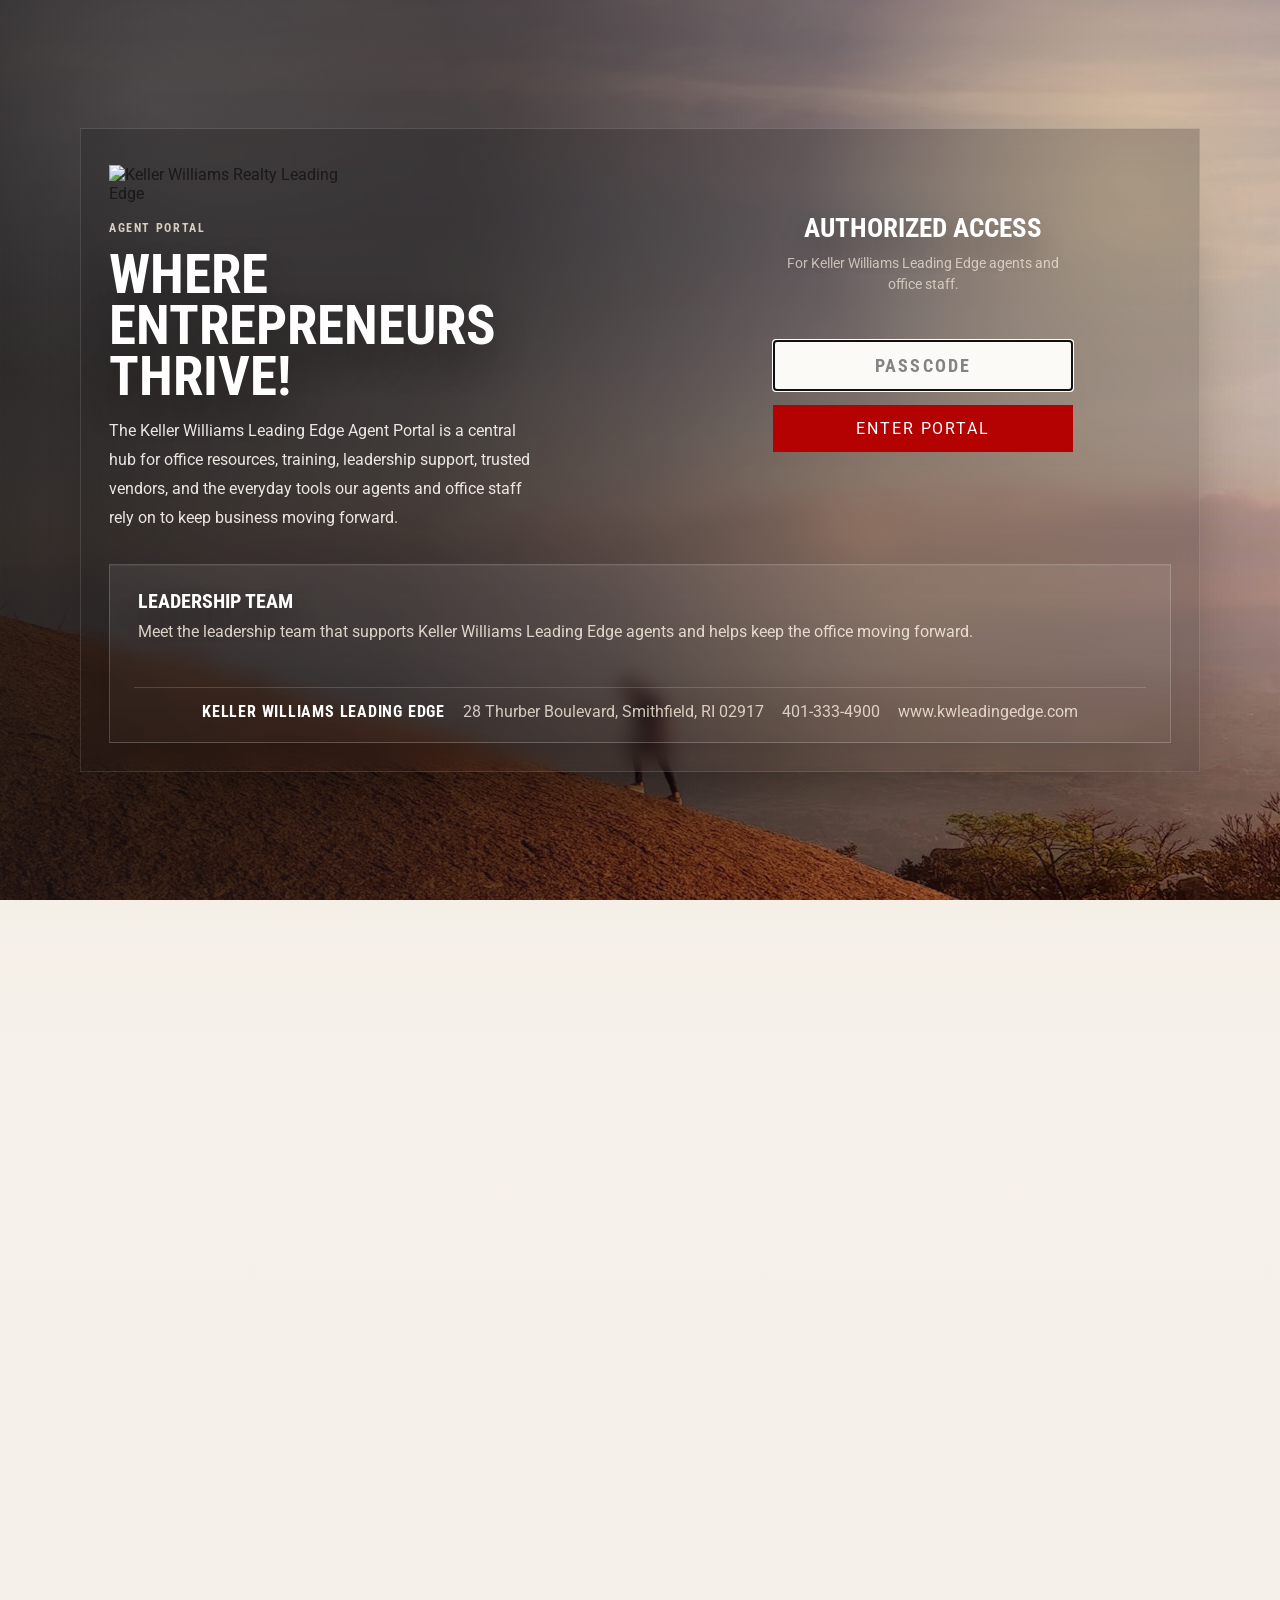
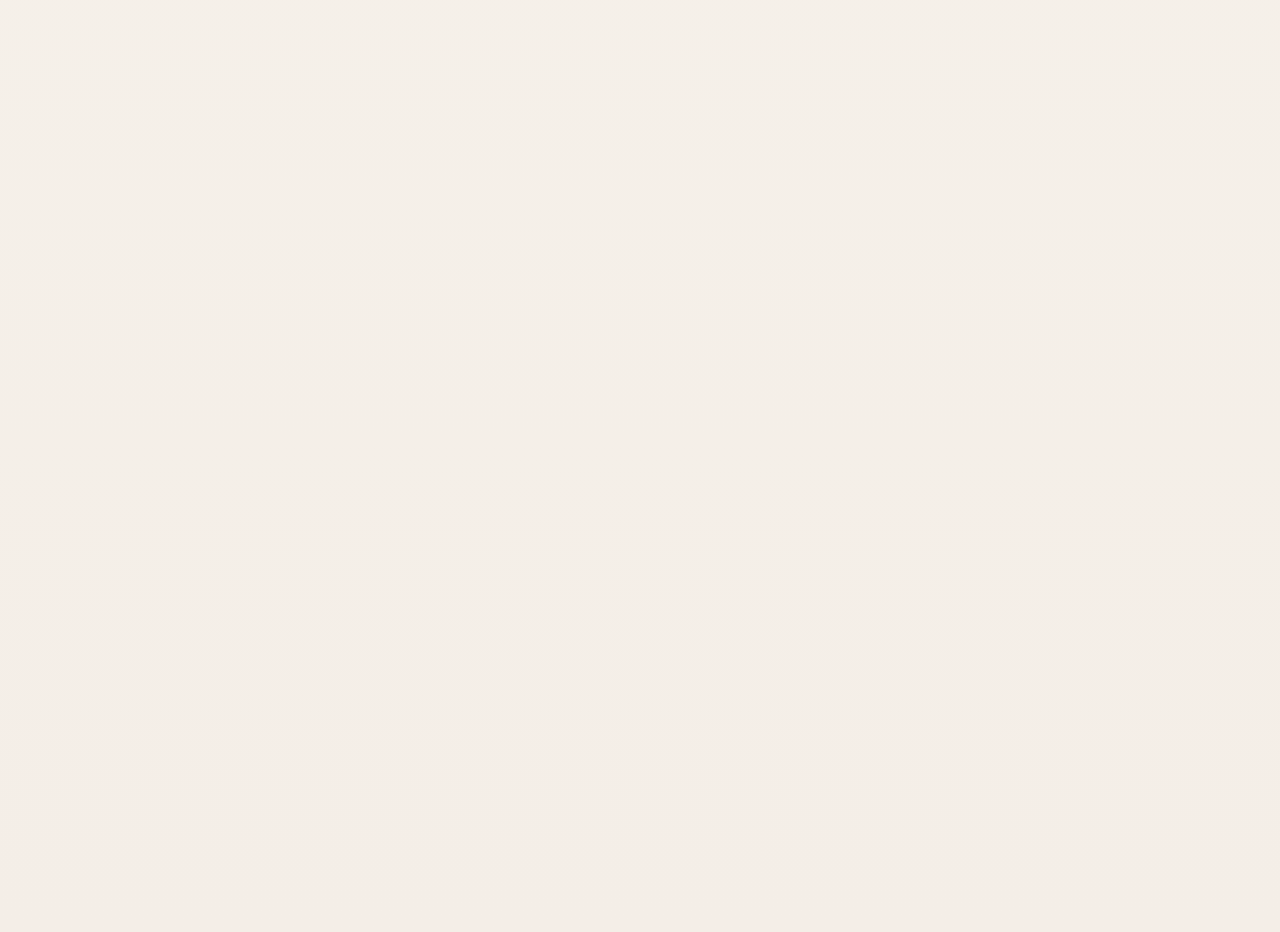
==== lonewolf/index.html @ 1f5324c8 "Add short Lone Wolf transition URL" ====
<!DOCTYPE html>
<html lang="en">
<head>
  <meta charset="UTF-8">
  <meta name="viewport" content="width=device-width, initial-scale=1.0">
  <meta name="theme-color" content="#b40101">
  <meta name="description" content="Lone Wolf Transact transition resources, KW Answers articles, and training registration for KW Leading Edge agents.">
  <meta property="og:type" content="website">
  <meta property="og:title" content="KW Leading Edge Lone Wolf Transition">
  <meta property="og:description" content="Helpful resources for the DocuSign Rooms to Lone Wolf Transact transition.">
  <meta property="og:url" content="https://portal.kwleadingedge.com/lonewolf/">
  <meta property="og:image" content="https://portal.kwleadingedge.com/images/social-preview-lone-wolf-transition.png?v=0d915193941b">
  <meta property="og:image:width" content="1200">
  <meta property="og:image:height" content="630">
  <meta property="og:image:alt" content="DocuSign to Lone Wolf transition information with class registration">
  <meta name="twitter:card" content="summary_large_image">
  <meta name="twitter:title" content="KW Leading Edge Lone Wolf Transition">
  <meta name="twitter:description" content="Helpful resources for the DocuSign Rooms to Lone Wolf Transact transition.">
  <meta name="twitter:image" content="https://portal.kwleadingedge.com/images/social-preview-lone-wolf-transition.png?v=0d915193941b">
  <meta name="twitter:image:alt" content="DocuSign to Lone Wolf transition information with class registration">
  <title>Lone Wolf Transition | KW Leading Edge</title>
  <link rel="canonical" href="https://portal.kwleadingedge.com/lonewolf/">
  <link rel="icon" type="image/png" href="../kw-app-11%20favicon%20app.png">
  <link rel="shortcut icon" href="../kw-app-11%20favicon%20app.png">
  <link rel="preconnect" href="https://fonts.googleapis.com">
  <link rel="preconnect" href="https://fonts.gstatic.com" crossorigin>
  <link href="https://fonts.googleapis.com/css2?family=Roboto:wght@400;500;700;900&family=Roboto+Condensed:wght@400;700&display=swap" rel="stylesheet">
  <link rel="stylesheet" href="../styles.css">
</head>
<body class="portal-protected" data-portal-lock-label="Lone Wolf Transition">
  <div class="top-rail" aria-hidden="true"></div>

  <div class="site-shell">
    <div class="portal-frame">
      <aside class="portal-sidebar">
        <div class="site-header">
          <a class="brand-link" href="../index.html#overview" aria-label="KW Leading Edge portal home">
            <div class="brand-lockup">
              <img src="../brand/kw-leading-edge-logo.png" alt="Keller Williams Realty Leading Edge" class="brand-logo">
            </div>
            <div class="brand-copy">
              <strong>Lone Wolf Transition</strong>
            </div>
          </a>

          <div class="header-time-card" aria-label="Current date and time">
            <strong data-header-clock>--:-- ET</strong>
            <span data-header-date>Loading today...</span>
          </div>

          <a class="docusign-countdown-card docusign-countdown-card--link" href="#training" aria-label="Jump to Lone Wolf training registration">
            <span class="docusign-countdown-card__badge">Training</span>
            <strong>Register for classes</strong>
            <p>Regional Lone Wolf support sessions run every other Monday through July 13.</p>
            <span class="docusign-countdown-card__cta">View details</span>
          </a>
        </div>

        <nav class="section-nav panel" aria-label="Lone Wolf transition sections">
          <a href="../index.html#overview" class="section-nav-link section-nav-link--page">Home</a>
          <a href="#overview" class="section-nav-link is-active" aria-current="page">Overview</a>
          <a href="#training" class="section-nav-link">Training</a>
          <a href="#articles" class="section-nav-link">KW Answers Articles</a>
          <a href="#next-steps" class="section-nav-link">Next Steps</a>
          <a href="../brand-assets.html" class="section-nav-link section-nav-link--page">Marketing + Brand Assets</a>
        </nav>

        <section class="panel sidebar-utility">
          <p class="eyebrow small">Quick Actions</p>
          <div class="sidebar-link-stack">
            <a class="button primary sidebar-button" href="https://us02web.zoom.us/meeting/register/I9f-0zJ6T8eLECtF70L_ew#/registration" target="_blank" rel="noreferrer">Register for Classes</a>
            <a class="button secondary sidebar-button" href="#articles">View KW Answers</a>
            <a class="button secondary sidebar-button" href="../index.html#overview">Back to Home</a>
          </div>
        </section>
      </aside>

      <div class="mobile-sidebar-menus" aria-label="Mobile portal menus">
        <details class="mobile-menu-panel">
          <summary class="mobile-menu-summary">Menu</summary>
          <div class="mobile-menu-links">
            <a href="../index.html#overview" class="section-nav-link section-nav-link--page">Home</a>
            <a href="#overview" class="section-nav-link is-active" aria-current="page">Overview</a>
            <a href="#training" class="section-nav-link">Training</a>
            <a href="#articles" class="section-nav-link">KW Answers Articles</a>
            <a href="#next-steps" class="section-nav-link">Next Steps</a>
            <a href="../brand-assets.html" class="section-nav-link section-nav-link--page">Marketing + Brand Assets</a>
          </div>
        </details>

        <details class="mobile-menu-panel">
          <summary class="mobile-menu-summary">Quick Actions</summary>
          <div class="mobile-menu-links">
            <a class="button primary sidebar-button" href="https://us02web.zoom.us/meeting/register/I9f-0zJ6T8eLECtF70L_ew#/registration" target="_blank" rel="noreferrer">Register for Classes</a>
            <a class="button secondary sidebar-button" href="#articles">View KW Answers</a>
            <a class="button secondary sidebar-button" href="../index.html#overview">Back to Home</a>
          </div>
        </details>
      </div>

      <div class="portal-content">
        <section class="content-strip content-strip--sticky panel" aria-label="Lone Wolf transition quick links">
          <div class="content-strip-row content-strip-row--links">
            <div class="content-strip-heading content-strip-heading--links">
              <span class="content-strip-kicker">Lone Wolf</span>
              <strong>Transition Resources</strong>
            </div>
            <div class="content-strip-links">
              <a class="content-strip-link content-strip-link-primary" href="https://us02web.zoom.us/meeting/register/I9f-0zJ6T8eLECtF70L_ew#/registration" target="_blank" rel="noreferrer">Register</a>
              <a class="content-strip-link" href="#articles">KW Answers</a>
              <a class="content-strip-link" href="#training">Training Flyer</a>
              <a class="content-strip-link" href="https://console.command.kw.com/command" target="_blank" rel="noreferrer">KW Command</a>
              <a class="content-strip-link" href="../index.html#overview">Portal Home</a>
            </div>
          </div>
        </section>

        <main class="page-content">
          <section class="panel transition-page-hero" id="overview">
            <div class="transition-page-hero__copy">
              <p class="eyebrow small">Transition Update</p>
              <h1>DocuSign Rooms to Lone Wolf Transact</h1>
              <p class="dashboard-summary">DocuSign Rooms is scheduled to discontinue on July 14, 2026. Lone Wolf Transact will become the next place to manage this workflow, so this page gathers the most useful KW Answers links and training registration in one spot.</p>
              <div class="hero-actions">
                <a class="button primary compact" href="https://us02web.zoom.us/meeting/register/I9f-0zJ6T8eLECtF70L_ew#/registration" target="_blank" rel="noreferrer">Register for Classes</a>
                <a class="button secondary compact" href="#articles">Review KW Answers</a>
              </div>
            </div>

            <aside class="transition-page-hero__note">
              <span class="card-tag">Soft Rollout</span>
              <h2>Start getting familiar now</h2>
              <p>Begin preparing your KW Command workflow and back up any signed DocuSign Rooms documents you may need before the July 14, 2026 discontinuation date.</p>
            </aside>
          </section>

          <section class="panel transition-training-panel" id="training">
            <div class="section-head">
              <div>
                <p class="eyebrow small">Agent Training</p>
                <h2>Lone Wolf support classes and drop-ins</h2>
              </div>
              <a class="button primary compact" href="https://us02web.zoom.us/meeting/register/I9f-0zJ6T8eLECtF70L_ew#/registration" target="_blank" rel="noreferrer">Register for Classes</a>
            </div>

            <div class="transition-training-layout">
              <figure class="transition-training-flyer">
                <img src="../images/transition/lone-wolf-training.png" alt="Level Up Your Lone Wolf training flyer with every other Monday class details">
              </figure>

              <div class="transition-training-copy">
                <span class="card-tag">Every Other Monday</span>
                <h3>April 20 through July 13</h3>
                <p>Sessions run from 1:00 PM to 1:30 PM. Exceptions listed on the flyer are May 18 and July 6.</p>
                <p>These regional sessions are a high-level overview of Lone Wolf. Because transactions are Market Center specific, use these as a supplement to local Market Center training.</p>
                <div class="transition-course-links">
                  <a class="button primary compact" href="https://us02web.zoom.us/meeting/register/I9f-0zJ6T8eLECtF70L_ew#/registration" target="_blank" rel="noreferrer">Register on Zoom</a>
                </div>
              </div>
            </div>
          </section>

          <section class="panel" id="articles">
            <div class="section-head">
              <div>
                <p class="eyebrow small">KW Answers</p>
                <h2>Helpful Lone Wolf Transact articles</h2>
              </div>
            </div>

            <div class="transition-article-grid">
              <a class="transition-article-card" href="https://answers.kw.com/hc/en-us/articles/48891055092499-Create-Connect-Your-Lone-Wolf-Transact-Account-in-Command" target="_blank" rel="noreferrer">
                <span class="card-tag">Setup</span>
                <strong>Create and Connect Your Lone Wolf Transact Account in Command</strong>
                <p>Start here if an agent needs to connect Lone Wolf Transact inside Command.</p>
              </a>
              <a class="transition-article-card" href="https://answers.kw.com/hc/en-us/articles/48965630043923-Create-a-Lone-Wolf-Transaction-from-an-Opportunity" target="_blank" rel="noreferrer">
                <span class="card-tag">Opportunities</span>
                <strong>Create a Lone Wolf Transaction from an Opportunity</strong>
                <p>Use this when starting a new transaction from Command.</p>
              </a>
              <a class="transition-article-card" href="https://answers.kw.com/hc/en-us/articles/49176410572435-Lone-Wolf-Transact-and-Command-Workflow" target="_blank" rel="noreferrer">
                <span class="card-tag">Workflow</span>
                <strong>Lone Wolf Transact and Command Workflow</strong>
                <p>Review how Command and Lone Wolf Transact work together through the transaction process.</p>
              </a>
              <a class="transition-article-card" href="https://answers.kw.com/hc/en-us/articles/49198810019347-Access-the-Lone-Wolf-Transaction-Linked-to-an-Opportunity" target="_blank" rel="noreferrer">
                <span class="card-tag">Access</span>
                <strong>Access the Lone Wolf Transaction Linked to an Opportunity</strong>
                <p>Find an existing linked Lone Wolf transaction from the related Command Opportunity.</p>
              </a>
            </div>
          </section>

          <section class="panel" id="next-steps">
            <div class="section-head">
              <div>
                <p class="eyebrow small">Next Steps</p>
                <h2>What agents can do during the soft rollout</h2>
              </div>
            </div>

            <ul class="transition-checklist">
              <li><div><strong>Register for a regional class.</strong><span>Use the Zoom link above and attend a session when your schedule allows.</span></div></li>
              <li><div><strong>Connect Lone Wolf Transact in Command.</strong><span>Use the KW Answers setup article before you need to create a new transaction.</span></div></li>
              <li><div><strong>Start new opportunities in Lone Wolf Transact.</strong><span>For new files, begin getting comfortable with the Lone Wolf workflow now.</span></div></li>
              <li><div><strong>Back up DocuSign Rooms documents.</strong><span>Save any signed forms or documents you need before DocuSign Rooms is discontinued on July 14, 2026.</span></div></li>
            </ul>
          </section>
        </main>

        <footer class="site-footer">
          <p class="site-footer-item site-footer-item--left">&copy; <span id="currentYear">2026</span> Keller Williams Leading Edge</p>
          <p class="site-footer-item site-footer-item--center">
            <a href="https://maps.google.com/?q=28+Thurber+Boulevard+Smithfield+RI+02917" target="_blank" rel="noreferrer">28 Thurber Boulevard, Smithfield, RI 02917</a>
          </p>
          <p class="site-footer-item site-footer-item--right">
            <a href="tel:+14013334900">401-333-4900</a>
          </p>
        </footer>
      </div>
    </div>
  </div>

  <script src="../script.js"></script>
</body>
</html>
---- styles.css ----
:root {
  --kw-red: #b40101;
  --kw-red-dark: #940101;
  --kw-black: #111111;
  --kw-ink: #1a1a1a;
  --kw-gray: #696969;
  --kw-gray-soft: #8c8c8c;
  --kw-paper: #f7f3ed;
  --kw-paper-soft: #fcfaf6;
  --kw-white: #ffffff;
  --kw-border: #ddd4c8;
  --kw-shadow: 0 26px 48px -36px rgba(0, 0, 0, 0.2);
  --portal-section-scroll-offset: 22px;
  --transition: 160ms ease;
}

*,
*::before,
*::after {
  box-sizing: border-box;
}

html {
  scroll-behavior: smooth;
}

body {
  margin: 0;
  min-height: 100vh;
  font-family: "Roboto", Arial, sans-serif;
  color: var(--kw-ink);
  background:
    radial-gradient(circle at top right, rgba(180, 1, 1, 0.08), transparent 26%),
    linear-gradient(180deg, #ebe3d9 0%, #f6f1ea 42%, #f4eee7 100%);
}

body.portal-protected {
  overflow: hidden;
}

body.portal-protected .top-rail,
body.portal-protected .site-shell {
  visibility: hidden;
}

body.portal-unlock-transition .portal-unlock-target {
  opacity: 0;
  transform: translateY(22px) scale(0.988);
  filter: blur(5px);
  will-change: opacity, transform, filter;
}

body.portal-unlock-transition.portal-unlock-active .portal-unlock-target.is-portal-unlock-visible {
  animation: portal-unlock-rise 420ms cubic-bezier(0.22, 1, 0.36, 1) forwards;
  animation-delay: var(--portal-unlock-delay, 0ms);
}

.portal-lock.is-intro-ready .portal-lock-intro-target {
  opacity: 0;
  transform: translateY(22px) scale(0.988);
  filter: blur(5px);
  will-change: opacity, transform, filter;
}

.portal-lock.is-entering .portal-lock-intro-target.is-portal-lock-intro-visible {
  animation: portal-unlock-rise 420ms cubic-bezier(0.22, 1, 0.36, 1) forwards;
  animation-delay: var(--portal-lock-intro-delay, 0ms);
}

@keyframes portal-unlock-rise {
  from {
    opacity: 0;
    transform: translateY(22px) scale(0.988);
    filter: blur(5px);
  }

  to {
    opacity: 1;
    transform: translateY(0) scale(1);
    filter: blur(0);
  }
}

@keyframes portal-lock-input-jiggle {
  0%, 100% {
    transform: translateX(0);
  }

  16% {
    transform: translateX(-9px);
  }

  32% {
    transform: translateX(8px);
  }

  48% {
    transform: translateX(-6px);
  }

  64% {
    transform: translateX(5px);
  }

  80% {
    transform: translateX(-3px);
  }
}

a {
  color: inherit;
}

img {
  display: block;
  max-width: 100%;
}

.top-rail {
  height: 10px;
  background: var(--kw-red);
}

.site-shell {
  width: 100%;
  max-width: none;
  margin: 0;
  height: calc(100vh - 10px);
  padding: 18px 22px 22px;
  overflow: hidden;
}

.portal-frame {
  display: grid;
  grid-template-columns: 310px minmax(0, 1fr);
  gap: 22px;
  height: 100%;
}

.portal-sidebar {
  display: grid;
  gap: 18px;
  align-content: start;
  min-height: 0;
  overflow-y: auto;
  overflow-x: hidden;
  padding-right: 6px;
}

.portal-content {
  display: grid;
  grid-template-rows: auto minmax(0, 1fr);
  min-width: 0;
  min-height: 0;
  overflow: hidden;
  overflow-x: hidden;
  padding-right: 8px;
}

.portal-sidebar::-webkit-scrollbar,
.portal-content::-webkit-scrollbar,
.page-content::-webkit-scrollbar {
  width: 10px;
}

.portal-sidebar::-webkit-scrollbar-thumb,
.portal-content::-webkit-scrollbar-thumb,
.page-content::-webkit-scrollbar-thumb {
  background: rgba(180, 1, 1, 0.2);
  border: 2px solid transparent;
  border-radius: 999px;
  background-clip: padding-box;
}

.site-header,
.panel,
.site-footer {
  background: rgba(255, 255, 255, 0.92);
  border: 1px solid var(--kw-border);
  box-shadow: var(--kw-shadow);
  backdrop-filter: blur(10px);
}

.site-header {
  display: grid;
  gap: 18px;
  padding: 20px 22px;
}

.brand-link {
  display: grid;
  gap: 14px;
  text-decoration: none;
  justify-items: center;
  text-align: center;
}

.brand-lockup {
  min-width: 220px;
  max-width: 250px;
  padding: 14px 16px;
  background: var(--kw-white);
  border: 1px solid var(--kw-border);
  justify-self: center;
}

.brand-logo {
  width: 100%;
  height: auto;
}

.brand-copy {
  display: grid;
  gap: 4px;
  justify-items: center;
  text-align: center;
}

.brand-kicker,
.eyebrow,
.card-tag,
.leader-role,
.header-time-label {
  font-family: "Roboto Condensed", "Arial Narrow", sans-serif;
  font-weight: 700;
  letter-spacing: 0.14em;
  text-transform: uppercase;
}

.brand-kicker,
.header-time-label,
.eyebrow.small,
.leader-role {
  font-size: 0.72rem;
}

.brand-kicker,
.eyebrow,
.header-time-label,
.leader-role {
  color: var(--kw-gray);
}

.brand-copy strong {
  font-family: "Roboto Condensed", "Arial Narrow", sans-serif;
  font-size: 1.5rem;
  line-height: 1;
  text-transform: uppercase;
}

.header-actions {
  display: flex;
  flex-wrap: wrap;
  align-items: center;
  justify-content: flex-start;
  gap: 12px;
}

.sidebar-button {
  width: 100%;
}

.sidebar-utility {
  display: grid;
  gap: 12px;
}

.sidebar-link-stack {
  display: grid;
  gap: 10px;
}

.mobile-sidebar-menus {
  display: none;
  width: 100%;
}

.mobile-menu-panel {
  border: 0;
  background: transparent;
}

.mobile-menu-panel + .mobile-menu-panel {
  margin-top: 10px;
}

.mobile-menu-summary {
  display: flex;
  align-items: center;
  justify-content: center;
  gap: 12px;
  min-height: 46px;
  padding: 0.64rem 2rem;
  cursor: pointer;
  list-style: none;
  border: 1px solid var(--kw-border);
  background: var(--kw-paper-soft);
  font-family: "Roboto Condensed", "Arial Narrow", sans-serif;
  font-size: 0.74rem;
  font-weight: 700;
  letter-spacing: 0.1em;
  text-transform: uppercase;
  position: relative;
  text-align: center;
  transition: background var(--transition), color var(--transition), border-color var(--transition);
}

.mobile-menu-summary::-webkit-details-marker {
  display: none;
}

.mobile-menu-summary::after {
  content: "+";
  position: absolute;
  right: 0.85rem;
  font-size: 1rem;
  line-height: 1;
  color: var(--kw-red);
}

.mobile-menu-panel[open] .mobile-menu-summary {
  border-color: var(--kw-red);
  background: var(--kw-red);
  color: var(--kw-white);
}

.mobile-menu-panel[open] .mobile-menu-summary::after {
  content: "-";
  color: var(--kw-white);
}

.mobile-menu-links {
  display: grid;
  gap: 10px;
  margin-top: 8px;
  padding: 12px;
  border: 1px solid var(--kw-border);
  background: rgba(255, 255, 255, 0.94);
}

.mobile-menu-links .section-nav-link,
.mobile-menu-links .button {
  width: 100%;
  justify-content: center;
  text-align: center;
}

.portal-lock {
  position: fixed;
  inset: 0;
  z-index: 1000;
  display: grid;
  place-items: center;
  padding: 24px;
  overflow: auto;
  isolation: isolate;
  background:
    linear-gradient(102deg, rgba(17, 17, 17, 0.88) 0%, rgba(17, 17, 17, 0.72) 36%, rgba(17, 17, 17, 0.36) 68%, rgba(17, 17, 17, 0.18) 100%),
    linear-gradient(180deg, rgba(180, 1, 1, 0.2), rgba(180, 1, 1, 0.08)),
    url("images/portal-morning-ascent.jpg") 56% 54% / cover no-repeat;
  opacity: 1;
  transition: opacity 240ms ease;
}

.portal-lock::before,
.portal-lock::after {
  content: "";
  position: absolute;
  inset: 0;
  pointer-events: none;
}

.portal-lock::before {
  background:
    radial-gradient(circle at 88% 20%, rgba(255, 229, 173, 0.54), transparent 24%),
    radial-gradient(circle at 72% 68%, rgba(255, 208, 132, 0.16), transparent 28%),
    linear-gradient(180deg, rgba(255, 255, 255, 0.04), transparent 34%);
}

.portal-lock::after {
  background:
    linear-gradient(180deg, rgba(255, 255, 255, 0.02), rgba(255, 255, 255, 0)),
    radial-gradient(circle at 12% 12%, rgba(255, 255, 255, 0.1), transparent 22%);
}

.portal-lock-panel {
  position: relative;
  z-index: 1;
  width: min(100%, 1120px);
  max-height: calc(100vh - 48px);
  display: grid;
  gap: 18px;
  padding: 28px;
  overflow: auto;
  background: linear-gradient(180deg, rgba(20, 20, 20, 0.22), rgba(20, 20, 20, 0.14));
  border: 1px solid rgba(255, 255, 255, 0.12);
  box-shadow: 0 40px 90px -56px rgba(0, 0, 0, 0.8);
  backdrop-filter: blur(10px);
  transition:
    opacity 220ms ease,
    transform 280ms cubic-bezier(0.22, 1, 0.36, 1),
    filter 220ms ease;
}

.portal-lock.is-unlocking {
  opacity: 0;
  pointer-events: none;
}

.portal-lock.is-unlocking .portal-lock-panel {
  opacity: 0;
  transform: translateY(-10px) scale(0.986);
  filter: blur(6px);
}

.portal-lock-logo {
  width: min(100%, 250px);
}

.portal-lock-top {
  display: grid;
  grid-template-columns: minmax(0, 1.05fr) minmax(320px, 0.95fr);
  gap: 18px;
  align-items: stretch;
}

.portal-lock-hero {
  display: grid;
  align-content: start;
  padding: 8px 8px 8px 0;
  min-height: 360px;
  gap: 18px;
}

.portal-lock-copy {
  display: grid;
  gap: 14px;
}

.portal-lock-copy h1 {
  margin: 0;
  font-family: "Roboto Condensed", "Arial Narrow", sans-serif;
  font-size: clamp(2.6rem, 5vw, 3.45rem);
  line-height: 0.92;
  text-transform: uppercase;
  color: var(--kw-white);
  text-shadow: 0 18px 36px rgba(0, 0, 0, 0.28);
}

.portal-lock-copy p {
  margin: 0;
}

.portal-lock-hero .eyebrow {
  color: rgba(255, 244, 230, 0.8);
}

.portal-lock-summary {
  max-width: 27rem;
  color: rgba(255, 250, 245, 0.9);
  line-height: 1.82;
}

.portal-lock-form {
  display: grid;
  gap: 14px;
  width: min(100%, 300px);
  margin: 22px auto 0;
}

.portal-lock-input {
  width: 100%;
  min-height: 50px;
  padding: 0.9rem 1rem;
  border: 1px solid var(--kw-border);
  background: var(--kw-paper-soft);
  color: var(--kw-black);
  font-family: "Roboto Condensed", "Arial Narrow", sans-serif;
  font-size: 1.1rem;
  font-weight: 700;
  letter-spacing: 0.18em;
  text-align: center;
  text-transform: uppercase;
  -webkit-text-security: disc;
}

.portal-lock-input::placeholder {
  color: rgba(105, 105, 105, 0.82);
  letter-spacing: 0.12em;
}

.portal-lock-input.is-error-bounce {
  animation: portal-lock-input-jiggle 420ms ease;
}

.portal-lock-button {
  width: 100%;
  appearance: none;
  background: var(--kw-red);
  background-image: none;
  border-color: var(--kw-red);
  box-shadow: none;
}

.portal-lock-button:hover,
.portal-lock-button:focus-visible {
  background: var(--kw-red);
  background-image: none;
  border-color: var(--kw-red);
}

.portal-lock-error {
  min-height: 1rem;
  margin: 0;
  color: #fff;
  font-size: 0.9rem;
}

.portal-lock-help {
  display: grid;
  gap: 10px;
  width: 100%;
  margin-top: 2px;
}

.portal-lock-help[hidden] {
  display: none;
}

.portal-lock-help-button {
  width: 100%;
}

.portal-lock-access-card {
  display: flex;
  flex-direction: column;
  align-items: center;
  gap: 24px;
  justify-content: center;
  min-height: 360px;
  padding: 8px 0;
  text-align: center;
}

.portal-lock-access-head {
  display: grid;
  gap: 12px;
  width: min(100%, 17rem);
  margin: 0;
}

.portal-lock-access-head .eyebrow,
.portal-lock-access-head h2,
.portal-lock-access-head p {
  margin: 0;
}

.portal-lock-access-head h2,
.portal-lock-directory-head h2 {
  font-family: "Roboto Condensed", "Arial Narrow", sans-serif;
  line-height: 1;
  text-transform: uppercase;
  color: var(--kw-white);
  text-shadow: 0 14px 28px rgba(0, 0, 0, 0.28);
}

.portal-lock-access-head h2 {
  font-size: 1.7rem;
  line-height: 0.94;
}

.portal-lock-access-head p,
.portal-lock-directory-head p {
  color: rgba(255, 244, 230, 0.82);
  line-height: 1.6;
}

.portal-lock-access-head p {
  font-size: 0.88rem;
  line-height: 1.45;
  color: rgba(255, 244, 230, 0.66);
}

.portal-lock-directory {
  display: grid;
  position: relative;
  gap: 16px;
  padding: 26px 24px 20px;
  margin-top: 6px;
  border: 1px solid rgba(255, 255, 255, 0.18);
  background: linear-gradient(180deg, rgba(255, 255, 255, 0.07), rgba(255, 255, 255, 0.02));
  box-shadow: inset 0 1px 0 rgba(255, 255, 255, 0.05), 0 20px 38px -34px rgba(0, 0, 0, 0.42);
}

.portal-lock-directory-head {
  display: grid;
  gap: 8px;
  width: 100%;
  max-width: 1032px;
  margin: 0 auto;
  padding: 0 4px 4px;
}

.portal-lock-directory-head h2,
.portal-lock-directory-head p {
  margin: 0;
}

.portal-lock-directory-head h2 {
  font-size: 1.26rem;
}

.portal-lock-leadership-grid {
  grid-template-columns: repeat(3, 300px);
  justify-content: center;
  justify-items: start;
  gap: 22px;
  width: fit-content;
  max-width: 100%;
  margin: 2px auto 0;
}

.portal-lock-leadership-grid .leader-card {
  width: 100%;
  background: linear-gradient(180deg, rgba(255, 255, 255, 0.07), rgba(255, 255, 255, 0.03));
  box-shadow: 0 14px 28px -26px rgba(0, 0, 0, 0.5);
  border: 1px solid rgba(255, 255, 255, 0.12);
  border-top: 2px solid rgba(255, 255, 255, 0.2);
  grid-template-columns: 96px minmax(0, 1fr);
  align-items: start;
  gap: 16px;
  padding: 16px;
}

.portal-lock-leadership-grid .leader-photo {
  width: 96px;
  height: 96px;
  margin: 0;
  align-self: start;
  justify-self: center;
  object-fit: cover;
  object-position: center top;
  border: 1px solid rgba(255, 255, 255, 0.18);
  background: rgba(255, 255, 255, 0.06);
}

.portal-lock-leadership-grid .leader-copy {
  gap: 6px;
  align-content: start;
}

.portal-lock-leadership-grid .leader-role {
  font-size: 0.66rem;
  letter-spacing: 0.13em;
  color: rgba(255, 162, 150, 0.92);
}

.portal-lock-leadership-grid .leader-card h3 {
  margin-top: 0;
  font-size: 1.2rem;
  line-height: 1;
  color: var(--kw-white);
}

.portal-lock-leadership-grid .leader-contact-list {
  gap: 5px;
  margin-top: 8px;
}

.portal-lock-leadership-grid .leader-contact-link {
  display: grid;
  gap: 0;
  font-size: 0.84rem;
  line-height: 1.4;
  color: rgba(255, 244, 230, 0.78);
  overflow-wrap: anywhere;
  text-decoration: none;
}

.portal-lock-leadership-grid .leader-contact-link:hover,
.portal-lock-leadership-grid .leader-contact-link:focus-visible {
  color: var(--kw-white);
}

.portal-lock-office-bar {
  display: flex;
  flex-wrap: wrap;
  align-items: center;
  justify-content: center;
  gap: 10px 18px;
  width: 100%;
  max-width: 1032px;
  margin: 4px auto 0;
  padding-top: 14px;
  border-top: 1px solid rgba(255, 255, 255, 0.16);
  color: rgba(255, 244, 230, 0.78);
  text-align: center;
}

.portal-lock-office-label {
  display: inline-flex;
  align-items: center;
  padding: 0;
  font-family: "Roboto Condensed", "Arial Narrow", sans-serif;
  font-size: 0.68rem;
  font-weight: 700;
  letter-spacing: 0.14em;
  text-transform: uppercase;
  color: rgba(255, 244, 230, 0.68);
}

.portal-lock-office-name {
  font-family: "Roboto Condensed", "Arial Narrow", sans-serif;
  font-size: 0.98rem;
  font-weight: 700;
  letter-spacing: 0.05em;
  text-transform: uppercase;
  color: var(--kw-white);
}

.portal-lock-office-link {
  color: rgba(255, 244, 230, 0.78);
  text-decoration: none;
  border-bottom: 1px solid transparent;
  transition: color 150ms ease, border-color 150ms ease;
}

.portal-lock-office-link:hover,
.portal-lock-office-link:focus-visible {
  color: var(--kw-white);
  border-bottom-color: currentColor;
}

.sidebar-rates {
  gap: 14px;
}

.sidebar-rates-head {
  display: flex;
  align-items: flex-start;
  justify-content: space-between;
  gap: 12px;
}

.sidebar-rates-title {
  display: block;
  font-family: "Roboto Condensed", "Arial Narrow", sans-serif;
  font-size: 1.05rem;
  line-height: 1;
  text-transform: uppercase;
}

.rates-status-pill {
  display: inline-flex;
  align-items: center;
  width: fit-content;
  padding: 0.42rem 0.58rem;
  border: 1px solid var(--kw-border);
  background: var(--kw-paper-soft);
  color: var(--kw-gray);
  font-family: "Roboto Condensed", "Arial Narrow", sans-serif;
  font-size: 0.7rem;
  font-weight: 700;
  letter-spacing: 0.12em;
  text-transform: uppercase;
}

.rates-status-pill.is-error {
  color: var(--kw-red);
  border-color: rgba(180, 1, 1, 0.28);
  background: rgba(180, 1, 1, 0.06);
}

.rates-grid {
  display: grid;
  grid-template-columns: repeat(2, minmax(0, 1fr));
  gap: 10px;
}

.rate-card {
  display: grid;
  gap: 6px;
  padding: 12px;
  border: 1px solid var(--kw-border);
  background: var(--kw-paper-soft);
}

.rate-label {
  color: var(--kw-gray);
  font-family: "Roboto Condensed", "Arial Narrow", sans-serif;
  font-size: 0.72rem;
  font-weight: 700;
  letter-spacing: 0.12em;
  text-transform: uppercase;
}

.rate-value {
  font-family: "Roboto Condensed", "Arial Narrow", sans-serif;
  font-size: 1.2rem;
  line-height: 1;
}

.rates-note {
  margin: 0;
  color: var(--kw-gray);
  font-size: 0.84rem;
  line-height: 1.55;
}

.header-time-card {
  display: grid;
  gap: 3px;
  padding: 12px 14px;
  border: 1px solid var(--kw-border);
  background: var(--kw-paper-soft);
  justify-items: center;
  align-items: center;
  width: min(100%, 250px);
  margin: 0 auto;
  text-align: center;
}

.header-time-card strong {
  display: block;
  font-family: "Roboto Condensed", "Arial Narrow", sans-serif;
  font-size: 1.15rem;
  line-height: 1;
  width: 100%;
  text-align: center;
}

.header-time-card span:last-child {
  display: block;
  color: var(--kw-gray);
  font-size: 0.84rem;
  width: 100%;
  text-align: center;
}

.site-header .header-time-card {
  display: grid;
}

.site-header .header-time-card--sidebar {
  display: grid;
}

.docusign-countdown-card {
  position: relative;
  display: grid;
  gap: 10px;
  width: min(100%, 250px);
  margin: 0 auto;
  padding: 14px;
  overflow: hidden;
  border: 1px solid rgba(255, 255, 255, 0.38);
  background:
    linear-gradient(135deg, #b40101 0%, #7c0101 48%, #111111 100%);
  color: #fff;
  box-shadow: 0 18px 32px -26px rgba(17, 17, 17, 0.86);
  text-align: center;
}

.docusign-countdown-card--link {
  text-decoration: none;
  transition: transform var(--transition), box-shadow var(--transition);
}

.docusign-countdown-card--link:hover,
.docusign-countdown-card--link:focus-visible {
  transform: translateY(-2px);
  box-shadow: 0 20px 38px -24px rgba(17, 17, 17, 0.92);
}

.docusign-countdown-card::before {
  content: "";
  position: absolute;
  inset: 0;
  border: 2px solid rgba(255, 255, 255, 0.22);
  pointer-events: none;
}

.docusign-countdown-card__badge {
  justify-self: center;
  display: inline-flex;
  align-items: center;
  justify-content: center;
  min-height: 24px;
  padding: 0.25rem 0.56rem;
  border: 1px solid rgba(255, 255, 255, 0.42);
  background: #ffe8a3;
  color: #4a0505;
  font-family: "Roboto Condensed", "Arial Narrow", sans-serif;
  font-size: 0.68rem;
  font-weight: 700;
  letter-spacing: 0.12em;
  line-height: 1;
  text-transform: uppercase;
  animation: docusign-attention-pulse 1800ms ease-in-out infinite;
}

.docusign-countdown-card > strong {
  position: relative;
  z-index: 1;
  font-family: "Roboto Condensed", "Arial Narrow", sans-serif;
  font-size: 1.24rem;
  line-height: 1;
  text-transform: uppercase;
}

.docusign-countdown-card__timer {
  position: relative;
  z-index: 1;
  display: grid;
  grid-template-columns: repeat(3, minmax(0, 1fr));
  gap: 8px;
}

.docusign-countdown-card__timer span {
  display: grid;
  gap: 2px;
  justify-items: center;
  padding: 8px 6px;
  border: 1px solid rgba(255, 255, 255, 0.22);
  background: rgba(17, 17, 17, 0.32);
}

.docusign-countdown-card__timer strong {
  font-family: "Roboto Condensed", "Arial Narrow", sans-serif;
  font-size: 1.46rem;
  line-height: 1;
}

.docusign-countdown-card__timer small {
  color: rgba(255, 255, 255, 0.78);
  font-family: "Roboto Condensed", "Arial Narrow", sans-serif;
  font-size: 0.66rem;
  font-weight: 700;
  letter-spacing: 0.1em;
  line-height: 1;
  text-transform: uppercase;
}

.docusign-countdown-card p {
  position: relative;
  z-index: 1;
  margin: 0;
  color: rgba(255, 255, 255, 0.86);
  font-size: 0.82rem;
  line-height: 1.35;
}

.docusign-countdown-card__cta {
  position: relative;
  z-index: 1;
  justify-self: center;
  display: inline-flex;
  align-items: center;
  justify-content: center;
  min-height: 30px;
  padding: 0.42rem 0.68rem;
  border: 1px solid rgba(255, 255, 255, 0.4);
  background: rgba(255, 255, 255, 0.14);
  color: #fff;
  font-family: "Roboto Condensed", "Arial Narrow", sans-serif;
  font-size: 0.68rem;
  font-weight: 700;
  letter-spacing: 0.12em;
  line-height: 1;
  text-transform: uppercase;
}

@keyframes docusign-attention-pulse {
  0%,
  100% {
    transform: translateY(0);
    box-shadow: 0 0 0 0 rgba(255, 232, 163, 0.42);
  }

  50% {
    transform: translateY(-1px);
    box-shadow: 0 0 0 7px rgba(255, 232, 163, 0);
  }
}

.button {
  display: inline-flex;
  align-items: center;
  justify-content: center;
  min-height: 44px;
  padding: 0.8rem 1rem;
  border: 1px solid var(--kw-black);
  background: var(--kw-white);
  color: var(--kw-black);
  text-decoration: none;
  font-family: "Roboto Condensed", "Arial Narrow", sans-serif;
  font-size: 0.82rem;
  font-weight: 700;
  letter-spacing: 0.12em;
  text-transform: uppercase;
  transition: transform var(--transition), background var(--transition), color var(--transition), border-color var(--transition);
}

.button:hover {
  transform: translateY(-2px);
}

.button.primary {
  border-color: var(--kw-red);
  background: var(--kw-red);
  color: var(--kw-white);
}

.button.primary:hover {
  background: var(--kw-red-dark);
  border-color: var(--kw-red-dark);
}

.button.secondary:hover {
  background: var(--kw-black);
  color: var(--kw-white);
}

.button.compact {
  min-height: 40px;
  padding: 0.7rem 0.92rem;
}

.page-content {
  display: grid;
  gap: 22px;
  min-height: 0;
  overflow-y: auto;
  overflow-x: hidden;
}

.page-content [id] {
  scroll-margin-top: var(--portal-section-scroll-offset);
}

.content-strip {
  position: relative;
  z-index: 6;
  min-height: 74px;
  margin-bottom: 22px;
  padding: 14px 18px;
  overflow: hidden;
  transition: box-shadow 140ms ease, border-color 140ms ease;
}

.content-strip::before {
  content: "";
  position: absolute;
  inset: 0 0 auto;
  height: 6px;
  background: var(--kw-red);
  transition: opacity 140ms ease;
}

.content-strip-row {
  display: flex;
  flex-wrap: nowrap;
  align-items: flex-start;
  justify-content: space-between;
  gap: 12px 18px;
}

.content-strip-row--market {
  flex-wrap: wrap;
  align-items: stretch;
  justify-content: center;
}

.content-strip-row--links {
  align-items: center;
  justify-content: center;
  flex-wrap: wrap;
}

.content-strip-heading,
.content-strip-links,
.content-strip-market,
.content-strip-rates,
.content-strip-update,
.content-strip-datetime {
  display: flex;
  align-items: center;
}

.content-strip-market {
  min-width: 0;
  flex: 1 1 auto;
  gap: 12px 18px;
  overflow: hidden;
  max-width: 100%;
  white-space: nowrap;
  transition:
    max-width 220ms ease,
    opacity 160ms ease,
    transform 180ms ease,
    margin 180ms ease,
    gap 180ms ease;
}

.content-strip-market--stacked {
  display: grid;
  gap: 10px;
  align-content: start;
  white-space: normal;
}

.content-strip-market-line {
  display: flex;
  align-items: center;
  justify-content: center;
  gap: 10px 18px;
  flex-wrap: wrap;
  min-width: 0;
}

.content-strip-market-line--ri {
  padding-top: 10px;
  border-top: 1px solid rgba(221, 212, 200, 0.92);
}

.content-strip-market-line--rates,
.content-strip-market-line--ri-inline {
  flex: 1 1 460px;
}

.content-strip-market-line--ri-inline {
  padding-top: 0;
  border-top: 0;
}

.content-strip-links,
.content-strip-rates {
  gap: 8px;
  flex-wrap: wrap;
  justify-content: center;
}

.content-strip-links {
  min-width: 0;
  flex: 0 1 auto;
  overflow: visible;
  scrollbar-width: thin;
}

.content-strip-tech-support {
  display: flex;
  flex: 0 1 520px;
  min-width: min(100%, 320px);
  max-width: 100%;
}

.content-strip.is-leadership-tech-visible .content-strip-tech-support {
  display: none;
}

.content-strip.is-header-tech-floating .content-strip-tech-support {
  display: none;
}

.content-strip-links::-webkit-scrollbar {
  height: 8px;
}

.content-strip-links::-webkit-scrollbar-thumb {
  background: rgba(180, 1, 1, 0.2);
  border-radius: 999px;
}

.content-strip-market-line .content-strip-rates {
  flex-wrap: wrap;
}

.content-strip-rates::before {
  display: none;
}

.content-strip-heading {
  flex-direction: column;
  align-items: center;
  justify-content: center;
  gap: 4px;
  text-align: center;
}

.content-strip-heading strong {
  font-family: "Roboto Condensed", "Arial Narrow", sans-serif;
  font-size: 1rem;
  line-height: 1;
  text-transform: uppercase;
}

.content-strip-heading.content-strip-heading--ri strong {
  font-size: 0.84rem;
  letter-spacing: 0.01em;
  text-transform: none;
}

.content-strip-heading--links {
  flex: 0 0 auto;
  min-width: 124px;
}

.content-strip-link,
.content-rate-pill,
.content-stat-pill,
.content-strip-refresh {
  display: inline-flex;
  align-items: center;
  min-height: 36px;
  padding: 0.56rem 0.74rem;
  border: 1px solid var(--kw-border);
  background: var(--kw-paper-soft);
  color: var(--kw-black);
  text-decoration: none;
  font-family: "Roboto Condensed", "Arial Narrow", sans-serif;
  font-size: 0.74rem;
  font-weight: 700;
  letter-spacing: 0.12em;
  text-transform: uppercase;
  transition:
    transform 220ms cubic-bezier(0.22, 1, 0.36, 1),
    background-color 220ms ease,
    color 180ms ease,
    border-color 220ms ease,
    box-shadow 240ms ease;
}

.content-strip-link:hover,
.content-strip-refresh:hover {
  transform: translateY(-2px);
}

.content-rate-pill:hover,
.content-stat-pill:hover {
  transform: translateY(-1px);
}

.content-strip-link-primary {
  background: var(--kw-red);
  border-color: var(--kw-red);
  color: var(--kw-white);
}

.content-strip-link-primary:hover {
  background: var(--kw-red-dark);
  border-color: var(--kw-red-dark);
}

.content-strip-link:not(.content-strip-link-primary):hover,
.content-strip-refresh:hover {
  background: var(--kw-black);
  border-color: var(--kw-black);
  color: var(--kw-white);
}

.content-strip-tech-button {
  display: inline-flex;
  align-items: center;
  justify-content: center;
  min-height: 34px;
  min-width: 86px;
  padding: 0.52rem 0.72rem;
  border: 1px solid rgba(17, 17, 17, 0.16);
  background: rgba(255, 255, 255, 0.92);
  color: var(--kw-black);
  text-decoration: none;
  font-family: "Roboto Condensed", "Arial Narrow", sans-serif;
  font-size: 0.72rem;
  font-weight: 700;
  letter-spacing: 0.12em;
  text-transform: uppercase;
  white-space: nowrap;
  transition:
    transform 220ms cubic-bezier(0.22, 1, 0.36, 1),
    background-color 220ms ease,
    color 180ms ease,
    border-color 220ms ease,
    box-shadow 240ms ease;
}

.content-strip-tech-button:hover,
.content-strip-tech-button:focus-visible {
  transform: translateY(-1px);
  background: var(--kw-black);
  border-color: var(--kw-black);
  color: var(--kw-white);
}

.joe-availability-actions {
  display: flex;
  flex-wrap: wrap;
  gap: 6px 10px;
  align-items: center;
  justify-content: flex-end;
}

.joe-availability-actions--compact {
  display: grid;
  gap: 6px;
  justify-items: end;
}

.joe-availability-secondary-action {
  color: var(--kw-gray);
  font-family: "Roboto Condensed", "Arial Narrow", sans-serif;
  font-size: 0.72rem;
  font-weight: 700;
  letter-spacing: 0.08em;
  line-height: 1;
  text-decoration: none;
  text-transform: uppercase;
  white-space: nowrap;
  transition: color var(--transition);
}

.joe-availability-secondary-action:hover,
.joe-availability-secondary-action:focus-visible {
  color: var(--kw-red);
}

.joe-availability-secondary-action[hidden] {
  display: none;
}

.content-rate-pill:hover,
.content-stat-pill:hover,
.content-rate-pill:focus-visible,
.content-stat-pill:focus-visible {
  background: rgba(255, 248, 240, 0.96);
  border-color: rgba(180, 1, 1, 0.24);
  color: var(--kw-black);
  box-shadow: 0 16px 28px -24px rgba(17, 17, 17, 0.24);
}

.content-strip-refresh {
  cursor: pointer;
}

.content-strip-kicker,
.content-rate-label {
  color: var(--kw-gray);
  font-family: "Roboto Condensed", "Arial Narrow", sans-serif;
  font-size: 0.7rem;
  font-weight: 700;
  letter-spacing: 0.12em;
  text-transform: uppercase;
}

.content-strip-kicker {
  margin-right: 2px;
}

.joe-availability-panel.joe-availability-panel--compact {
  width: 100%;
  grid-template-columns: minmax(0, 1fr) auto;
  gap: 12px;
  align-items: center;
  padding: 10px 12px;
  border-radius: 16px;
  box-sizing: border-box;
}

.joe-availability-compact-copy {
  display: grid;
  gap: 6px;
  min-width: 0;
}

.joe-availability-compact-kicker {
  color: var(--kw-gray);
  font-family: "Roboto Condensed", "Arial Narrow", sans-serif;
  font-size: 0.68rem;
  font-weight: 700;
  letter-spacing: 0.14em;
  text-transform: uppercase;
}

.joe-availability-compact-status {
  display: grid;
  grid-template-columns: auto minmax(0, 1fr);
  gap: 10px;
  align-items: start;
}

.joe-availability-panel--compact .joe-availability-light {
  width: 12px;
  height: 12px;
  margin-top: 3px;
}

.joe-availability-panel--compact .joe-availability-copy {
  gap: 3px;
}

.joe-availability-panel--compact .joe-availability-label {
  font-size: 0.8rem;
  font-weight: 700;
  letter-spacing: 0;
  line-height: 1.15;
  text-transform: none;
}

.joe-availability-panel--compact .joe-availability-summary {
  font-size: 0.76rem;
  line-height: 1.25;
}

.mobile-tech-help-bubble {
  display: none;
}

body.is-header-tech-floating .mobile-tech-help-bubble {
  position: fixed;
  right: max(20px, env(safe-area-inset-right));
  bottom: max(20px, env(safe-area-inset-bottom));
  z-index: 50;
  display: block;
  color: var(--kw-black);
  text-decoration: none;
}

body.is-header-tech-floating .mobile-tech-help-bubble .joe-availability-panel--mobile-bubble {
  min-width: min(278px, calc(100vw - 40px));
  padding: 12px 14px 12px 12px;
}

body.is-header-tech-floating .mobile-tech-help-bubble .mobile-tech-help-avatar {
  width: 46px;
  height: 46px;
}

body.is-header-tech-floating.is-leadership-tech-visible .mobile-tech-help-bubble,
body.is-header-tech-floating.has-room-booking-modal .mobile-tech-help-bubble,
body.is-header-tech-floating.has-calendar-modal .mobile-tech-help-bubble,
body.is-header-tech-floating.has-handbook-modal .mobile-tech-help-bubble,
body.is-header-tech-floating.has-lone-wolf-modal .mobile-tech-help-bubble,
body.is-header-tech-floating.has-docusign-modal .mobile-tech-help-bubble,
body.portal-protected .mobile-tech-help-bubble {
  display: none;
}

.joe-availability-panel--mobile-bubble {
  grid-template-columns: auto minmax(0, 1fr);
  gap: 10px;
  align-items: center;
  min-width: min(218px, calc(100vw - 28px));
  padding: 10px 12px 10px 10px;
  border-radius: 12px;
  box-shadow: 0 18px 34px -24px rgba(17, 17, 17, 0.52);
}

.mobile-tech-help-avatar {
  position: relative;
  display: block;
  width: 42px;
  height: 42px;
  overflow: hidden;
  border: 3px solid var(--kw-red);
  border-radius: 999px;
  background: var(--kw-white);
  box-shadow: 0 0 0 5px rgba(180, 1, 1, 0.14);
}

.mobile-tech-help-avatar::after {
  content: "";
  position: absolute;
  right: -2px;
  bottom: -2px;
  width: 13px;
  height: 13px;
  border: 3px solid var(--kw-white);
  border-radius: 999px;
  background: var(--kw-red);
}

.mobile-tech-help-avatar img {
  width: 100%;
  height: 100%;
  object-fit: cover;
}

.mobile-tech-help-kicker {
  color: var(--kw-gray);
  font-family: "Roboto Condensed", "Arial Narrow", sans-serif;
  font-size: 0.62rem;
  font-weight: 700;
  letter-spacing: 0.12em;
  line-height: 1;
  text-transform: uppercase;
}

.joe-availability-panel--mobile-bubble .joe-availability-copy {
  gap: 3px;
}

.joe-availability-panel--mobile-bubble .joe-availability-label {
  font-size: 0.84rem;
  letter-spacing: 0;
  line-height: 1.12;
  text-transform: none;
}

.joe-availability-panel--mobile-bubble .joe-availability-summary {
  font-size: 0.72rem;
  line-height: 1.16;
}

.joe-availability-panel--mobile-bubble[data-status="available"] .mobile-tech-help-avatar,
.joe-availability-panel--mobile-bubble[data-status="available_now"] .mobile-tech-help-avatar {
  border-color: #1f8f43;
  box-shadow: 0 0 0 5px rgba(31, 143, 67, 0.18);
}

.joe-availability-panel--mobile-bubble[data-status="available"] .mobile-tech-help-avatar::after,
.joe-availability-panel--mobile-bubble[data-status="available_now"] .mobile-tech-help-avatar::after {
  background: #1f8f43;
}

.content-rate-pill {
  min-width: 116px;
  display: grid;
  position: relative;
  justify-items: center;
  align-content: center;
  gap: 2px;
  padding: 0.48rem 0.68rem;
  text-transform: none;
  text-align: center;
}

.content-rate-pill:hover,
.content-rate-pill:focus-visible {
  z-index: 8;
}

.content-strip-stats {
  display: flex;
  flex-wrap: wrap;
  gap: 8px;
  min-width: 0;
  justify-content: center;
}

.content-stat-pill {
  min-width: 116px;
  display: grid;
  justify-items: center;
  align-content: center;
  gap: 2px;
  padding: 0.48rem 0.68rem;
  text-transform: none;
  text-align: center;
}

.content-stat-label {
  color: var(--kw-gray);
  font-family: "Roboto Condensed", "Arial Narrow", sans-serif;
  font-size: 0.64rem;
  font-weight: 700;
  letter-spacing: 0.12em;
  text-transform: uppercase;
}

.content-stat-value {
  font-family: "Roboto Condensed", "Arial Narrow", sans-serif;
  font-size: 0.88rem;
  line-height: 1;
}

.content-rate-label,
.content-stat-label,
.content-rate-value,
.content-stat-value,
.content-rate-trend,
.content-stat-trend {
  transition: color 180ms ease;
}

.content-rate-pill:hover .content-rate-label,
.content-stat-pill:hover .content-stat-label,
.content-rate-pill:focus-visible .content-rate-label,
.content-stat-pill:focus-visible .content-stat-label {
  color: #6a5548;
}

.content-rate-trend,
.content-stat-trend {
  color: var(--kw-gray);
  font-family: "Roboto", Arial, sans-serif;
  font-size: 0.72rem;
  line-height: 1.2;
}

.content-rate-trend {
  display: inline-flex;
  align-items: center;
  gap: 4px;
}

.content-rate-detail-card {
  position: absolute;
  top: calc(100% + 12px);
  left: 50%;
  display: grid;
  grid-template-columns: repeat(2, minmax(0, 1fr));
  gap: 10px;
  min-width: 248px;
  max-width: min(290px, calc(100vw - 32px));
  padding: 0.72rem;
  border: 1px solid rgba(255, 255, 255, 0.14);
  background:
    linear-gradient(180deg, rgba(30, 24, 21, 0.98), rgba(17, 17, 17, 0.98)),
    radial-gradient(circle at top right, rgba(180, 1, 1, 0.18), transparent 42%);
  color: var(--kw-white);
  text-align: left;
  box-shadow: 0 22px 40px -28px rgba(0, 0, 0, 0.62);
  opacity: 0;
  visibility: hidden;
  pointer-events: none;
  transform: translate(-50%, -6px);
  transition: opacity 180ms ease, transform 180ms ease, visibility 180ms ease;
  z-index: 7;
}

.content-rate-detail-card::before {
  content: "";
  position: absolute;
  left: 50%;
  top: -7px;
  width: 12px;
  height: 12px;
  border-top: 1px solid rgba(255, 255, 255, 0.14);
  border-left: 1px solid rgba(255, 255, 255, 0.14);
  background: rgba(28, 23, 20, 0.98);
  transform: translateX(-50%) rotate(45deg);
}

.content-rate-pill:hover .content-rate-detail-card,
.content-rate-pill:focus-visible .content-rate-detail-card {
  opacity: 1;
  visibility: visible;
  transform: translate(-50%, 0);
}

.dashboard-head-market-grid--rates > .content-rate-pill:first-child .content-rate-detail-card {
  left: 0;
  transform: translateY(-6px);
}

.dashboard-head-market-grid--rates > .content-rate-pill:first-child .content-rate-detail-card::before {
  left: 30px;
  transform: rotate(45deg);
}

.dashboard-head-market-grid--rates > .content-rate-pill:first-child:hover .content-rate-detail-card,
.dashboard-head-market-grid--rates > .content-rate-pill:first-child:focus-visible .content-rate-detail-card {
  transform: translateY(0);
}

.dashboard-head-market-grid--rates > .content-rate-pill:last-child .content-rate-detail-card {
  left: auto;
  right: 0;
  transform: translateY(-6px);
}

.dashboard-head-market-grid--rates > .content-rate-pill:last-child .content-rate-detail-card::before {
  left: auto;
  right: 24px;
  transform: rotate(45deg);
}

.dashboard-head-market-grid--rates > .content-rate-pill:last-child:hover .content-rate-detail-card,
.dashboard-head-market-grid--rates > .content-rate-pill:last-child:focus-visible .content-rate-detail-card {
  transform: translateY(0);
}

.content-rate-detail-stat {
  display: grid;
  gap: 4px;
  min-width: 0;
}

.content-rate-detail-label {
  color: rgba(255, 248, 240, 0.72);
  font-family: "Roboto Condensed", "Arial Narrow", sans-serif;
  font-size: 0.62rem;
  font-weight: 700;
  letter-spacing: 0.12em;
  text-transform: uppercase;
}

.content-rate-detail-value {
  display: inline-flex;
  align-items: center;
  gap: 4px;
  color: rgba(255, 248, 240, 0.9);
  font-family: "Roboto Condensed", "Arial Narrow", sans-serif;
  font-size: 0.9rem;
  line-height: 1;
}

.content-rate-detail-value::before {
  content: "\2192";
  color: rgba(255, 248, 240, 0.5);
  font-size: 0.82rem;
  line-height: 1;
}

.content-rate-detail-value[data-tone="down"] {
  color: #7bd6a0;
}

.content-rate-detail-value[data-tone="down"]::before {
  content: "\2193";
  color: #7bd6a0;
}

.content-rate-detail-value[data-tone="up"] {
  color: #ff9c90;
}

.content-rate-detail-value[data-tone="up"]::before {
  content: "\2191";
  color: #ff9c90;
}

.content-rate-detail-meta {
  color: rgba(255, 248, 240, 0.66);
  font-size: 0.68rem;
  letter-spacing: 0.01em;
  line-height: 1.35;
  text-transform: none;
}

.content-rate-trend::before {
  content: "\2192";
  color: var(--kw-gray-soft);
  font-size: 0.8rem;
  line-height: 1;
  transition: color 180ms ease;
}

.content-rate-trend[data-tone="down"] {
  color: #1f7a46;
}

.content-rate-trend[data-tone="down"]::before {
  content: "\2193";
  color: #1f7a46;
}

.content-rate-trend[data-tone="up"] {
  color: var(--kw-red);
}

.content-rate-trend[data-tone="up"]::before {
  content: "\2191";
  color: var(--kw-red);
}

.content-stat-trend[data-tone="up"] {
  color: #1f7a46;
}

.content-stat-trend[data-tone="down"] {
  color: var(--kw-red);
}

.content-rate-value,
.content-strip-update strong,
.content-strip-datetime strong {
  font-family: "Roboto Condensed", "Arial Narrow", sans-serif;
  font-size: 0.94rem;
  line-height: 1;
}

.content-strip-update,
.content-strip-datetime {
  gap: 8px;
  padding-left: 18px;
  border-left: 1px solid rgba(221, 212, 200, 0.92);
}

.content-strip-datetime {
  flex: 0 0 auto;
  justify-content: center;
  flex-wrap: nowrap;
  text-align: center;
  white-space: nowrap;
}

.content-strip-datetime--topbar {
  flex-direction: row;
  align-items: center;
}

.content-strip-datetime--topbar strong {
  font-size: 1.05rem;
}

.content-strip-datetime--topbar span:last-child {
  font-size: 0.84rem;
}

.content-strip-update strong {
  font-size: 0.84rem;
  letter-spacing: 0.02em;
  text-transform: uppercase;
}

.content-strip-datetime span:last-child {
  color: var(--kw-gray);
  font-size: 0.8rem;
}

.content-strip--sticky {
  position: sticky;
  top: 0;
  z-index: 6;
  box-shadow: 0 22px 36px -32px rgba(0, 0, 0, 0.28);
}

.content-strip--sticky::before {
  opacity: 1;
}

.content-strip-market-shell {
  max-height: 220px;
  overflow: hidden;
  transition:
    max-height 220ms ease,
    opacity 180ms ease,
    transform 180ms ease,
    margin 180ms ease;
}

.content-strip-links-shell {
  padding-top: 12px;
  border-top: 1px solid rgba(221, 212, 200, 0.92);
}

.content-strip.is-market-collapsed .content-strip-market-shell {
  max-height: 0;
  margin-bottom: -4px;
  opacity: 0;
  transform: translateY(-12px);
  pointer-events: none;
}

.content-strip.is-market-collapsed .content-strip-links-shell {
  padding-top: 0;
  border-top: 0;
}

.content-strip.is-rates-collapsed .content-strip-market {
  max-width: 0;
  margin-right: 0;
  gap: 0;
  opacity: 0;
  transform: translateX(-12px);
  pointer-events: none;
}

.content-strip.is-rates-collapsed .content-strip-datetime {
  padding-left: 0;
  border-left: 0;
}

.panel {
  padding: 22px 24px;
}

.dashboard-panel,
.directory-panel {
  display: grid;
  gap: 18px;
}

.dashboard-panel {
  padding: 0;
  border: 0;
  background: transparent;
  box-shadow: none;
}

.dashboard-head,
.overview-grid,
.office-grid {
  display: grid;
  gap: 18px;
}

.dashboard-head {
  position: relative;
  grid-template-columns: minmax(340px, 1.1fr) minmax(0, 0.9fr);
  align-items: stretch;
  padding: 28px;
  overflow: visible;
  border: 1px solid rgba(212, 201, 188, 0.92);
  background:
    linear-gradient(102deg, rgba(17, 17, 17, 0.84) 0%, rgba(17, 17, 17, 0.68) 34%, rgba(17, 17, 17, 0.28) 64%, rgba(17, 17, 17, 0.08) 100%),
    linear-gradient(180deg, rgba(180, 1, 1, 0.18), rgba(180, 1, 1, 0.04)),
    url("images/portal-morning-ascent.jpg") 56% 54% / cover no-repeat;
  box-shadow: inset 0 1px 0 rgba(255, 255, 255, 0.08);
}

.dashboard-head > * {
  position: relative;
  z-index: 1;
}

.dashboard-head::after {
  content: "";
  position: absolute;
  inset: 0;
  background:
    radial-gradient(circle at 88% 20%, rgba(255, 229, 173, 0.54), transparent 24%),
    radial-gradient(circle at 72% 68%, rgba(255, 208, 132, 0.16), transparent 28%),
    linear-gradient(180deg, rgba(255, 255, 255, 0.04), transparent 34%);
  pointer-events: none;
}

.dashboard-lead-column {
  display: grid;
  grid-template-rows: minmax(0, 1fr) auto;
  gap: 10px;
  align-self: stretch;
}

.dashboard-title-block,
.directory-title-block {
  display: grid;
  gap: 12px;
}

.dashboard-title-block h1,
.directory-title-block h1 {
  margin: 0;
  font-family: "Roboto Condensed", "Arial Narrow", sans-serif;
  font-size: clamp(2rem, 4vw, 3.4rem);
  line-height: 0.94;
  text-transform: uppercase;
  max-width: 10ch;
}

.dashboard-summary {
  margin: 0;
  color: var(--kw-gray);
  line-height: 1.65;
  max-width: 58ch;
}

.dashboard-head .eyebrow {
  color: rgba(255, 244, 230, 0.78);
}

.dashboard-head .dashboard-title-block h1,
.dashboard-head .dashboard-summary {
  color: var(--kw-white);
}

.dashboard-head .dashboard-title-block h1 {
  max-width: 9ch;
  text-shadow: 0 18px 36px rgba(0, 0, 0, 0.28);
}

.dashboard-head .dashboard-summary {
  max-width: 34rem;
  color: rgba(255, 250, 245, 0.88);
}

.dashboard-head .dashboard-title-block {
  align-content: start;
  gap: 14px;
  order: 1;
}

.dashboard-head .dashboard-status-card--actions {
  order: 2;
}

.dashboard-head .dashboard-status-card--agenda {
  align-self: stretch;
}

.dashboard-head-market {
  grid-column: 1 / -1;
  display: grid;
  grid-template-columns: minmax(0, 1.02fr) minmax(0, 0.98fr);
  gap: 12px;
  overflow: visible;
}

.dashboard-head-market-section {
  position: relative;
  display: grid;
  gap: 10px;
  padding: 14px;
  border: 1px solid rgba(255, 255, 255, 0.18);
  background: linear-gradient(180deg, rgba(255, 255, 255, 0.24), rgba(250, 246, 241, 0.16));
  backdrop-filter: blur(18px);
  box-shadow: 0 24px 48px -36px rgba(0, 0, 0, 0.52);
  overflow: visible;
}

.dashboard-head-market-heading {
  display: flex;
  flex-wrap: wrap;
  align-items: center;
  justify-content: space-between;
  gap: 8px 14px;
}

.dashboard-head-market-copy {
  display: grid;
  gap: 4px;
}

.dashboard-head-market-kicker {
  color: rgba(255, 244, 230, 0.78);
  font-family: "Roboto Condensed", "Arial Narrow", sans-serif;
  font-size: 0.72rem;
  font-weight: 700;
  letter-spacing: 0.14em;
  text-transform: uppercase;
}

.dashboard-head-market-title {
  font-family: "Roboto Condensed", "Arial Narrow", sans-serif;
  font-size: 0.96rem;
  line-height: 1;
  text-transform: uppercase;
  color: var(--kw-white);
}

.dashboard-head-market-meta {
  margin: 0;
  color: rgba(255, 250, 245, 0.88);
  font-size: 0.84rem;
  letter-spacing: 0.01em;
}

.dashboard-head-market-grid {
  display: grid;
  gap: 8px;
}

.dashboard-head-market-grid--rates,
.dashboard-head-market-grid--stats {
  grid-template-columns: repeat(4, minmax(0, 1fr));
}

.dashboard-head-market .content-rate-pill,
.dashboard-head-market .content-stat-pill {
  width: 100%;
  min-width: 0;
  min-height: 58px;
  padding: 0.58rem 0.7rem;
  background: rgba(255, 255, 255, 0.94);
  border-color: rgba(221, 212, 200, 0.92);
  box-shadow: 0 10px 18px -18px rgba(0, 0, 0, 0.26);
}

.dashboard-head-market .content-rate-pill:hover,
.dashboard-head-market .content-stat-pill:hover,
.dashboard-head-market .content-rate-pill:focus-visible,
.dashboard-head-market .content-stat-pill:focus-visible {
  background: rgba(255, 248, 240, 0.98);
  border-color: rgba(180, 1, 1, 0.32);
  color: var(--kw-black);
  box-shadow:
    0 16px 26px -22px rgba(0, 0, 0, 0.34),
    inset 0 1px 0 rgba(255, 255, 255, 0.72);
}

.dashboard-head-market .content-rate-pill:hover .content-rate-label,
.dashboard-head-market .content-stat-pill:hover .content-stat-label,
.dashboard-head-market .content-rate-pill:focus-visible .content-rate-label,
.dashboard-head-market .content-stat-pill:focus-visible .content-stat-label {
  color: #6a5548;
}

.dashboard-head-market .content-rate-value,
.dashboard-head-market .content-stat-value {
  font-size: 0.96rem;
}

.dashboard-status-grid,
.directory-summary-grid,
.portal-action-grid,
.vision-grid {
  display: grid;
  gap: 16px;
}

.dashboard-status-grid {
  grid-template-columns: 1fr;
  align-content: start;
}

.dashboard-status-card,
.overview-card,
.office-card,
.portal-action-card {
  border: 1px solid var(--kw-border);
  background: linear-gradient(180deg, #ffffff, #faf6f1);
}

.dashboard-status-card,
.overview-card,
.office-card {
  padding: 18px;
}

.dashboard-status-card {
  display: grid;
  gap: 10px;
}

.dashboard-head .dashboard-status-card {
  background:
    linear-gradient(180deg, rgba(255, 255, 255, 0.32), rgba(250, 246, 241, 0.22));
  border-color: rgba(255, 255, 255, 0.18);
  backdrop-filter: blur(18px);
  box-shadow: 0 24px 48px -36px rgba(0, 0, 0, 0.52);
}

.dashboard-head .dashboard-status-card .card-tag {
  background: rgba(255, 255, 255, 0.82);
}

.dashboard-status-card--agenda {
  grid-template-rows: auto auto minmax(0, 1fr) auto;
}

.dashboard-status-card strong,
.overview-card h2,
.office-card h3,
.portal-action-card h3,
.directory-title-block h1 {
  font-family: "Roboto Condensed", "Arial Narrow", sans-serif;
}

.dashboard-status-card strong {
  font-size: 1.08rem;
  line-height: 1.05;
  text-transform: uppercase;
}

.dashboard-status-card p {
  margin: 0;
  color: var(--kw-gray);
  line-height: 1.6;
}

.dashboard-quick-grid {
  display: grid;
  gap: 10px;
}

.dashboard-quick-grid {
  grid-template-columns: repeat(2, minmax(0, 1fr));
}

.dashboard-mini-link {
  display: inline-flex;
  align-items: center;
  justify-content: center;
  min-height: 42px;
  padding: 0.68rem 0.82rem;
  border: 1px solid rgba(221, 212, 200, 0.92);
  background: rgba(255, 255, 255, 0.78);
  color: var(--kw-black);
  text-decoration: none;
  font-family: "Roboto Condensed", "Arial Narrow", sans-serif;
  font-size: 0.78rem;
  font-weight: 700;
  letter-spacing: 0.1em;
  text-align: center;
  text-transform: uppercase;
  transition: transform var(--transition), background var(--transition), border-color var(--transition), color var(--transition), box-shadow var(--transition);
}

.dashboard-mini-link:hover {
  transform: translateY(-2px);
  background: rgba(255, 255, 255, 0.96);
  border-color: var(--kw-red);
  color: var(--kw-red);
  box-shadow: 0 18px 28px -24px rgba(180, 1, 1, 0.32);
}

.dashboard-head .dashboard-mini-link {
  background: rgba(255, 255, 255, 0.92);
  border-color: rgba(221, 212, 200, 0.92);
}

.dashboard-status-meta {
  color: rgba(58, 58, 58, 0.88);
  font-size: 0.84rem;
  letter-spacing: 0.01em;
}

.dashboard-head .dashboard-status-meta {
  color: rgba(35, 35, 35, 0.82);
}

.dashboard-agenda-shell {
  min-height: 292px;
  padding: 10px;
  border: 1px solid rgba(221, 212, 200, 0.92);
  background: rgba(255, 255, 255, 0.7);
}

.dashboard-head .dashboard-agenda-shell {
  border-color: rgba(255, 255, 255, 0.18);
  background: rgba(255, 255, 255, 0.18);
}

.dashboard-agenda-feed {
  min-height: 270px;
}

.dashboard-agenda-feed iframe {
  width: 100%;
  min-height: 270px;
  border: 0;
  background: transparent;
}

.dashboard-agenda-links {
  display: grid;
  grid-template-columns: repeat(2, minmax(0, 1fr));
  gap: 8px;
}

.dashboard-agenda-links .dashboard-mini-link {
  min-height: 38px;
  padding: 0.62rem 0.72rem;
  font-size: 0.72rem;
}

.overview-grid {
  grid-template-columns: 1fr;
}

.overview-card {
  display: grid;
  gap: 16px;
}

.overview-card-accent,
.office-card-accent {
  border-top: 4px solid var(--kw-red);
  background:
    radial-gradient(circle at top right, rgba(180, 1, 1, 0.08), transparent 36%),
    linear-gradient(180deg, #fffefe, #fbf7f2);
}

.overview-card-head,
.directory-head {
  display: flex;
  flex-wrap: wrap;
  align-items: flex-start;
  justify-content: space-between;
  gap: 14px;
}

.overview-card h2 {
  margin: 0;
  font-size: 1.45rem;
  line-height: 1;
  text-transform: uppercase;
}

.overview-link-list {
  display: grid;
  gap: 12px;
}

.overview-link-list {
  grid-template-columns: repeat(2, minmax(0, 1fr));
}

.overview-link {
  display: grid;
  gap: 5px;
  align-content: start;
  min-height: 100%;
  padding: 14px 16px;
  border: 1px solid var(--kw-border);
  background: var(--kw-paper-soft);
  text-decoration: none;
  transition: transform var(--transition), box-shadow var(--transition), border-color var(--transition), background var(--transition);
}

.overview-link:hover,
.portal-action-card:hover {
  transform: translateY(-4px);
  box-shadow: 0 22px 34px -28px rgba(0, 0, 0, 0.24);
  border-color: #cabfaf;
}

.overview-link strong {
  font-family: "Roboto Condensed", "Arial Narrow", sans-serif;
  font-size: 1rem;
  line-height: 1;
  text-transform: uppercase;
}

.overview-link span,
.office-card p,
.portal-action-card p {
  color: var(--kw-gray);
  line-height: 1.6;
}

.overview-link span {
  font-size: 0.92rem;
}

.portal-action-grid {
  grid-template-columns: repeat(auto-fit, minmax(220px, 1fr));
}

.portal-action-card {
  display: flex;
  flex-direction: column;
  height: 100%;
  padding: 18px;
  text-decoration: none;
  transition: transform var(--transition), box-shadow var(--transition), border-color var(--transition);
}

.portal-action-card h3 {
  margin: 14px 0 0;
  font-size: 1.22rem;
  line-height: 1;
  text-transform: uppercase;
}

.portal-action-card p {
  margin: 12px 0 0;
}

.office-card h3 {
  margin: 0;
  font-size: 1.28rem;
  line-height: 1;
  text-transform: uppercase;
}

.office-grid {
  grid-template-columns: repeat(2, minmax(0, 1fr));
}

.office-card {
  display: flex;
  flex-direction: column;
  gap: 14px;
}

.office-card-wide {
  grid-column: 1 / -1;
}

.office-operations-card {
  gap: 18px;
}

.office-operations-block {
  display: grid;
  gap: 12px;
}

.office-operations-label {
  margin: 0;
  color: var(--kw-gray);
  font-family: "Roboto Condensed", "Arial Narrow", sans-serif;
  font-size: 0.78rem;
  font-weight: 700;
  letter-spacing: 0.12em;
  text-transform: uppercase;
}

.office-hours-list,
.office-holiday-list {
  list-style: none;
  margin: 0;
  padding: 0;
}

.office-hours-list {
  display: grid;
  gap: 10px;
}

.office-hours-list li {
  display: flex;
  justify-content: space-between;
  gap: 16px;
  padding: 12px 14px;
  border: 1px solid var(--kw-border);
  background: var(--kw-paper-soft);
}

.office-hours-list strong {
  font-family: "Roboto Condensed", "Arial Narrow", sans-serif;
  font-size: 0.96rem;
  line-height: 1.2;
  text-transform: uppercase;
}

.office-hours-list span {
  color: var(--kw-gray);
  text-align: right;
}

.office-holiday-list {
  display: flex;
  flex-wrap: wrap;
  gap: 8px;
}

.office-holiday-list li {
  max-width: 100%;
  padding: 7px 12px;
  border: 1px solid rgba(221, 212, 200, 0.92);
  border-radius: 999px;
  background: rgba(255, 255, 255, 0.84);
}

.office-holiday-list li {
  color: var(--kw-gray);
  font-size: 0.93rem;
  line-height: 1.25;
}

.office-card p {
  margin: 0;
}

.office-booking-card {
  gap: 18px;
}

.office-booking-actions {
  display: flex;
  flex-wrap: wrap;
  align-items: center;
  gap: 12px;
  margin-top: 4px;
}

.office-calendar-head {
  display: flex;
  align-items: center;
  min-height: 1rem;
}

.office-calendar-grid {
  display: grid;
  grid-template-columns: repeat(2, minmax(0, 1fr));
  gap: 16px;
  align-items: stretch;
}

.office-calendar-card {
  display: grid;
  grid-template-rows: auto minmax(0, 1fr);
  gap: 12px;
  min-height: 0;
  height: 100%;
  padding: 16px;
  border: 1px solid rgba(221, 212, 200, 0.92);
  background: rgba(255, 255, 255, 0.72);
}

.office-calendar-frame {
  width: 100%;
  height: 100%;
  min-height: 390px;
  border: 1px solid var(--kw-border);
  background: var(--kw-white);
}

.directory-actions {
  display: flex;
  flex-wrap: wrap;
  gap: 12px;
}

.tech-overview-head {
  display: grid;
  grid-template-columns: minmax(0, 1fr) minmax(300px, 440px);
  align-items: start;
}

.tech-overview-aside {
  display: grid;
  gap: 12px;
  width: 100%;
}

.joe-support-profile {
  display: grid;
  grid-template-columns: 84px minmax(0, 1fr);
  gap: 14px;
  align-items: center;
  padding: 14px 16px;
  border: 1px solid rgba(105, 105, 105, 0.18);
  border-radius: 18px;
  background: linear-gradient(180deg, rgba(255, 255, 255, 0.98), rgba(247, 243, 238, 0.96));
}

.joe-support-profile-photo {
  width: 84px;
  height: 84px;
  object-fit: cover;
  border: 1px solid var(--kw-border);
  border-radius: 16px;
  background: #f1ece4;
}

.joe-support-profile-copy {
  display: grid;
  gap: 6px;
  min-width: 0;
}

.joe-support-profile-title {
  margin: 0;
  font-family: "Roboto Condensed", "Arial Narrow", sans-serif;
  font-size: 1.05rem;
  font-weight: 700;
  letter-spacing: 0.04em;
  text-transform: uppercase;
}

.joe-support-contact-list {
  display: flex;
  flex-wrap: wrap;
  gap: 8px 12px;
  align-items: center;
}

.joe-support-contact-link {
  display: inline-flex;
  align-items: center;
  min-height: 34px;
  padding: 0 12px;
  border: 1px solid rgba(105, 105, 105, 0.18);
  border-radius: 999px;
  background: rgba(246, 241, 234, 0.72);
  color: var(--kw-gray);
  font-size: 0.88rem;
  font-weight: 600;
  text-decoration: none;
  overflow-wrap: anywhere;
  transition: border-color 140ms ease, color 140ms ease, background-color 140ms ease;
}

.joe-support-contact-link:hover,
.joe-support-contact-link:focus-visible {
  border-color: rgba(180, 1, 1, 0.24);
  background: rgba(255, 246, 246, 0.96);
  color: var(--kw-red);
}

.tech-overview-actions {
  justify-content: flex-start;
}

.tech-overview-actions .button {
  white-space: nowrap;
}

.directory-summary-grid {
  grid-template-columns: repeat(auto-fit, minmax(210px, 1fr));
}

.category-chip-row {
  margin-top: 0;
}

.hero {
  position: relative;
  display: grid;
  grid-template-columns: minmax(0, 1.15fr) minmax(320px, 0.85fr);
  gap: 24px;
  overflow: hidden;
  isolation: isolate;
  background:
    linear-gradient(180deg, rgba(255, 255, 255, 0.2), rgba(255, 255, 255, 0.08)),
    linear-gradient(180deg, #f6ece1 0%, #f4dcc9 18%, #ead6cd 42%, #d7d8dd 100%);
}

.hero::before,
.hero::after {
  content: "";
  position: absolute;
  inset: 0;
  pointer-events: none;
}

.hero::before {
  background:
    radial-gradient(circle at 18% 18%, rgba(255, 242, 214, 0.96), rgba(255, 242, 214, 0.46) 16%, rgba(255, 242, 214, 0) 32%),
    radial-gradient(circle at 26% 26%, rgba(255, 255, 255, 0.5), rgba(255, 255, 255, 0) 18%),
    linear-gradient(135deg, rgba(180, 1, 1, 0.1), rgba(180, 1, 1, 0) 34%),
    linear-gradient(180deg, rgba(255, 255, 255, 0) 0%, rgba(53, 63, 90, 0.08) 62%, rgba(19, 26, 39, 0.18) 100%),
    url("data:image/svg+xml,%3Csvg xmlns='http://www.w3.org/2000/svg' viewBox='0 0 1600 900' preserveAspectRatio='none'%3E%3Cdefs%3E%3ClinearGradient id='sky' x1='0' y1='0' x2='0' y2='1'%3E%3Cstop offset='0%25' stop-color='%23f7e8d8'/%3E%3Cstop offset='38%25' stop-color='%23efcbb7'/%3E%3Cstop offset='70%25' stop-color='%23cad3df'/%3E%3Cstop offset='100%25' stop-color='%23b4c2cf'/%3E%3C/linearGradient%3E%3ClinearGradient id='ridgeBack' x1='0' y1='0' x2='0' y2='1'%3E%3Cstop offset='0%25' stop-color='%23b8b6bf'/%3E%3Cstop offset='100%25' stop-color='%238d95a5'/%3E%3C/linearGradient%3E%3ClinearGradient id='ridgeMid' x1='0' y1='0' x2='0' y2='1'%3E%3Cstop offset='0%25' stop-color='%237b8697'/%3E%3Cstop offset='100%25' stop-color='%23515b6f'/%3E%3C/linearGradient%3E%3ClinearGradient id='ridgeFront' x1='0' y1='0' x2='0' y2='1'%3E%3Cstop offset='0%25' stop-color='%23344055'/%3E%3Cstop offset='100%25' stop-color='%23171c27'/%3E%3C/linearGradient%3E%3C/defs%3E%3Crect width='1600' height='900' fill='url(%23sky)'/%3E%3Cpath d='M0 560L110 492L190 526L296 442L382 502L510 374L636 492L720 456L818 532L940 420L1042 466L1174 372L1308 520L1412 472L1510 556L1600 520V900H0Z' fill='url(%23ridgeBack)' opacity='.68'/%3E%3Cpath d='M0 646L108 594L208 622L312 538L404 612L536 458L646 584L758 546L872 644L982 506L1096 564L1216 458L1360 628L1482 574L1600 638V900H0Z' fill='url(%23ridgeMid)' opacity='.9'/%3E%3Cpath d='M0 748L124 668L218 724L330 596L440 706L584 488L704 664L824 610L952 760L1086 594L1202 642L1328 536L1488 732L1600 688V900H0Z' fill='url(%23ridgeFront)'/%3E%3Cpath d='M1052 760C1110 714 1168 668 1222 618C1264 578 1300 560 1328 568C1352 576 1364 612 1388 678C1404 724 1428 764 1460 796L1514 850H1202L1168 816C1128 776 1090 760 1052 760Z' fill='%23f7ecdc' opacity='.84'/%3E%3C/svg%3E");
  background-size: cover;
  background-position: center;
  transform: scale(1.02);
}

.hero::after {
  background:
    linear-gradient(90deg, rgba(255, 255, 255, 0.97) 0%, rgba(255, 255, 255, 0.9) 36%, rgba(255, 255, 255, 0.48) 66%, rgba(255, 255, 255, 0.12) 100%),
    linear-gradient(180deg, rgba(255, 255, 255, 0.18), rgba(255, 255, 255, 0.02));
}

.eyebrow {
  margin: 0 0 12px;
  font-size: 0.78rem;
}

.hero h1,
.hero-tagline,
.section-head h2,
.launch-card h3,
.course-card h3,
.support-card h3,
.leader-card h3,
.vision-card h3,
.spotlight-card h2 {
  margin: 0;
  font-family: "Roboto Condensed", "Arial Narrow", sans-serif;
  line-height: 1;
  text-transform: uppercase;
}

.hero-tagline {
  margin: 0;
  color: var(--kw-red);
  font-size: clamp(2.8rem, 5vw, 5.8rem);
  line-height: 0.92;
  letter-spacing: -0.03em;
  text-transform: none;
  max-width: 8ch;
}

.hero h1 {
  margin-top: 16px;
  font-size: clamp(2rem, 2.9vw, 3.1rem);
  max-width: 12ch;
}

.hero-copy,
.hero-aside {
  position: relative;
  z-index: 1;
}

.hero-text,
.spotlight-item p,
.launch-card p,
.course-card p,
.support-card p,
.council-copy p,
.vision-card p,
.vision-quote span,
.site-footer p {
  color: var(--kw-gray);
  line-height: 1.7;
}

.hero-text {
  max-width: 62ch;
  margin: 18px 0 0;
  font-size: 1.01rem;
}

.hero-actions,
.section-head,
.chip-row {
  display: flex;
  flex-wrap: wrap;
  gap: 12px;
}

.hero-actions {
  margin-top: 22px;
}

.hero-points {
  display: flex;
  flex-wrap: wrap;
  gap: 10px;
  margin-top: 24px;
}

.hero-point,
.chip,
.vision-number,
.card-tag {
  display: inline-flex;
  align-items: center;
  justify-content: center;
  width: fit-content;
}

.hero-point,
.chip {
  padding: 0.56rem 0.8rem;
  border: 1px solid var(--kw-border);
  background: rgba(255, 255, 255, 0.72);
  backdrop-filter: blur(8px);
  font-size: 0.84rem;
}

.hero-aside {
  display: grid;
  align-content: start;
}

.spotlight-card {
  display: grid;
  gap: 18px;
  height: 100%;
  padding: 20px;
  border: 1px solid var(--kw-border);
  background:
    linear-gradient(180deg, rgba(255, 255, 255, 0.74), rgba(255, 255, 255, 0.52)),
    linear-gradient(180deg, rgba(180, 1, 1, 0.08), rgba(180, 1, 1, 0.03));
  backdrop-filter: blur(14px);
  box-shadow: 0 26px 48px -38px rgba(0, 0, 0, 0.35);
}

.spotlight-card h2 {
  font-size: 1.7rem;
  max-width: 14ch;
}

.spotlight-list {
  display: grid;
  gap: 12px;
}

.spotlight-item {
  display: grid;
  grid-template-columns: 42px minmax(0, 1fr);
  gap: 14px;
  align-items: start;
  padding-top: 12px;
  border-top: 1px solid rgba(221, 212, 200, 0.92);
}

.spotlight-item:first-child {
  padding-top: 0;
  border-top: 0;
}

.spotlight-item span,
.vision-number {
  min-width: 42px;
  min-height: 42px;
  border: 1px solid var(--kw-border);
  background: rgba(255, 255, 255, 0.9);
  color: var(--kw-red);
  font-family: "Roboto Condensed", "Arial Narrow", sans-serif;
  font-size: 1rem;
  font-weight: 700;
}

.spotlight-item strong {
  font-size: 1rem;
}

.spotlight-item p {
  margin: 8px 0 0;
}

.section-nav {
  display: grid;
  gap: 10px;
}

.section-nav-link {
  padding: 0.7rem 0.85rem;
  border: 1px solid var(--kw-border);
  background: var(--kw-paper-soft);
  display: flex;
  align-items: center;
  justify-content: center;
  text-align: center;
  text-decoration: none;
  font-family: "Roboto Condensed", "Arial Narrow", sans-serif;
  font-size: 0.8rem;
  font-weight: 700;
  letter-spacing: 0.12em;
  text-transform: uppercase;
  transition: background var(--transition), color var(--transition), border-color var(--transition);
}

.section-nav-link:hover,
.section-nav-link.is-active,
.section-nav-link[aria-current="page"] {
  background: var(--kw-red);
  border-color: var(--kw-red);
  color: var(--kw-white);
}

.section-nav-link--page {
  border-style: dashed;
}

.section-nav-link--primary {
  background: var(--kw-red);
  border-color: var(--kw-red);
  color: var(--kw-white);
  border-style: solid;
}

.section-nav-link--primary:hover,
.section-nav-link--primary:focus-visible {
  background: var(--kw-red-dark);
  border-color: var(--kw-red-dark);
  color: var(--kw-white);
}

.section-head {
  align-items: flex-start;
  justify-content: space-between;
  margin-bottom: 18px;
}

.section-head h2 {
  font-size: 1.55rem;
  max-width: none;
  line-height: 1;
  text-transform: uppercase;
}

.launch-grid,
.course-grid,
.leadership-grid,
.vision-grid {
  display: grid;
  gap: 16px;
}

.launch-grid {
  grid-template-columns: repeat(auto-fit, minmax(220px, 1fr));
}

.content-split {
  display: grid;
  grid-template-columns: minmax(0, 1.08fr) minmax(320px, 0.92fr);
  gap: 22px;
}

.course-grid {
  grid-template-columns: repeat(auto-fit, minmax(220px, 1fr));
}

.launch-card,
.course-card,
.support-card,
.leader-card,
.vision-card {
  border: 1px solid var(--kw-border);
  background: var(--kw-white);
}

.launch-card,
.course-card,
.support-card,
.leader-card,
.vision-card {
  padding: 18px;
  height: 100%;
}

.launch-card,
.course-card {
  display: flex;
  flex-direction: column;
  text-decoration: none;
  transition: transform var(--transition), box-shadow var(--transition), border-color var(--transition);
}

.launch-card:hover,
.course-card:hover {
  transform: translateY(-4px);
  box-shadow: 0 22px 34px -28px rgba(0, 0, 0, 0.24);
  border-color: #cabfaf;
}

.card-tag {
  padding: 0.48rem 0.72rem;
  border: 1px solid var(--kw-border);
  background: var(--kw-paper-soft);
  font-family: "Roboto Condensed", "Arial Narrow", sans-serif;
  font-size: 0.72rem;
  font-weight: 700;
  letter-spacing: 0.12em;
  text-transform: uppercase;
}

.card-tag-link {
  color: var(--kw-black);
  text-decoration: none;
  transition: background var(--transition), border-color var(--transition), color var(--transition);
}

.card-tag-link:hover {
  background: var(--kw-red);
  border-color: var(--kw-red);
  color: var(--kw-white);
}

.launch-card h3,
.course-card h3,
.support-card h3,
.leader-card h3,
.vision-card h3 {
  margin-top: 14px;
  font-size: 1.3rem;
}

.launch-card p,
.course-card p,
.support-card p,
.vision-card p {
  margin: 12px 0 0;
}

.support-stack {
  display: grid;
  gap: 16px;
}

.support-card {
  display: flex;
  flex-direction: column;
  background: linear-gradient(180deg, #fffefe, #fcf9f5);
}

.support-card-accent {
  border-top: 4px solid var(--kw-red);
  background:
    radial-gradient(circle at top right, rgba(180, 1, 1, 0.08), transparent 38%),
    linear-gradient(180deg, #fffefe, #fbf7f2);
}

.chip-row {
  margin-top: 16px;
}

.chip {
  font-weight: 700;
}

.chip-link {
  text-decoration: none;
  transition: background var(--transition), color var(--transition);
}

.chip-link:hover {
  background: var(--kw-black);
  color: var(--kw-white);
}

.leadership-grid {
  grid-template-columns: repeat(auto-fit, minmax(180px, 1fr));
}

.leader-card {
  display: grid;
  grid-template-columns: 84px minmax(0, 1fr);
  gap: 14px;
  align-items: center;
  background: var(--kw-paper-soft);
  border-top: 4px solid var(--kw-black);
}

.leader-card-highlight {
  border-top-color: var(--kw-red);
}

.leader-photo,
.council-photo {
  width: 84px;
  height: 84px;
  object-fit: cover;
  border: 1px solid var(--kw-border);
  background: #f1ece4;
}

.leader-copy {
  display: grid;
  gap: 6px;
  min-width: 0;
}

.leader-role {
  color: var(--kw-red);
}

.leader-contact-list {
  display: grid;
  gap: 2px;
  margin-top: 4px;
}

.leader-contact-link {
  color: var(--kw-gray);
  font-size: 0.84rem;
  text-decoration: none;
  overflow-wrap: anywhere;
}

.leader-contact-link:hover {
  color: var(--kw-red);
}

.alc-card {
  display: grid;
  gap: 16px;
  margin-top: 18px;
  padding: 18px;
  border: 1px solid var(--kw-border);
  border-top: 4px solid var(--kw-red);
  background:
    linear-gradient(135deg, rgba(180, 1, 1, 0.08), rgba(255, 255, 255, 0) 34%),
    var(--kw-paper-soft);
}

.alc-card-head {
  display: flex;
  justify-content: space-between;
  gap: 14px;
  align-items: flex-start;
}

.alc-card h3 {
  margin: 0;
  font-family: "Roboto Condensed", "Arial Narrow", sans-serif;
  font-size: 1.32rem;
  line-height: 1;
  text-transform: uppercase;
}

.alc-card-summary {
  max-width: 680px;
  margin: 8px 0 0;
  color: var(--kw-gray);
  line-height: 1.55;
}

.alc-poster-grid {
  display: grid;
  grid-template-columns: repeat(auto-fit, minmax(170px, 1fr));
  gap: 12px;
}

.alc-poster-card {
  display: grid;
  grid-template-rows: auto 1fr;
  min-width: 0;
  overflow: hidden;
  border: 1px solid var(--kw-border);
  background: var(--kw-white);
  color: var(--kw-black);
  text-decoration: none;
  transition:
    border-color 160ms ease,
    box-shadow 160ms ease,
    transform 160ms ease;
}

.alc-poster-card:hover,
.alc-poster-card:focus-visible {
  border-color: rgba(180, 1, 1, 0.42);
  box-shadow: 0 14px 28px rgba(22, 22, 22, 0.12);
  transform: translateY(-2px);
}

.alc-poster-card img {
  display: block;
  width: 100%;
  aspect-ratio: 4 / 5;
  object-fit: cover;
  object-position: top center;
  background: #eee8df;
}

.alc-poster-copy {
  display: grid;
  gap: 4px;
  align-content: start;
  padding: 12px;
}

.alc-poster-copy strong {
  font-family: "Roboto Condensed", "Arial Narrow", sans-serif;
  font-size: 1.02rem;
  line-height: 1.05;
  text-transform: uppercase;
}

.alc-poster-copy span {
  color: var(--kw-gray);
  font-size: 0.85rem;
  line-height: 1.35;
}

.leadership-support-card {
  display: grid;
  grid-template-columns: 108px minmax(0, 1fr) auto;
  grid-template-areas:
    "photo copy copy"
    "photo status action";
  gap: 14px 20px;
  align-items: center;
  margin-top: 18px;
  padding: 22px 24px;
  border: 1px solid var(--kw-border);
  border-top: 4px solid var(--kw-red);
  background: linear-gradient(180deg, #ffffff, #faf6f1);
}

.leadership-support-photo {
  grid-area: photo;
  width: 108px;
  height: 108px;
  object-fit: cover;
  border: 1px solid var(--kw-border);
  border-radius: 18px;
  background: #f1ece4;
}

.leadership-support-copy {
  grid-area: copy;
  display: grid;
  gap: 10px;
  min-width: 0;
  align-self: center;
}

.leadership-support-copy .eyebrow,
.leadership-support-copy p {
  margin: 0;
}

.leadership-support-copy h3 {
  margin: 0;
  font-family: "Roboto Condensed", "Arial Narrow", sans-serif;
  font-size: 1.42rem;
  line-height: 0.98;
  text-transform: uppercase;
}

.leadership-support-summary {
  max-width: 72ch;
  color: var(--kw-gray);
  line-height: 1.5;
}

.leadership-support-actions {
  grid-area: action;
  display: flex;
  flex-wrap: wrap;
  gap: 8px 12px;
  align-items: center;
  justify-self: end;
  align-self: center;
  justify-content: flex-end;
}

.leadership-support-button {
  min-width: 132px;
  white-space: nowrap;
}

.leadership-support-card > .joe-availability-panel {
  grid-area: status;
}

.joe-availability-panel--leadership {
  align-items: center;
  min-height: 74px;
  border-radius: 16px;
}

.joe-availability-panel--leadership .joe-availability-light {
  width: 12px;
  height: 12px;
  margin-top: 0;
}

.joe-availability-panel--leadership .joe-availability-label {
  font-size: 0.98rem;
  letter-spacing: 0;
  line-height: 1.2;
  text-transform: none;
}

.joe-availability-panel--leadership .joe-availability-summary {
  font-size: 0.92rem;
  line-height: 1.34;
}

.joe-availability-panel {
  display: grid;
  grid-template-columns: auto minmax(0, 1fr);
  gap: 12px;
  align-items: start;
  padding: 14px 16px;
  border: 1px solid rgba(105, 105, 105, 0.22);
  border-radius: 18px;
  background: linear-gradient(180deg, rgba(255, 255, 255, 0.98), rgba(246, 241, 234, 0.92));
}

.joe-availability-panel[hidden] {
  display: none;
}

.joe-availability-light {
  width: 14px;
  height: 14px;
  margin-top: 4px;
  border-radius: 999px;
  background: #a89989;
  box-shadow: 0 0 0 5px rgba(168, 153, 137, 0.18);
}

.joe-availability-copy {
  display: grid;
  gap: 4px;
  min-width: 0;
}

.joe-availability-label,
.joe-availability-summary {
  margin: 0;
}

.joe-availability-label {
  font-family: "Roboto Condensed", "Arial Narrow", sans-serif;
  font-size: 0.92rem;
  font-weight: 700;
  letter-spacing: 0.06em;
  line-height: 1.1;
  text-transform: uppercase;
}

.joe-availability-summary {
  color: var(--kw-gray);
  font-size: 0.94rem;
  line-height: 1.45;
}

.joe-availability-panel[data-status="available"],
.joe-availability-panel[data-status="available_now"] {
  border-color: rgba(42, 117, 61, 0.24);
  background:
    radial-gradient(circle at top right, rgba(68, 167, 94, 0.16), transparent 42%),
    linear-gradient(180deg, rgba(247, 255, 250, 0.98), rgba(238, 250, 242, 0.96));
}

.joe-availability-panel[data-status="available"] .joe-availability-light,
.joe-availability-panel[data-status="available_now"] .joe-availability-light {
  background: #1f8f43;
  box-shadow:
    0 0 0 5px rgba(31, 143, 67, 0.18),
    0 0 20px rgba(31, 143, 67, 0.28);
  animation: joe-availability-pulse 1.9s ease-in-out infinite;
}

.joe-availability-panel[data-status="available"] .joe-availability-label,
.joe-availability-panel[data-status="available_now"] .joe-availability-label {
  color: #156b30;
}

.joe-availability-panel[data-status="unavailable"] {
  border-color: rgba(180, 1, 1, 0.2);
  background:
    radial-gradient(circle at top right, rgba(180, 1, 1, 0.12), transparent 42%),
    linear-gradient(180deg, rgba(255, 249, 249, 0.98), rgba(251, 239, 239, 0.96));
}

.joe-availability-panel[data-status="unavailable"] .joe-availability-light {
  background: var(--kw-red);
  box-shadow:
    0 0 0 5px rgba(180, 1, 1, 0.16),
    0 0 18px rgba(180, 1, 1, 0.24);
}

.joe-availability-panel[data-status="unavailable"] .joe-availability-label {
  color: var(--kw-red-dark);
}

@keyframes joe-availability-pulse {
  0%, 100% {
    box-shadow:
      0 0 0 5px rgba(31, 143, 67, 0.18),
      0 0 20px rgba(31, 143, 67, 0.28);
  }

  50% {
    box-shadow:
      0 0 0 8px rgba(31, 143, 67, 0.08),
      0 0 28px rgba(31, 143, 67, 0.2);
  }
}

.asset-utility-row {
  display: flex;
  flex-wrap: wrap;
  gap: 10px;
}

.asset-grid,
.asset-source-grid,
.marketing-tool-grid {
  display: grid;
  gap: 16px;
}

.asset-grid {
  grid-template-columns: repeat(auto-fit, minmax(260px, 1fr));
}

.asset-source-grid,
.marketing-tool-grid {
  grid-template-columns: repeat(auto-fit, minmax(240px, 1fr));
}

.asset-card,
.asset-source-card {
  display: grid;
  gap: 14px;
  padding: 18px;
  border: 1px solid var(--kw-border);
  background: linear-gradient(180deg, #ffffff, #faf6f1);
}

.asset-preview {
  display: grid;
  place-items: center;
  min-height: 180px;
  padding: 22px 18px;
  border: 1px solid var(--kw-border);
}

.asset-preview--light {
  background: linear-gradient(180deg, #ffffff, #f5eee6);
}

.asset-preview--dark {
  background: linear-gradient(180deg, #5b483d, #3b2d25);
}

.asset-preview--deep {
  background: linear-gradient(180deg, #2c2320, #16110f);
}

.asset-preview img {
  max-width: 100%;
  max-height: 110px;
  object-fit: contain;
}

.asset-card-copy,
.asset-source-card {
  min-width: 0;
}

.asset-card-copy p,
.asset-source-card p {
  margin: 0;
  color: var(--kw-gray);
  line-height: 1.6;
}

.asset-card-copy h3,
.asset-source-card h3 {
  margin: 0;
  font-family: "Roboto Condensed", "Arial Narrow", sans-serif;
  font-size: 1.18rem;
  line-height: 1;
  text-transform: uppercase;
}

.marketing-tool-card {
  border-top: 4px solid var(--kw-red);
  background:
    radial-gradient(circle at top right, rgba(180, 1, 1, 0.08), transparent 36%),
    linear-gradient(180deg, #fffefe, #fbf7f2);
}

.marketing-tool-card .chip-row {
  margin-top: 4px;
}

.asset-downloads {
  gap: 8px;
}

.council-strip {
  display: grid;
  gap: 14px;
  margin-top: 18px;
  padding: 18px;
  border: 1px solid var(--kw-border);
  background: var(--kw-paper-soft);
}

.council-copy p {
  margin: 0;
}

.council-grid {
  display: grid;
  grid-template-columns: repeat(auto-fit, minmax(220px, 1fr));
  gap: 12px;
}

.council-card {
  display: grid;
  grid-template-columns: 68px minmax(0, 1fr);
  gap: 12px;
  align-items: center;
  padding: 14px;
  border: 1px solid var(--kw-border);
  background: rgba(255, 255, 255, 0.84);
}

.council-photo {
  width: 68px;
  height: 68px;
}

.council-card strong {
  font-size: 0.96rem;
  line-height: 1.3;
}

.vision-grid {
  grid-template-columns: repeat(auto-fit, minmax(220px, 1fr));
}

.vision-card {
  display: flex;
  flex-direction: column;
  background: linear-gradient(180deg, #ffffff, #faf6f1);
  border-top: 4px solid var(--kw-red);
}

.vision-quote {
  display: flex;
  flex-wrap: wrap;
  gap: 10px;
  align-items: center;
  margin-top: 18px;
  padding: 18px;
  border: 1px solid var(--kw-border);
  border-left: 6px solid var(--kw-red);
  background: linear-gradient(180deg, #fffbfa, #fffefd);
}

.vendor-hero {
  position: relative;
  display: grid;
  grid-template-columns: minmax(0, 1.05fr) minmax(280px, 0.95fr);
  gap: 22px;
  overflow: hidden;
  background:
    radial-gradient(circle at top right, rgba(180, 1, 1, 0.08), transparent 26%),
    linear-gradient(180deg, #fffefe, #faf6f1);
}

.vendor-hero::before {
  content: "";
  position: absolute;
  inset: auto -4% -12% auto;
  width: 46%;
  height: 78%;
  background:
    radial-gradient(circle at top left, rgba(180, 1, 1, 0.18), rgba(180, 1, 1, 0) 58%),
    linear-gradient(180deg, rgba(180, 1, 1, 0.07), rgba(180, 1, 1, 0));
  transform: rotate(-6deg);
  pointer-events: none;
}

.vendor-hero-copy,
.vendor-hero-aside {
  position: relative;
  z-index: 1;
}

.vendor-spotlight {
  background:
    linear-gradient(180deg, rgba(255, 255, 255, 0.84), rgba(255, 255, 255, 0.68)),
    linear-gradient(180deg, rgba(180, 1, 1, 0.08), rgba(180, 1, 1, 0.02));
}

.vendor-chip-grid {
  display: flex;
  flex-wrap: wrap;
  gap: 10px;
}

.vendor-grid {
  display: grid;
  grid-template-columns: repeat(auto-fit, minmax(300px, 1fr));
  gap: 18px;
}

.vendor-grid-featured {
  grid-template-columns: 1fr;
}

.vendor-card {
  display: grid;
  gap: 18px;
  padding: 24px;
  border: 1px dashed #bfae9d;
  border-radius: 20px;
  background:
    linear-gradient(180deg, rgba(255, 255, 255, 0.98), rgba(251, 248, 243, 0.98));
}

.vendor-card-featured {
  grid-template-columns: minmax(220px, 0.6fr) minmax(0, 1fr);
  align-items: center;
}

.vendor-brand {
  display: grid;
  gap: 6px;
  align-content: center;
  align-items: center;
  justify-items: center;
  min-height: 112px;
  min-width: 0;
}

.vendor-card-featured .vendor-brand {
  min-height: 140px;
}

.vendor-logo {
  display: block;
  width: auto;
  max-width: 100%;
  max-width: min(100%, 330px);
  height: auto;
  max-height: 118px;
  object-fit: contain;
  object-position: center;
  place-self: center;
}

.vendor-card-featured .vendor-logo {
  max-width: 100%;
  max-width: min(100%, 470px);
  max-height: 150px;
}

.vendor-brand-trueliving .vendor-logo {
  max-height: 150px;
}

.vendor-brand-airguardian .vendor-logo {
  border-radius: 4px;
}

.vendor-brand strong,
.vendor-brand-subcopy,
.vendor-brand-kicker {
  font-family: "Roboto Condensed", "Arial Narrow", sans-serif;
}

.vendor-brand strong {
  font-size: clamp(2rem, 3vw, 3.2rem);
  line-height: 0.95;
  text-transform: uppercase;
}

.vendor-brand-kicker {
  font-size: 0.78rem;
  font-weight: 700;
  letter-spacing: 0.12em;
  text-transform: uppercase;
  color: var(--kw-gray);
}

.vendor-brand-subcopy {
  color: var(--kw-gray);
  font-size: 1rem;
  letter-spacing: 0.08em;
  text-transform: uppercase;
}

.vendor-brand-loan strong {
  color: #5a2f96;
  text-transform: none;
}

.vendor-brand-percy strong {
  color: #b18a2c;
  font-size: clamp(1.85rem, 2.7vw, 2.8rem);
}

.vendor-brand-comparion strong,
.vendor-brand-crum strong,
.vendor-brand-chopy strong {
  color: #0d3e92;
}

.vendor-brand-koala strong {
  color: #6c7f2e;
}

.vendor-brand-broll strong {
  color: #111111;
}

.vendor-brand-trueliving strong {
  color: #434343;
}

.vendor-brand-maid strong {
  color: #c1a24f;
  text-transform: none;
}

.vendor-details {
  display: grid;
  gap: 8px;
  margin: 0;
}

.vendor-details div {
  display: grid;
  grid-template-columns: 88px minmax(0, 1fr);
  gap: 12px;
  align-items: center;
  padding-bottom: 7px;
  border-bottom: 1px solid rgba(221, 212, 200, 0.92);
}

.vendor-details dt {
  margin: 0;
  color: var(--kw-gray);
  font-weight: 500;
}

.vendor-details dd {
  margin: 0;
  min-width: 0;
}

.vendor-details a {
  color: inherit;
  text-decoration: none;
  overflow-wrap: anywhere;
}

button.button {
  cursor: pointer;
  font: inherit;
}

body.has-room-booking-modal {
  overflow: hidden;
}

body.has-room-booking-modal .portal-content {
  overflow: hidden;
}

body.has-room-booking-modal .page-content {
  overflow: hidden;
}

body.has-calendar-modal,
body.has-handbook-modal,
body.has-lone-wolf-modal,
body.has-docusign-modal {
  overflow: hidden;
}

body.has-calendar-modal .portal-content,
body.has-handbook-modal .portal-content,
body.has-lone-wolf-modal .portal-content,
body.has-docusign-modal .portal-content {
  overflow: hidden;
}

body.has-calendar-modal .page-content,
body.has-handbook-modal .page-content,
body.has-lone-wolf-modal .page-content,
body.has-docusign-modal .page-content {
  overflow: hidden;
}

.calendar-modal {
  position: fixed;
  inset: 0;
  display: grid;
  place-items: center;
  padding: 24px;
  background: rgba(17, 17, 17, 0.72);
  opacity: 0;
  pointer-events: none;
  overflow: auto;
  overscroll-behavior: contain;
  transition: opacity 180ms ease;
  z-index: 140;
}

.calendar-modal.is-open {
  opacity: 1;
  pointer-events: auto;
}

.lone-wolf-modal {
  z-index: 170;
}

.calendar-modal__backdrop {
  position: absolute;
  inset: 0;
}

.calendar-modal__panel {
  position: relative;
  z-index: 1;
  width: min(1180px, 100%);
  max-height: calc(100vh - 48px);
  display: grid;
  grid-template-rows: auto minmax(0, 1fr) auto;
  border: 1px solid rgba(221, 212, 200, 0.92);
  background:
    linear-gradient(180deg, #fff, #faf6f1),
    radial-gradient(circle at top right, rgba(180, 1, 1, 0.08), transparent 28%);
  box-shadow: 0 28px 54px -34px rgba(0, 0, 0, 0.5);
  overflow: hidden;
}

.calendar-modal__head,
.calendar-modal__footer {
  display: flex;
  flex-wrap: wrap;
  align-items: flex-start;
  justify-content: space-between;
  gap: 16px;
  padding: 18px 20px;
}

.calendar-modal__head {
  border-bottom: 1px solid rgba(221, 212, 200, 0.92);
  background: #fff;
}

.calendar-modal__footer {
  border-top: 1px solid rgba(221, 212, 200, 0.92);
  background: #fff;
}

.calendar-modal__copy {
  display: grid;
  gap: 8px;
}

.calendar-modal__copy .eyebrow,
.calendar-modal__summary,
.calendar-modal__note {
  margin: 0;
}

.docusign-reminder-modal[hidden] {
  display: none;
}

.docusign-reminder-modal {
  position: fixed;
  inset: 0;
  z-index: 160;
  display: grid;
  place-items: center;
  padding: 24px;
  background: rgba(17, 17, 17, 0.76);
  opacity: 0;
  pointer-events: none;
  overflow: auto;
  overscroll-behavior: contain;
  transition: opacity 180ms ease;
}

.docusign-reminder-modal.is-open {
  opacity: 1;
  pointer-events: auto;
}

.docusign-reminder-modal__backdrop {
  position: absolute;
  inset: 0;
}

.docusign-reminder-modal__panel {
  position: relative;
  z-index: 1;
  display: grid;
  grid-template-columns: 64px minmax(0, 1fr);
  gap: 18px;
  width: min(760px, 100%);
  max-height: calc(100vh - 48px);
  padding: 24px;
  overflow: auto;
  border: 1px solid rgba(221, 212, 200, 0.92);
  background:
    linear-gradient(180deg, #fff, #faf6f1);
  box-shadow: 0 28px 54px -34px rgba(0, 0, 0, 0.5);
}

.docusign-reminder-modal__panel::before {
  content: "";
  position: absolute;
  inset: 0 0 auto;
  height: 8px;
  background: var(--kw-red);
}

.docusign-reminder-modal__signal {
  display: inline-flex;
  align-items: center;
  justify-content: center;
  width: 64px;
  height: 64px;
  margin-top: 6px;
  border: 2px solid rgba(180, 1, 1, 0.18);
  background: var(--kw-red);
  color: #fff;
  font-family: "Roboto Condensed", "Arial Narrow", sans-serif;
  font-size: 2.2rem;
  font-weight: 900;
  line-height: 1;
}

.docusign-reminder-modal__copy,
.docusign-reminder-modal__actions {
  min-width: 0;
}

.docusign-reminder-modal__copy {
  display: grid;
  gap: 10px;
}

.docusign-reminder-modal__copy .eyebrow,
.docusign-reminder-modal__copy h2,
.docusign-reminder-modal__copy p {
  margin: 0;
}

.docusign-reminder-modal__copy h2 {
  font-family: "Roboto Condensed", "Arial Narrow", sans-serif;
  font-size: 2.5rem;
  line-height: 0.96;
  text-transform: uppercase;
}

.docusign-reminder-modal__copy p {
  color: var(--kw-gray);
  line-height: 1.6;
}

.docusign-reminder-modal__articles,
.docusign-reminder-modal__actions {
  grid-column: 2;
}

.docusign-reminder-modal__articles {
  display: grid;
  gap: 8px;
}

.docusign-reminder-modal__article-link {
  display: flex;
  align-items: center;
  min-height: 42px;
  padding: 10px 12px;
  border: 1px solid var(--kw-border);
  background: var(--kw-paper-soft);
  color: var(--kw-ink);
  font-family: "Roboto Condensed", "Arial Narrow", sans-serif;
  font-size: 0.8rem;
  font-weight: 700;
  letter-spacing: 0.06em;
  line-height: 1.15;
  text-decoration: none;
  text-transform: uppercase;
  transition: transform var(--transition), border-color var(--transition), background var(--transition);
}

.docusign-reminder-modal__article-link:hover,
.docusign-reminder-modal__article-link:focus-visible {
  border-color: rgba(180, 1, 1, 0.32);
  background: #fff;
  transform: translateY(-1px);
}

.docusign-reminder-modal__actions {
  display: flex;
  flex-wrap: wrap;
  gap: 10px;
}

.docusign-reminder-modal__register-button {
  flex: 1 1 100%;
  min-height: 46px;
  box-shadow: 0 14px 28px rgba(180, 1, 1, 0.22);
}

@media (prefers-reduced-motion: reduce) {
  .docusign-countdown-card__badge {
    animation: none;
  }
}
.calendar-modal__copy h2 {
  margin: 0;
  font-family: "Roboto Condensed", "Arial Narrow", sans-serif;
  font-size: 1.6rem;
  line-height: 1;
  text-transform: uppercase;
}

.calendar-modal__summary,
.calendar-modal__note {
  color: var(--kw-gray);
  line-height: 1.6;
}

.calendar-modal__body {
  min-height: 0;
  overflow: hidden;
  background: var(--kw-white);
}

.calendar-modal__embed-shell {
  width: 100%;
  min-height: clamp(380px, calc(100vh - 260px), 680px);
  overflow: hidden;
  background: var(--kw-white);
}

.calendar-modal__iframe,
.calendar-modal__embed-shell iframe,
.calendar-modal__embed iframe {
  display: block;
  width: 100%;
  min-height: clamp(380px, calc(100vh - 260px), 680px);
  height: clamp(380px, calc(100vh - 260px), 680px);
  border: 0;
  background: var(--kw-white);
}

.calendar-modal__actions {
  display: flex;
  flex-wrap: wrap;
  gap: 10px;
}

.room-booking-modal {
  position: fixed;
  inset: 0;
  display: grid;
  place-items: center;
  padding: 24px;
  background: rgba(17, 17, 17, 0.72);
  opacity: 0;
  pointer-events: none;
  transition: opacity 180ms ease;
  z-index: 60;
}

.room-booking-modal.is-open {
  opacity: 1;
  pointer-events: auto;
}

.room-booking-modal[hidden] {
  display: none;
}

.room-booking-dialog {
  width: min(1080px, 100%);
  max-height: calc(100vh - 48px);
  display: grid;
  grid-template-rows: auto auto minmax(0, 1fr);
  border: 1px solid rgba(221, 212, 200, 0.92);
  background:
    linear-gradient(180deg, rgba(255, 255, 255, 0.96), rgba(250, 246, 241, 0.94)),
    radial-gradient(circle at top right, rgba(180, 1, 1, 0.08), transparent 28%);
  box-shadow: 0 28px 54px -34px rgba(0, 0, 0, 0.5);
  overflow: hidden;
}

.room-booking-header {
  display: flex;
  flex-wrap: wrap;
  align-items: flex-start;
  justify-content: space-between;
  gap: 16px;
  padding: 18px 20px;
  border-bottom: 1px solid rgba(221, 212, 200, 0.92);
}

.room-booking-copy {
  flex: 1 1 340px;
  display: grid;
  gap: 8px;
  min-width: min(100%, 300px);
}

.room-booking-copy .eyebrow,
.room-booking-copy p {
  margin: 0;
}

.room-booking-title {
  margin: 0;
  font-family: "Roboto Condensed", "Arial Narrow", sans-serif;
  font-size: 1.6rem;
  line-height: 1;
  text-transform: uppercase;
}

.room-booking-summary {
  color: var(--kw-gray);
  line-height: 1.6;
}

.room-booking-availability {
  flex: 0 1 330px;
  min-width: min(100%, 280px);
  margin-left: auto;
}

.room-booking-availability[hidden] {
  display: none;
}

.joe-availability-panel--modal {
  grid-template-columns: auto minmax(0, 1fr);
  gap: 10px;
  align-items: center;
  padding: 10px 12px;
  border-radius: 10px;
}

.joe-availability-panel--modal .joe-availability-light {
  width: 12px;
  height: 12px;
  margin-top: 0;
}

.joe-availability-panel--modal .joe-availability-copy {
  gap: 3px;
}

.joe-availability-panel--modal .joe-availability-label {
  font-size: 0.82rem;
  letter-spacing: 0;
  line-height: 1.12;
  text-transform: none;
}

.joe-availability-panel--modal .joe-availability-summary {
  font-size: 0.76rem;
  line-height: 1.24;
}

.room-booking-quick-actions {
  display: flex;
  flex-wrap: wrap;
  gap: 10px;
  align-items: center;
  padding: 12px 20px;
  border-bottom: 1px solid rgba(221, 212, 200, 0.92);
  background: rgba(255, 255, 255, 0.72);
}

.room-booking-quick-actions[hidden] {
  display: none;
}

.room-booking-quick-action {
  display: inline-flex;
  align-items: center;
  justify-content: center;
  min-height: 36px;
  padding: 0.62rem 0.92rem;
  border: 1px solid rgba(180, 1, 1, 0.24);
  border-radius: 999px;
  background: rgba(255, 255, 255, 0.94);
  color: var(--kw-red-dark);
  font-family: "Roboto Condensed", "Arial Narrow", sans-serif;
  font-size: 0.78rem;
  font-weight: 700;
  letter-spacing: 0.1em;
  text-decoration: none;
  text-transform: uppercase;
  transition:
    transform var(--transition),
    background var(--transition),
    color var(--transition),
    border-color var(--transition);
}

.room-booking-quick-action:hover,
.room-booking-quick-action:focus-visible {
  transform: translateY(-1px);
  border-color: var(--kw-red);
  background: var(--kw-red);
  color: var(--kw-white);
}

.room-booking-frame-shell {
  min-height: 0;
  background: var(--kw-white);
}

.room-booking-frame {
  width: 100%;
  height: min(78vh, 760px);
  border: 0;
  background: var(--kw-white);
}

.vendor-details a:hover {
  text-decoration: underline;
}

.vendor-benefits-grid {
  grid-template-columns: repeat(auto-fit, minmax(240px, 1fr));
}

.vision-quote strong {
  font-family: "Roboto Condensed", "Arial Narrow", sans-serif;
  font-size: 1rem;
  text-transform: uppercase;
}

.site-footer {
  display: grid;
  grid-template-columns: repeat(3, minmax(0, 1fr));
  align-items: center;
  gap: 16px;
  margin-top: 22px;
  padding: 18px 22px;
}

.site-footer p {
  margin: 0;
  font-size: 0.92rem;
}

.site-footer-item--left {
  text-align: left;
}

.site-footer-item--center {
  text-align: center;
}

.site-footer-item--right {
  text-align: right;
}

.site-footer-actions {
  display: inline-flex;
  align-items: center;
  justify-content: flex-end;
  gap: 10px;
}

.site-footer-logout {
  appearance: none;
  border: 0;
  padding: 0;
  background: transparent;
  color: var(--kw-gray);
  cursor: pointer;
  font: inherit;
  font-size: 0.84rem;
  text-decoration: none;
}

.site-footer-logout:hover,
.site-footer-logout:focus-visible {
  color: var(--kw-red);
  text-decoration: underline;
}

.site-footer a {
  text-decoration: none;
}

.site-footer a:hover {
  color: var(--kw-red);
  text-decoration: underline;
}

.button:focus-visible,
.brand-link:focus-visible,
.mobile-menu-summary:focus-visible,
.launch-card:focus-visible,
.course-card:focus-visible,
.portal-action-card:focus-visible,
.dashboard-mini-link:focus-visible,
.overview-link:focus-visible,
.card-tag-link:focus-visible,
.chip-link:focus-visible,
.section-nav-link:focus-visible,
.content-strip-link:focus-visible,
.content-rate-pill:focus-visible,
.content-strip-refresh:focus-visible,
.docusign-countdown-card:focus-visible {
  outline: 3px solid rgba(180, 1, 1, 0.24);
  outline-offset: 3px;
}

@media (max-width: 1366px), (max-aspect-ratio: 5/4) {
  .site-shell {
    height: auto;
    overflow: visible;
  }

  .portal-frame {
    grid-template-columns: 1fr;
    height: auto;
  }

  .portal-sidebar {
    overflow: visible;
    padding-right: 0;
  }

  .portal-content {
    overflow: visible;
    padding-right: 0;
  }

  .page-content {
    min-height: auto;
    overflow: visible;
  }

  .hero,
  .dashboard-head,
  .overview-grid,
  .office-grid,
  .content-split,
  .launch-grid,
  .vision-grid,
  .vendor-hero {
    grid-template-columns: 1fr;
  }

  .course-grid,
  .leadership-grid {
    grid-template-columns: repeat(2, minmax(0, 1fr));
  }

  .office-calendar-grid {
    grid-template-columns: 1fr;
  }

  .vendor-card-featured {
    grid-template-columns: 1fr;
  }

  .dashboard-head {
    align-items: start;
    padding: 24px;
    background:
      linear-gradient(102deg, rgba(17, 17, 17, 0.84) 0%, rgba(17, 17, 17, 0.68) 34%, rgba(17, 17, 17, 0.28) 64%, rgba(17, 17, 17, 0.08) 100%),
      linear-gradient(180deg, rgba(180, 1, 1, 0.18), rgba(180, 1, 1, 0.04)),
      url("images/portal-morning-ascent.jpg") 56% 54% / cover no-repeat;
    background-position: 58% 56%;
  }

  .dashboard-lead-column {
    grid-template-rows: auto;
    align-self: auto;
  }

  .dashboard-head .dashboard-title-block {
    order: 1;
  }

  .dashboard-head .dashboard-status-card--actions {
    order: 2;
  }

  .dashboard-head-market-grid--rates,
  .dashboard-head-market-grid--stats {
    grid-template-columns: repeat(2, minmax(0, 1fr));
  }

  .dashboard-head-market-grid--rates > .content-rate-pill:nth-child(odd) .content-rate-detail-card {
    left: 0;
    right: auto;
    transform: translateY(-6px);
  }

  .dashboard-head-market-grid--rates > .content-rate-pill:nth-child(odd) .content-rate-detail-card::before {
    left: 30px;
    right: auto;
    transform: rotate(45deg);
  }

  .dashboard-head-market-grid--rates > .content-rate-pill:nth-child(odd):hover .content-rate-detail-card,
  .dashboard-head-market-grid--rates > .content-rate-pill:nth-child(odd):focus-visible .content-rate-detail-card {
    transform: translateY(0);
  }

  .dashboard-head-market-grid--rates > .content-rate-pill:nth-child(even) .content-rate-detail-card {
    left: auto;
    right: 0;
    transform: translateY(-6px);
  }

  .dashboard-head-market-grid--rates > .content-rate-pill:nth-child(even) .content-rate-detail-card::before {
    left: auto;
    right: 24px;
    transform: rotate(45deg);
  }

  .dashboard-head-market-grid--rates > .content-rate-pill:nth-child(even):hover .content-rate-detail-card,
  .dashboard-head-market-grid--rates > .content-rate-pill:nth-child(even):focus-visible .content-rate-detail-card {
    transform: translateY(0);
  }

  .dashboard-agenda-shell,
  .dashboard-agenda-feed,
  .dashboard-agenda-feed iframe {
    min-height: 246px;
  }
}

@media (min-aspect-ratio: 5/4) and (max-width: 1366px), (max-aspect-ratio: 5/4) and (min-width: 700px) {
  .portal-sidebar {
    gap: 10px;
    align-items: start;
  }

  .site-header {
    grid-template-columns: minmax(0, 1fr) auto;
    align-items: center;
    gap: 14px;
    padding: 12px 14px;
  }

  .brand-link {
    display: grid;
    grid-template-columns: minmax(128px, 182px) auto;
    align-items: center;
    justify-items: start;
    gap: 12px;
    min-width: 0;
    text-align: left;
  }

  .brand-lockup {
    min-width: 0;
    width: 100%;
    max-width: 182px;
    padding: 8px 10px;
    justify-self: start;
  }

  .brand-copy {
    min-width: 0;
    justify-items: start;
    text-align: left;
  }

  .brand-copy strong {
    font-size: 1.12rem;
  }

  .section-nav {
    display: none;
  }

  .mobile-sidebar-menus {
    display: grid;
    width: 100%;
    grid-template-columns: repeat(2, minmax(0, 1fr));
    gap: 8px;
    align-items: stretch;
    align-self: start;
    position: sticky;
    top: 12px;
    z-index: 45;
  }

  .mobile-menu-panel {
    position: relative;
    height: 100%;
  }

  .mobile-menu-panel + .mobile-menu-panel {
    margin-top: 0;
  }

  .mobile-menu-panel[open] {
    z-index: 2;
  }

  .mobile-menu-summary {
    width: 100%;
    min-height: 46px;
    padding: 0.64rem 2rem;
    font-size: 0.72rem;
    letter-spacing: 0.09em;
  }

  .mobile-menu-links {
    position: absolute;
    top: calc(100% + 8px);
    left: 0;
    z-index: 3;
    width: max-content;
    min-width: min(360px, calc(100vw - 44px));
    max-width: min(420px, calc(100vw - 44px));
    max-height: min(58vh, 360px);
    overflow-y: auto;
    margin-top: 0;
    box-shadow: var(--kw-shadow);
  }

  .mobile-menu-panel:nth-child(2) .mobile-menu-links {
    right: 0;
    left: auto;
  }

  .mobile-menu-links .section-nav-link,
  .mobile-menu-links .button {
    min-height: 40px;
    padding: 0.58rem 0.7rem;
    font-size: 0.7rem;
    letter-spacing: 0.08em;
  }

  .site-header .header-time-card {
    display: grid;
    width: auto;
    min-width: 132px;
    margin: 0;
    padding: 8px 10px;
    justify-self: end;
    border: 1px solid var(--kw-border);
    background: var(--kw-paper-soft);
    box-shadow: none;
    gap: 2px;
  }

  .site-header .header-time-card--sidebar {
    display: grid;
  }

  .site-header .header-time-card strong {
    font-size: 1rem;
  }

  .site-header .header-time-card span:last-child {
    font-size: 0.76rem;
  }

  .site-header .docusign-countdown-card {
    grid-column: 1 / -1;
    width: 100%;
    padding: 12px 14px;
  }

  .site-header .docusign-countdown-card__badge {
    min-height: 22px;
    font-size: 0.64rem;
  }

  .site-header .docusign-countdown-card > strong {
    font-size: 1.02rem;
  }

  .site-header .docusign-countdown-card__timer {
    max-width: 360px;
    margin: 0 auto;
    width: 100%;
  }

  .portal-content > .content-strip {
    display: none;
  }

  .sidebar-utility {
    display: none;
  }

  .mobile-tech-help-bubble {
    position: fixed;
    right: max(20px, env(safe-area-inset-right));
    bottom: max(20px, env(safe-area-inset-bottom));
    z-index: 50;
    display: block;
    color: var(--kw-black);
    text-decoration: none;
  }

  .mobile-tech-help-bubble .joe-availability-panel--mobile-bubble {
    min-width: min(278px, calc(100vw - 40px));
    padding: 12px 14px 12px 12px;
  }

  .mobile-tech-help-bubble .mobile-tech-help-avatar {
    width: 46px;
    height: 46px;
  }

  body.is-leadership-tech-visible .mobile-tech-help-bubble,
  body.has-room-booking-modal .mobile-tech-help-bubble,
  body.has-calendar-modal .mobile-tech-help-bubble,
  body.has-handbook-modal .mobile-tech-help-bubble,
  body.has-lone-wolf-modal .mobile-tech-help-bubble,
  body.has-docusign-modal .mobile-tech-help-bubble,
  body.portal-protected .mobile-tech-help-bubble {
    display: none;
  }
}

@media (min-width: 1180px) and (max-width: 1366px) and (min-aspect-ratio: 5/4) {
  .portal-frame {
    grid-template-columns: minmax(430px, 0.9fr) minmax(0, 1fr);
    grid-template-areas:
      "header menus"
      "content content";
    gap: 10px 12px;
    align-items: start;
  }

  .portal-sidebar {
    grid-area: header;
  }

  .mobile-sidebar-menus {
    grid-area: menus;
    grid-template-columns: repeat(2, minmax(0, 1fr));
    min-height: 64px;
    top: 10px;
  }

  .portal-content {
    grid-area: content;
  }

  .site-header {
    min-height: 64px;
    gap: 10px;
    padding: 8px 10px;
  }

  .brand-link {
    grid-template-columns: minmax(126px, 150px) auto;
    gap: 10px;
  }

  .brand-lockup {
    max-width: 150px;
    padding: 6px 8px;
  }

  .brand-copy strong {
    font-size: 0.98rem;
  }

  .site-header .header-time-card {
    min-width: 142px;
    padding: 6px 8px;
  }

  .site-header .header-time-card strong {
    font-size: 0.9rem;
  }

  .site-header .header-time-card span:last-child {
    font-size: 0.68rem;
  }

  .mobile-menu-summary {
    min-height: 64px;
    padding: 0.54rem 1.7rem;
    font-size: 0.68rem;
  }

  .mobile-menu-summary::after {
    right: 0.85rem;
  }

  .mobile-menu-links {
    top: calc(100% + 7px);
  }
}

@media (min-width: 1367px) and (max-width: 1760px) and (min-aspect-ratio: 5/4) {
  .portal-frame {
    grid-template-columns: 304px minmax(0, 1fr);
    gap: 18px;
  }

  .portal-sidebar {
    padding-right: 4px;
  }

  .content-strip {
    min-height: 64px;
    margin-bottom: 18px;
    padding: 12px 16px;
  }

  .content-strip-row--links {
    flex-wrap: nowrap;
    justify-content: flex-start;
    gap: 10px 12px;
  }

  .content-strip-heading--links {
    min-width: 112px;
  }

  .content-strip-links {
    flex: 1 1 auto;
    gap: 7px;
    justify-content: flex-start;
  }

  .content-strip-link {
    min-height: 34px;
    padding: 0.52rem 0.64rem;
    font-size: 0.7rem;
    letter-spacing: 0.1em;
  }

  .content-strip-tech-support {
    flex: 0 0 278px;
    min-width: 0;
    max-width: 278px;
  }

  .content-strip-tech-support .joe-availability-panel--compact {
    grid-template-columns: minmax(0, 1fr) auto;
    gap: 8px;
    min-height: 48px;
    padding: 8px 9px;
    border-radius: 12px;
  }

  .content-strip-tech-support .joe-availability-compact-copy {
    gap: 3px;
  }

  .content-strip-tech-support .joe-availability-compact-kicker {
    font-size: 0.58rem;
    letter-spacing: 0.1em;
  }

  .content-strip-tech-support .joe-availability-compact-status {
    gap: 7px;
    align-items: center;
  }

  .content-strip-tech-support .joe-availability-panel--compact .joe-availability-light {
    width: 10px;
    height: 10px;
    margin-top: 0;
  }

  .content-strip-tech-support .joe-availability-panel--compact .joe-availability-label,
  .content-strip-tech-support .joe-availability-panel--compact .joe-availability-summary {
    overflow: hidden;
    text-overflow: ellipsis;
    white-space: nowrap;
  }

  .content-strip-tech-support .joe-availability-panel--compact .joe-availability-label {
    font-size: 0.72rem;
    line-height: 1.1;
  }

  .content-strip-tech-support .joe-availability-panel--compact .joe-availability-summary {
    font-size: 0.66rem;
    line-height: 1.1;
  }

  .content-strip-tech-support .content-strip-tech-button {
    min-width: 50px;
    min-height: 30px;
    padding: 0.42rem 0.5rem;
    font-size: 0;
  }

  .content-strip-tech-support .content-strip-tech-button::after {
    content: "Book";
    font-size: 0.66rem;
    letter-spacing: 0.08em;
  }
}

@media (max-aspect-ratio: 5/4) and (max-width: 699px) {
  .mobile-tech-help-bubble {
    position: fixed;
    right: max(14px, env(safe-area-inset-right));
    bottom: max(14px, env(safe-area-inset-bottom));
    z-index: 50;
    display: block;
    color: var(--kw-black);
    text-decoration: none;
  }

  body.is-leadership-tech-visible .mobile-tech-help-bubble,
  body.has-room-booking-modal .mobile-tech-help-bubble,
  body.has-calendar-modal .mobile-tech-help-bubble,
  body.has-handbook-modal .mobile-tech-help-bubble,
  body.has-lone-wolf-modal .mobile-tech-help-bubble,
  body.has-docusign-modal .mobile-tech-help-bubble,
  body.portal-protected .mobile-tech-help-bubble {
    display: none;
  }

  .site-shell {
    padding: 18px;
  }

  .portal-frame {
    gap: 14px;
  }

  .portal-sidebar {
    gap: 12px;
  }

  .mobile-sidebar-menus {
    display: grid;
    width: 100%;
    grid-template-columns: repeat(2, minmax(0, 1fr));
    gap: 10px;
    align-items: stretch;
    align-self: start;
    position: sticky;
    top: 12px;
    z-index: 45;
  }

  .mobile-menu-panel + .mobile-menu-panel {
    margin-top: 0;
  }

  .mobile-menu-panel {
    height: 100%;
  }

  .mobile-menu-panel[open] {
    grid-column: 1 / -1;
  }

  .mobile-menu-summary {
    min-height: 42px;
    padding: 0.56rem 1.8rem;
    font-size: 0.68rem;
    letter-spacing: 0.1em;
  }

  .mobile-menu-summary::after {
    right: 0.8rem;
    font-size: 0.92rem;
  }

  .site-header .header-time-card {
    display: grid;
    width: 100%;
    margin: 0;
    padding: 2px 0 0;
    border: 0;
    background: transparent;
    box-shadow: none;
    justify-items: center;
    text-align: center;
  }

  .site-header .header-time-card--sidebar {
    display: grid;
  }

  .site-header .header-time-card strong {
    font-size: 1rem;
  }

  .site-header .header-time-card span:last-child {
    font-size: 0.78rem;
  }

  .site-header .docusign-countdown-card {
    width: 100%;
    padding: 12px;
  }

  .site-header .docusign-countdown-card > strong {
    font-size: 1.08rem;
  }

  .site-header .docusign-countdown-card__timer strong {
    font-size: 1.28rem;
  }

  .portal-content > .content-strip {
    display: none;
  }

  .section-nav,
  .sidebar-utility {
    display: none;
  }

  .site-header,
  .section-head,
  .vision-quote,
  .directory-head,
  .directory-actions {
    flex-direction: column;
    align-items: flex-start;
  }

  .tech-overview-head {
    grid-template-columns: 1fr;
  }

  .site-footer {
    align-items: flex-start;
    grid-template-columns: 1fr;
  }

  .site-footer-item--left,
  .site-footer-item--center,
  .site-footer-item--right {
    text-align: left;
  }

  .content-strip,
  .content-strip-row,
  .content-strip-market,
  .content-strip-update {
    align-items: center;
  }

  .content-strip-row {
    flex-wrap: wrap;
    justify-content: center;
  }

  .content-strip-tech-support {
    flex-basis: 100%;
    width: min(100%, 560px);
    justify-content: center;
  }

  .content-strip-market,
  .content-strip-datetime {
    width: 100%;
  }

  .content-strip-update,
  .content-strip-datetime {
    padding-left: 0;
    border-left: 0;
  }

  .content-strip-datetime {
    justify-content: center;
    text-align: center;
  }

  .dashboard-head-market {
    grid-template-columns: 1fr;
  }

  .dashboard-head-market-heading {
    align-items: flex-start;
  }

  .content-rate-detail-card {
    grid-template-columns: 1fr;
    min-width: 196px;
  }

  .course-grid,
  .dashboard-status-grid,
  .directory-summary-grid,
  .asset-grid,
  .asset-source-grid,
  .overview-link-list,
  .office-grid,
  .leadership-grid,
  .vision-grid,
  .vendor-grid {
    grid-template-columns: 1fr;
  }

  .dashboard-head {
    padding: 22px 20px;
    min-height: 0;
    background-position: 62% 54%;
  }

  .dashboard-agenda-links {
    grid-template-columns: 1fr;
  }
}

@media (hover: none), (pointer: coarse) {
  .content-rate-detail-card {
    display: none;
  }
}

@media (max-width: 900px) {
  .portal-lock-top {
    grid-template-columns: 1fr;
  }

  .calendar-modal__panel,
  .room-booking-dialog {
    max-height: calc(100vh - 32px);
  }

  .calendar-modal__head,
  .calendar-modal__footer,
  .room-booking-header {
    flex-direction: column;
  }

  .docusign-reminder-modal__panel {
    grid-template-columns: 1fr;
    gap: 16px;
  }

  .docusign-reminder-modal__signal,
  .docusign-reminder-modal__articles,
  .docusign-reminder-modal__actions {
    grid-column: 1;
  }

  .docusign-reminder-modal__signal {
    width: 52px;
    height: 52px;
    margin-top: 0;
    font-size: 1.8rem;
  }

  .room-booking-availability {
    width: 100%;
    flex-basis: auto;
    margin-left: 0;
  }

  .calendar-modal__embed-shell,
  .calendar-modal__iframe,
  .calendar-modal__embed iframe,
  .room-booking-frame {
    height: clamp(320px, calc(100vh - 250px), 620px);
    min-height: clamp(320px, calc(100vh - 250px), 620px);
  }

  .portal-lock-leadership-grid {
    grid-template-columns: repeat(2, 300px);
    justify-content: center;
    width: fit-content;
    max-width: 100%;
  }

  .leadership-support-card {
    grid-template-columns: 96px minmax(0, 1fr);
    grid-template-areas:
      "photo copy"
      "status status"
      "action action";
  }

  .leadership-support-photo {
    width: 96px;
    height: 96px;
  }

  .joe-support-profile {
    grid-template-columns: 72px minmax(0, 1fr);
  }

  .joe-support-profile-photo {
    width: 72px;
    height: 72px;
  }

  .leadership-support-actions {
    justify-self: start;
    align-self: start;
    justify-content: flex-start;
  }

  .leadership-support-button {
    min-width: 0;
  }
}

@media (max-aspect-ratio: 5/4) and (max-width: 640px) {
  .site-header,
  .panel,
  .site-footer {
    padding-left: 16px;
    padding-right: 16px;
  }

  .brand-link,
  .hero-actions,
  .chip-row,
  .vendor-chip-grid {
    flex-direction: column;
    align-items: flex-start;
  }

  .brand-lockup {
    min-width: 0;
    width: min(100%, 280px);
    max-width: 100%;
  }

  .button,
  .section-nav-link {
    width: 100%;
  }

  .content-strip-links,
  .content-strip-heading,
  .content-strip-tech-support,
  .content-strip-market,
  .content-strip-rates,
  .content-strip-update,
  .content-strip-datetime,
  .directory-actions {
    width: 100%;
  }

  .content-strip-market,
  .content-strip-rates,
  .content-strip-datetime {
    flex-wrap: wrap;
    white-space: normal;
    justify-content: center;
    align-items: center;
    text-align: center;
  }

  .content-strip-update,
  .content-strip-datetime {
    gap: 6px;
    padding-top: 8px;
    border-top: 1px solid rgba(221, 212, 200, 0.92);
  }

  .joe-availability-panel--compact {
    grid-template-columns: 1fr;
  }

  .joe-availability-actions--compact {
    justify-items: stretch;
  }

  .content-strip-tech-button {
    width: 100%;
  }

  .spotlight-item,
  .leader-card,
  .council-card,
  .leadership-support-card {
    grid-template-columns: 1fr;
  }

  .leadership-support-card {
    grid-template-areas:
      "photo"
      "copy"
      "status"
      "action";
  }

  .leadership-support-photo {
    width: 112px;
    height: 112px;
  }

  .joe-support-profile {
    grid-template-columns: 1fr;
  }

  .joe-support-profile-photo {
    width: 96px;
    height: 96px;
  }

  .vendor-details div,
  .vendor-card-featured {
    grid-template-columns: 1fr;
  }

  .office-hours-list li {
    flex-direction: column;
    align-items: flex-start;
  }

  .office-hours-list span {
    text-align: left;
  }

  .room-booking-modal {
    padding: 16px;
  }

  .calendar-modal {
    padding: 16px;
  }

  .docusign-reminder-modal {
    padding: 16px;
  }

  .docusign-reminder-modal__panel {
    max-height: calc(100vh - 32px);
    padding: 20px 16px;
  }

  .docusign-reminder-modal__copy h2 {
    font-size: 1.72rem;
  }

  .calendar-modal__embed-shell,
  .calendar-modal__iframe,
  .calendar-modal__embed iframe,
  .room-booking-frame {
    height: clamp(280px, calc(100vh - 240px), 520px);
    min-height: clamp(280px, calc(100vh - 240px), 520px);
  }

  .calendar-modal__actions {
    width: 100%;
  }

  .calendar-modal__actions .button {
    width: 100%;
  }

  .docusign-reminder-modal__actions .button {
    width: 100%;
  }

  .leadership-support-actions {
    width: 100%;
    justify-self: stretch;
    justify-content: stretch;
  }

  .leadership-support-button {
    width: 100%;
  }

  .leadership-support-actions .joe-availability-secondary-action {
    width: 100%;
    text-align: center;
  }

  .dashboard-head {
    padding: 18px 16px;
    background-position: 64% 52%;
  }

  .portal-lock {
    padding: 16px;
  }

  .portal-lock-panel {
    width: min(100%, 760px);
    padding: 18px;
    max-height: calc(100vh - 32px);
  }
}

@media (max-width: 640px) {
  .portal-lock-access-card,
  .portal-lock-directory,
  .portal-lock-hero {
    padding: 16px;
  }

  .portal-lock-leadership-grid {
    grid-template-columns: minmax(0, 300px);
    justify-content: center;
    width: 100%;
    max-width: 300px;
  }

  .portal-lock-office-bar {
    align-items: center;
  }
}

.transition-hero .hero-tagline {
  max-width: 14ch;
}

.transition-page-hero {
  display: grid;
  grid-template-columns: minmax(0, 1.35fr) minmax(280px, 0.65fr);
  gap: 22px;
  align-items: stretch;
}

.transition-page-hero__copy,
.transition-page-hero__note,
.transition-training-copy {
  min-width: 0;
}

.transition-page-hero__copy {
  display: grid;
  gap: 16px;
}

.transition-page-hero__copy h1 {
  max-width: 14ch;
  margin: 0;
  font-family: "Roboto Condensed", "Arial Narrow", sans-serif;
  font-size: clamp(2.7rem, 6vw, 6.4rem);
  line-height: 0.88;
  text-transform: uppercase;
}

.transition-page-hero__note {
  display: grid;
  align-content: start;
  gap: 12px;
  padding: 20px;
  border: 1px solid rgba(180, 1, 1, 0.2);
  background:
    radial-gradient(circle at top right, rgba(180, 1, 1, 0.1), transparent 34%),
    linear-gradient(180deg, #fffefe, #faf6f1);
}

.transition-page-hero__note h2,
.transition-training-copy h3 {
  margin: 0;
  font-family: "Roboto Condensed", "Arial Narrow", sans-serif;
  font-size: 1.5rem;
  line-height: 1;
  text-transform: uppercase;
}

.transition-page-hero__note p,
.transition-training-copy p {
  margin: 0;
  color: var(--kw-gray);
  line-height: 1.6;
}

.transition-training-layout {
  display: grid;
  grid-template-columns: minmax(260px, 0.9fr) minmax(0, 1.1fr);
  gap: 22px;
  align-items: start;
}

.transition-training-flyer {
  margin: 0;
  padding: 12px;
  border: 1px solid var(--kw-border);
  background: #fff;
  box-shadow: var(--kw-shadow);
}

.transition-training-flyer img {
  display: block;
  width: 100%;
  height: auto;
}

.transition-training-copy {
  display: grid;
  gap: 14px;
  padding: 20px;
  border: 1px solid var(--kw-border);
  background:
    radial-gradient(circle at top right, rgba(180, 1, 1, 0.08), transparent 34%),
    linear-gradient(180deg, #fffefe, #faf6f1);
}

.transition-article-grid {
  display: grid;
  grid-template-columns: repeat(auto-fit, minmax(240px, 1fr));
  gap: 14px;
}

.transition-article-card {
  display: grid;
  gap: 12px;
  min-width: 0;
  padding: 18px;
  border: 1px solid var(--kw-border);
  background: linear-gradient(180deg, #ffffff, #faf6f1);
  color: var(--kw-ink);
  text-decoration: none;
  transition: transform var(--transition), border-color var(--transition), box-shadow var(--transition);
}

.transition-article-card:hover,
.transition-article-card:focus-visible {
  transform: translateY(-2px);
  border-color: rgba(180, 1, 1, 0.26);
  box-shadow: var(--kw-shadow);
}

.transition-article-card strong {
  font-family: "Roboto Condensed", "Arial Narrow", sans-serif;
  font-size: 1.12rem;
  line-height: 1.05;
  text-transform: uppercase;
}

.transition-article-card p {
  margin: 0;
  color: var(--kw-gray);
  line-height: 1.55;
}

.transition-checklist,
.transition-mini-list {
  list-style: none;
  margin: 0;
  padding: 0;
}

.transition-checklist {
  display: grid;
  gap: 10px;
  margin-top: 16px;
}

.transition-checklist li {
  display: grid;
  grid-template-columns: 18px minmax(0, 1fr);
  gap: 12px;
  align-items: start;
  padding: 12px 14px;
  border: 1px solid var(--kw-border);
  background: var(--kw-paper-soft);
}

.transition-checklist li::before {
  content: "";
  width: 8px;
  height: 8px;
  margin-top: 7px;
  border-radius: 999px;
  background: var(--kw-red);
  box-shadow: 0 0 0 6px rgba(180, 1, 1, 0.08);
}

.transition-checklist li strong {
  display: block;
  margin-bottom: 4px;
  font-family: "Roboto Condensed", "Arial Narrow", sans-serif;
  font-size: 0.98rem;
  line-height: 1.1;
  text-transform: uppercase;
}

.transition-checklist li span {
  color: var(--kw-gray);
  line-height: 1.55;
}

.transition-phase-grid {
  display: grid;
  grid-template-columns: repeat(3, minmax(0, 1fr));
  gap: 16px;
}

.transition-phase-card {
  display: grid;
  gap: 14px;
  padding: 18px;
  border: 1px solid var(--kw-border);
  background:
    radial-gradient(circle at top right, rgba(180, 1, 1, 0.08), transparent 34%),
    linear-gradient(180deg, #fffefe, #faf6f1);
}

.transition-phase-card h3 {
  margin: 0;
  font-family: "Roboto Condensed", "Arial Narrow", sans-serif;
  font-size: 1.28rem;
  line-height: 1;
  text-transform: uppercase;
}

.transition-phase-card p {
  margin: 0;
  color: var(--kw-gray);
  line-height: 1.6;
}

.transition-mini-list {
  display: grid;
  gap: 10px;
}

.transition-mini-list li {
  padding-top: 10px;
  border-top: 1px solid rgba(221, 212, 200, 0.92);
  color: var(--kw-gray);
  line-height: 1.55;
}

.transition-mini-list li:first-child {
  padding-top: 0;
  border-top: 0;
}

.transition-note-card {
  display: grid;
  gap: 8px;
  margin-top: 18px;
  padding: 18px;
  border: 1px dashed rgba(180, 1, 1, 0.34);
  background: rgba(255, 251, 246, 0.92);
}

.transition-note-card strong {
  font-family: "Roboto Condensed", "Arial Narrow", sans-serif;
  font-size: 1rem;
  line-height: 1;
  text-transform: uppercase;
}

.transition-note-card p {
  margin: 0;
  color: var(--kw-gray);
  line-height: 1.6;
}

.transition-course-grid,
.transition-resource-grid,
.transition-file-shelf {
  display: grid;
  gap: 16px;
}

.transition-course-grid,
.transition-file-shelf {
  grid-template-columns: repeat(auto-fit, minmax(220px, 1fr));
}

.transition-course-card,
.transition-file-slot {
  display: grid;
  gap: 14px;
  padding: 18px;
  border: 1px solid var(--kw-border);
  background:
    radial-gradient(circle at top right, rgba(180, 1, 1, 0.08), transparent 34%),
    linear-gradient(180deg, #fffefe, #faf6f1);
}

.transition-course-card h3,
.transition-lesson-head h3,
.transition-file-slot h3 {
  margin: 0;
  font-family: "Roboto Condensed", "Arial Narrow", sans-serif;
  font-size: 1.28rem;
  line-height: 1;
  text-transform: uppercase;
}

.transition-course-card p,
.transition-lesson-head p,
.transition-file-slot p,
.transition-resource-summary p {
  margin: 0;
  color: var(--kw-gray);
  line-height: 1.6;
}

.transition-course-links {
  display: flex;
  flex-wrap: wrap;
  gap: 10px;
  margin-top: auto;
}

.transition-lesson-stack {
  display: grid;
  gap: 16px;
}

.transition-lesson-card {
  display: grid;
  gap: 16px;
}

.transition-lesson-head {
  display: flex;
  flex-wrap: wrap;
  align-items: flex-start;
  justify-content: space-between;
  gap: 12px 16px;
}

.transition-step-list {
  counter-reset: transition-step;
  list-style: none;
  margin: 0;
  padding: 0;
  display: grid;
  gap: 12px;
}

.transition-step-list li {
  display: grid;
  grid-template-columns: 48px minmax(0, 1fr);
  gap: 14px;
  align-items: start;
  padding: 14px;
  border: 1px solid var(--kw-border);
  background: var(--kw-paper-soft);
}

.transition-step-list li::before {
  counter-increment: transition-step;
  content: counter(transition-step);
  display: inline-flex;
  align-items: center;
  justify-content: center;
  width: 48px;
  height: 48px;
  border: 1px solid var(--kw-border);
  background: rgba(255, 255, 255, 0.92);
  color: var(--kw-red);
  font-family: "Roboto Condensed", "Arial Narrow", sans-serif;
  font-size: 1rem;
  font-weight: 700;
}

.transition-step-list strong {
  display: block;
  margin-bottom: 5px;
  font-family: "Roboto Condensed", "Arial Narrow", sans-serif;
  font-size: 1rem;
  line-height: 1.1;
  text-transform: uppercase;
}

.transition-step-list span {
  color: var(--kw-gray);
  line-height: 1.6;
}

.transition-resource-grid {
  grid-template-columns: repeat(auto-fit, minmax(320px, 1fr));
  align-items: start;
}

.transition-resource-card {
  border: 1px solid var(--kw-border);
  background: var(--kw-white);
  box-shadow: var(--kw-shadow);
}

.transition-resource-card[open] {
  border-color: rgba(180, 1, 1, 0.22);
}

.transition-resource-summary {
  list-style: none;
  display: flex;
  align-items: flex-start;
  justify-content: space-between;
  gap: 12px;
  padding: 18px;
  cursor: pointer;
  background:
    radial-gradient(circle at top right, rgba(180, 1, 1, 0.06), transparent 32%),
    linear-gradient(180deg, #fffefe, #faf6f1);
}

.transition-resource-summary::-webkit-details-marker {
  display: none;
}

.transition-resource-summary::marker {
  content: "";
}

.transition-resource-summary strong {
  display: block;
  margin-top: 12px;
  font-family: "Roboto Condensed", "Arial Narrow", sans-serif;
  font-size: 1.14rem;
  line-height: 1.05;
  text-transform: uppercase;
}

.transition-resource-summary-action {
  display: inline-flex;
  align-items: center;
  justify-content: center;
  min-height: 38px;
  padding: 0.56rem 0.74rem;
  border: 1px solid var(--kw-border);
  background: var(--kw-paper-soft);
  font-family: "Roboto Condensed", "Arial Narrow", sans-serif;
  font-size: 0.74rem;
  font-weight: 700;
  letter-spacing: 0.12em;
  text-transform: uppercase;
  white-space: nowrap;
}

.transition-resource-body {
  display: grid;
  gap: 14px;
  padding: 0 18px 18px;
}

.transition-resource-frame {
  width: 100%;
  border: 1px solid var(--kw-border);
  background: #f4eee7;
}

.transition-resource-frame--video {
  aspect-ratio: 16 / 9;
  min-height: 320px;
}

.transition-resource-frame--pdf {
  min-height: 520px;
}

.transition-inline-note {
  gap: 16px;
}

.transition-file-slot {
  border-style: dashed;
  background:
    radial-gradient(circle at top right, rgba(180, 1, 1, 0.06), transparent 32%),
    linear-gradient(180deg, rgba(255, 255, 255, 0.96), rgba(252, 247, 242, 0.96));
}

@media (max-width: 1180px) {
  .transition-page-hero,
  .transition-training-layout {
    grid-template-columns: 1fr;
  }

  .transition-phase-grid {
    grid-template-columns: repeat(2, minmax(0, 1fr));
  }

  .transition-resource-grid {
    grid-template-columns: 1fr;
  }
}

@media (max-width: 820px) {
  .site-footer-actions {
    justify-content: center;
  }

  .transition-phase-grid {
    grid-template-columns: 1fr;
  }

  .transition-step-list li {
    grid-template-columns: 1fr;
  }

  .transition-step-list li::before {
    width: 42px;
    height: 42px;
  }

  .transition-resource-summary {
    flex-direction: column;
  }

  .transition-resource-summary-action {
    width: 100%;
  }

  .transition-resource-frame--video {
    min-height: 240px;
  }

  .transition-resource-frame--pdf {
    min-height: 420px;
  }
}
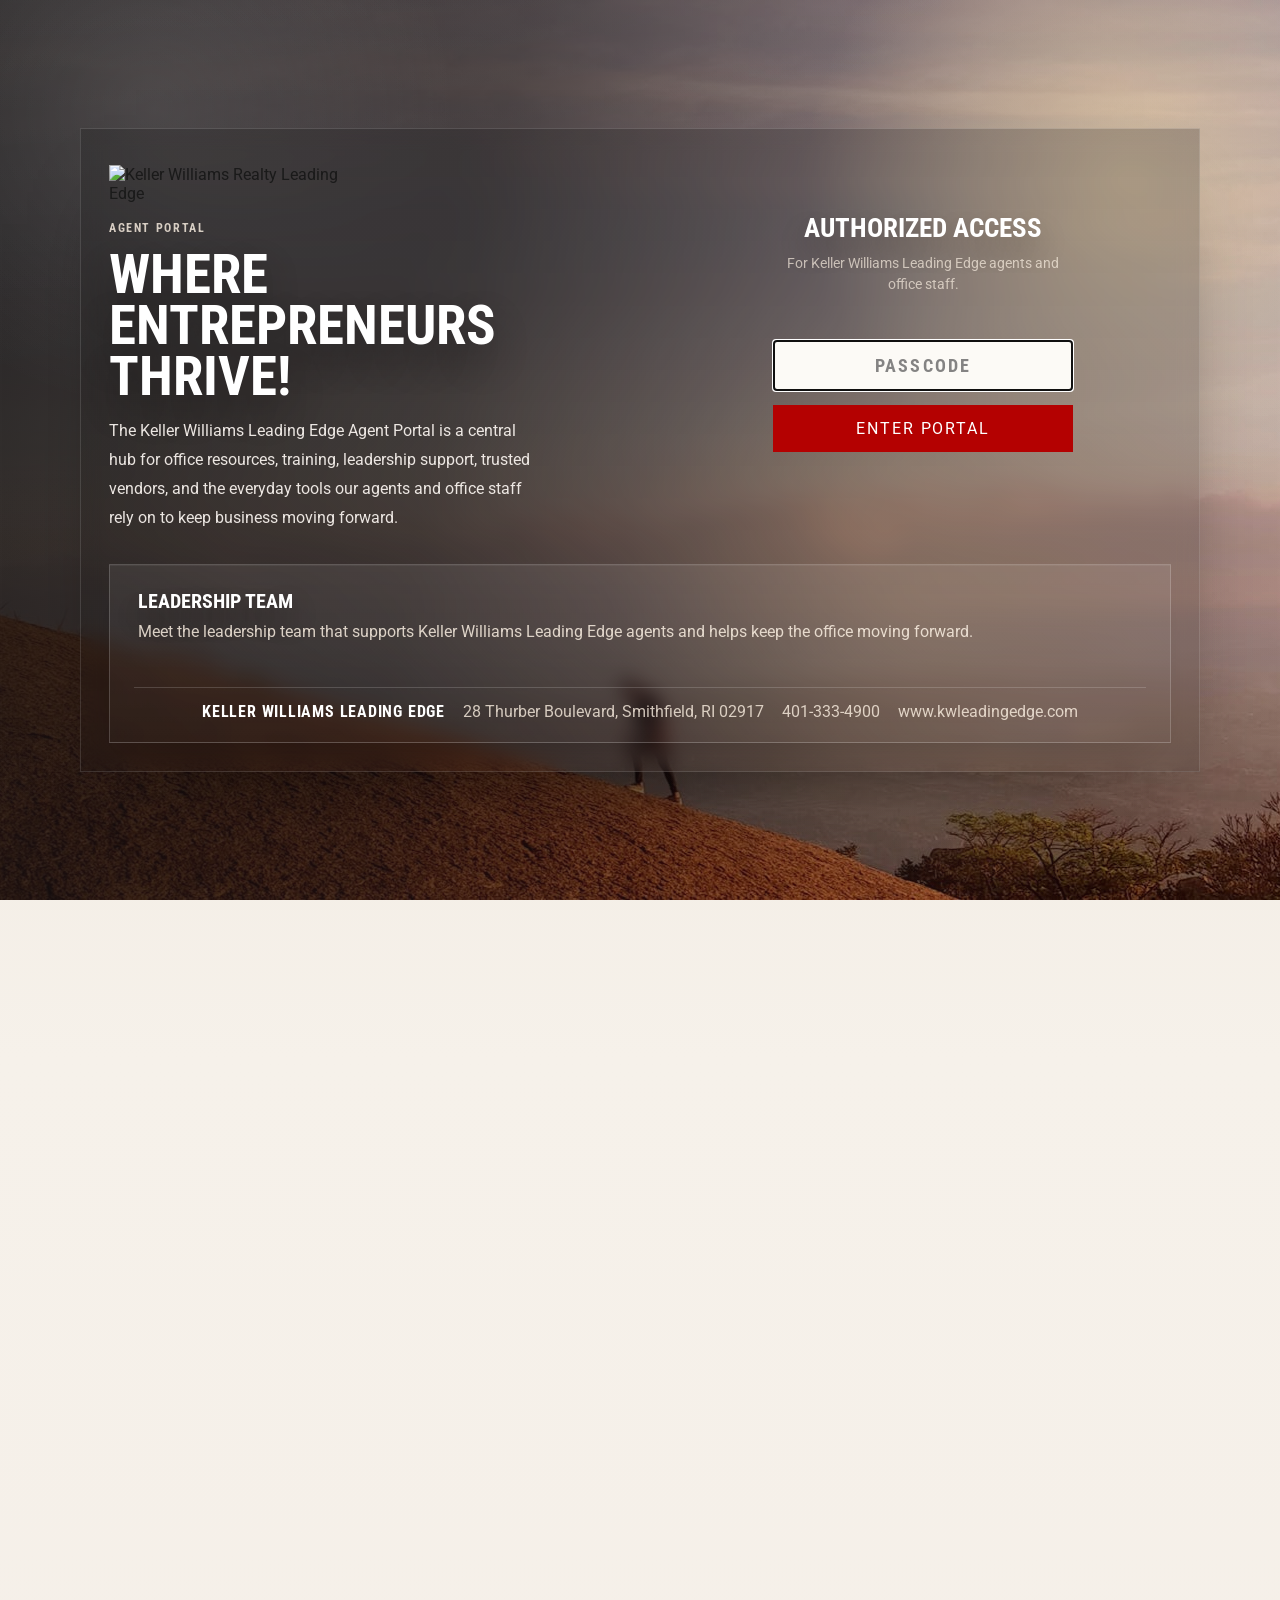
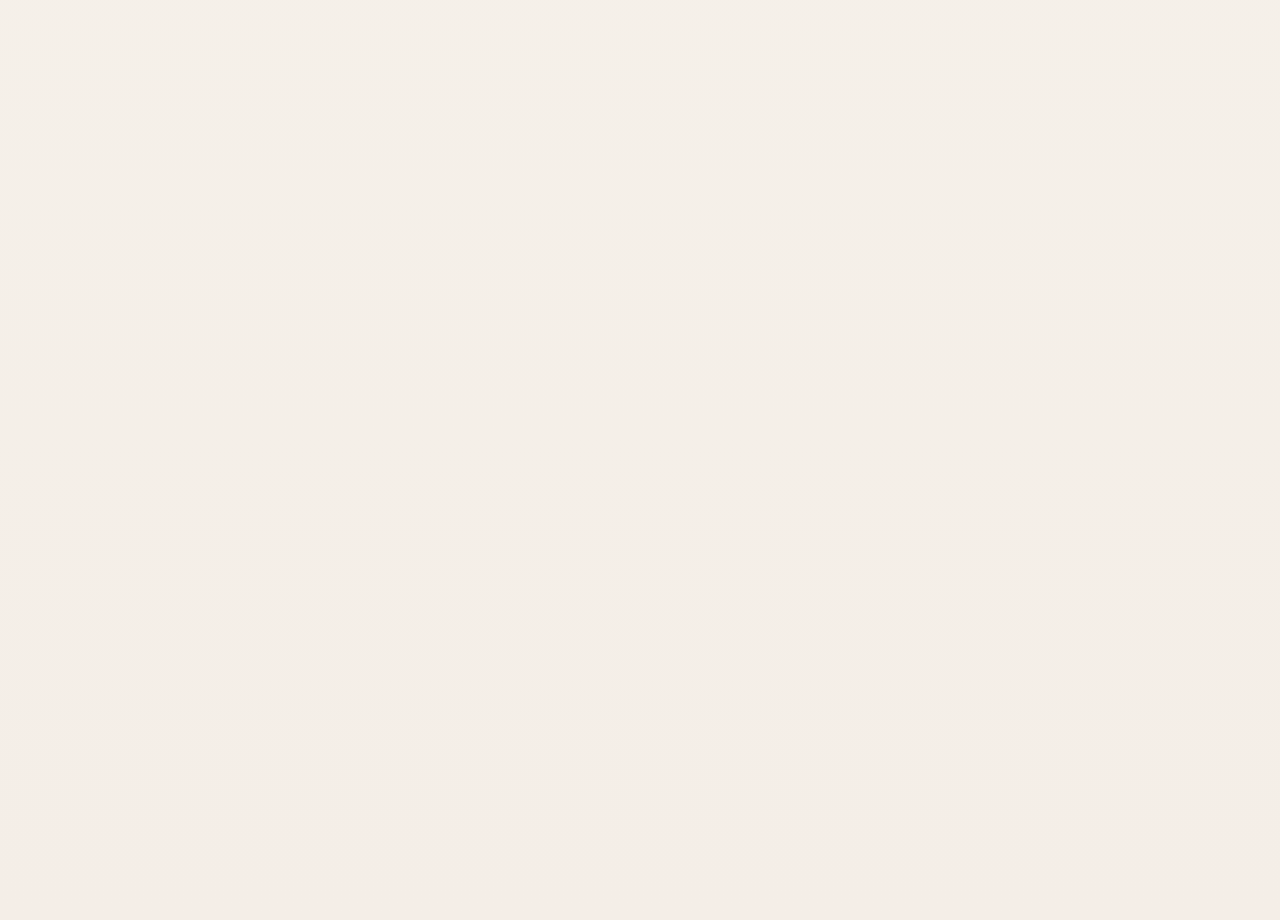
==== commit c65788be: "Update live Lone Wolf transition page" ====
--- a/lonewolf/index.html
+++ b/lonewolf/index.html
@@ -50,8 +50,8 @@
 
           <a class="docusign-countdown-card docusign-countdown-card--link" href="#training" aria-label="Jump to Lone Wolf training registration">
             <span class="docusign-countdown-card__badge">Training</span>
-            <strong>Register for classes</strong>
-            <p>Regional Lone Wolf support sessions run every other Monday through July 13.</p>
+            <strong>Watch the May 4 class</strong>
+            <p>Still have questions after the recording? Register for the next class on June 1 at 1:00 PM.</p>
             <span class="docusign-countdown-card__cta">View details</span>
           </a>
         </div>
@@ -68,7 +68,8 @@
         <section class="panel sidebar-utility">
           <p class="eyebrow small">Quick Actions</p>
           <div class="sidebar-link-stack">
-            <a class="button primary sidebar-button" href="https://us02web.zoom.us/meeting/register/I9f-0zJ6T8eLECtF70L_ew#/registration" target="_blank" rel="noreferrer">Register for Classes</a>
+            <a class="button primary sidebar-button" href="https://us02web.zoom.us/rec/share/yjD6DRnQhjQzp0C2WxapI19VuJX_Lq5zgIL0oq7Q2bLerUsqT4_i1pOn1DyEB44.opgy8pkcsT4Gv3Zf" target="_blank" rel="noreferrer">Watch May 4 Recording</a>
+            <a class="button secondary sidebar-button" href="https://us02web.zoom.us/meeting/register/I9f-0zJ6T8eLECtF70L_ew#/registration" target="_blank" rel="noreferrer">Register for Classes</a>
             <a class="button secondary sidebar-button" href="#articles">View KW Answers</a>
             <a class="button secondary sidebar-button" href="../index.html#overview">Back to Home</a>
           </div>
@@ -91,7 +92,8 @@
         <details class="mobile-menu-panel">
           <summary class="mobile-menu-summary">Quick Actions</summary>
           <div class="mobile-menu-links">
-            <a class="button primary sidebar-button" href="https://us02web.zoom.us/meeting/register/I9f-0zJ6T8eLECtF70L_ew#/registration" target="_blank" rel="noreferrer">Register for Classes</a>
+            <a class="button primary sidebar-button" href="https://us02web.zoom.us/rec/share/yjD6DRnQhjQzp0C2WxapI19VuJX_Lq5zgIL0oq7Q2bLerUsqT4_i1pOn1DyEB44.opgy8pkcsT4Gv3Zf" target="_blank" rel="noreferrer">Watch May 4 Recording</a>
+            <a class="button secondary sidebar-button" href="https://us02web.zoom.us/meeting/register/I9f-0zJ6T8eLECtF70L_ew#/registration" target="_blank" rel="noreferrer">Register for Classes</a>
             <a class="button secondary sidebar-button" href="#articles">View KW Answers</a>
             <a class="button secondary sidebar-button" href="../index.html#overview">Back to Home</a>
           </div>
@@ -106,7 +108,8 @@
               <strong>Transition Resources</strong>
             </div>
             <div class="content-strip-links">
-              <a class="content-strip-link content-strip-link-primary" href="https://us02web.zoom.us/meeting/register/I9f-0zJ6T8eLECtF70L_ew#/registration" target="_blank" rel="noreferrer">Register</a>
+              <a class="content-strip-link content-strip-link-primary" href="https://us02web.zoom.us/rec/share/yjD6DRnQhjQzp0C2WxapI19VuJX_Lq5zgIL0oq7Q2bLerUsqT4_i1pOn1DyEB44.opgy8pkcsT4Gv3Zf" target="_blank" rel="noreferrer">May 4 Recording</a>
+              <a class="content-strip-link" href="https://us02web.zoom.us/meeting/register/I9f-0zJ6T8eLECtF70L_ew#/registration" target="_blank" rel="noreferrer">Register for Classes</a>
               <a class="content-strip-link" href="#articles">KW Answers</a>
               <a class="content-strip-link" href="#training">Training Flyer</a>
               <a class="content-strip-link" href="https://console.command.kw.com/command" target="_blank" rel="noreferrer">KW Command</a>
@@ -120,9 +123,10 @@
             <div class="transition-page-hero__copy">
               <p class="eyebrow small">Transition Update</p>
               <h1>DocuSign Rooms to Lone Wolf Transact</h1>
-              <p class="dashboard-summary">DocuSign Rooms is scheduled to discontinue on July 14, 2026. Lone Wolf Transact will become the next place to manage this workflow, so this page gathers the most useful KW Answers links and training registration in one spot.</p>
+              <p class="dashboard-summary">DocuSign Rooms is scheduled to discontinue on July 14, 2026. Lone Wolf Transact will become the next place to manage this workflow, so this page gathers the May 4 class recording, KW Answers links, and follow-up training registration in one spot.</p>
               <div class="hero-actions">
-                <a class="button primary compact" href="https://us02web.zoom.us/meeting/register/I9f-0zJ6T8eLECtF70L_ew#/registration" target="_blank" rel="noreferrer">Register for Classes</a>
+                <a class="button primary compact" href="https://us02web.zoom.us/rec/share/yjD6DRnQhjQzp0C2WxapI19VuJX_Lq5zgIL0oq7Q2bLerUsqT4_i1pOn1DyEB44.opgy8pkcsT4Gv3Zf" target="_blank" rel="noreferrer">Watch May 4 Recording</a>
+                <a class="button secondary compact" href="https://us02web.zoom.us/meeting/register/I9f-0zJ6T8eLECtF70L_ew#/registration" target="_blank" rel="noreferrer">Register for Classes</a>
                 <a class="button secondary compact" href="#articles">Review KW Answers</a>
               </div>
             </div>
@@ -131,6 +135,7 @@
               <span class="card-tag">Soft Rollout</span>
               <h2>Start getting familiar now</h2>
               <p>Begin preparing your KW Command workflow and back up any signed DocuSign Rooms documents you may need before the July 14, 2026 discontinuation date.</p>
+              <a class="button primary compact" href="https://us02web.zoom.us/rec/share/yjD6DRnQhjQzp0C2WxapI19VuJX_Lq5zgIL0oq7Q2bLerUsqT4_i1pOn1DyEB44.opgy8pkcsT4Gv3Zf" target="_blank" rel="noreferrer">Watch May 4 Recording</a>
             </aside>
           </section>
 
@@ -138,9 +143,9 @@
             <div class="section-head">
               <div>
                 <p class="eyebrow small">Agent Training</p>
-                <h2>Lone Wolf support classes and drop-ins</h2>
-              </div>
-              <a class="button primary compact" href="https://us02web.zoom.us/meeting/register/I9f-0zJ6T8eLECtF70L_ew#/registration" target="_blank" rel="noreferrer">Register for Classes</a>
+                <h2>Lone Wolf class recording and follow-up training</h2>
+              </div>
+              <a class="button primary compact" href="https://us02web.zoom.us/rec/share/yjD6DRnQhjQzp0C2WxapI19VuJX_Lq5zgIL0oq7Q2bLerUsqT4_i1pOn1DyEB44.opgy8pkcsT4Gv3Zf" target="_blank" rel="noreferrer">Watch May 4 Recording</a>
             </div>
 
             <div class="transition-training-layout">
@@ -149,12 +154,14 @@
               </figure>
 
               <div class="transition-training-copy">
-                <span class="card-tag">Every Other Monday</span>
-                <h3>April 20 through July 13</h3>
-                <p>Sessions run from 1:00 PM to 1:30 PM. Exceptions listed on the flyer are May 18 and July 6.</p>
+                <span class="card-tag">Start with the Recording</span>
+                <h3>May 4 class replay and June 1 follow-up</h3>
+                <p>The Monday, May 4, 2026 class ran from 1:00 PM to 2:30 PM and is available as a Zoom recording.</p>
+                <p>After watching the recording, if you still have questions, please register for the next Lone Wolf class on Monday, June 1, 2026 at 1:00 PM.</p>
                 <p>These regional sessions are a high-level overview of Lone Wolf. Because transactions are Market Center specific, use these as a supplement to local Market Center training.</p>
                 <div class="transition-course-links">
-                  <a class="button primary compact" href="https://us02web.zoom.us/meeting/register/I9f-0zJ6T8eLECtF70L_ew#/registration" target="_blank" rel="noreferrer">Register on Zoom</a>
+                  <a class="button primary compact" href="https://us02web.zoom.us/rec/share/yjD6DRnQhjQzp0C2WxapI19VuJX_Lq5zgIL0oq7Q2bLerUsqT4_i1pOn1DyEB44.opgy8pkcsT4Gv3Zf" target="_blank" rel="noreferrer">Watch May 4 Recording</a>
+                  <a class="button secondary compact" href="https://us02web.zoom.us/meeting/register/I9f-0zJ6T8eLECtF70L_ew#/registration" target="_blank" rel="noreferrer">Register for Classes</a>
                 </div>
               </div>
             </div>
@@ -201,7 +208,7 @@
             </div>
 
             <ul class="transition-checklist">
-              <li><div><strong>Register for a regional class.</strong><span>Use the Zoom link above and attend a session when your schedule allows.</span></div></li>
+              <li><div><strong>Watch the May 4 class recording.</strong><span>If you still have questions after the replay, register for the next class on Monday, June 1, 2026 at 1:00 PM.</span></div></li>
               <li><div><strong>Connect Lone Wolf Transact in Command.</strong><span>Use the KW Answers setup article before you need to create a new transaction.</span></div></li>
               <li><div><strong>Start new opportunities in Lone Wolf Transact.</strong><span>For new files, begin getting comfortable with the Lone Wolf workflow now.</span></div></li>
               <li><div><strong>Back up DocuSign Rooms documents.</strong><span>Save any signed forms or documents you need before DocuSign Rooms is discontinued on July 14, 2026.</span></div></li>
--- a/styles.css
+++ b/styles.css
@@ -2869,6 +2869,71 @@
   grid-template-columns: repeat(auto-fit, minmax(220px, 1fr));
 }
 
+.kw-connect-resource {
+  display: grid;
+  grid-template-columns: minmax(0, 0.92fr) minmax(0, 1.08fr);
+  gap: 16px;
+  margin-bottom: 16px;
+  padding: 18px;
+  border: 1px solid var(--kw-border);
+  background:
+    radial-gradient(circle at top right, rgba(180, 1, 1, 0.08), transparent 36%),
+    linear-gradient(180deg, #fffefe, #fbf7f2);
+}
+
+.kw-connect-resource-copy {
+  display: flex;
+  min-width: 0;
+  flex-direction: column;
+  align-items: flex-start;
+}
+
+.kw-connect-resource-copy h3 {
+  margin: 14px 0 0;
+  font-size: 1.35rem;
+}
+
+.kw-connect-resource-copy p {
+  margin: 12px 0 0;
+  line-height: 1.6;
+}
+
+.kw-connect-tile-grid {
+  display: grid;
+  grid-template-columns: repeat(3, minmax(0, 1fr));
+  gap: 12px;
+}
+
+.kw-connect-tile {
+  display: grid;
+  align-content: start;
+  gap: 8px;
+  min-width: 0;
+  padding: 14px;
+  border: 1px solid rgba(221, 212, 200, 0.92);
+  background: rgba(255, 255, 255, 0.86);
+}
+
+.kw-connect-tile span {
+  color: var(--kw-red);
+  font-family: "Roboto Condensed", "Arial Narrow", sans-serif;
+  font-size: 0.72rem;
+  font-weight: 700;
+  letter-spacing: 0.12em;
+  text-transform: uppercase;
+}
+
+.kw-connect-tile strong {
+  font-size: 1rem;
+  line-height: 1.2;
+}
+
+.kw-connect-tile p {
+  margin: 0;
+  color: var(--kw-gray);
+  line-height: 1.55;
+}
+
 .launch-card,
 .course-card,
 .support-card,
@@ -4272,6 +4337,7 @@
   .overview-grid,
   .office-grid,
   .content-split,
+  .kw-connect-resource,
   .launch-grid,
   .vision-grid,
   .vendor-hero {
@@ -4552,10 +4618,11 @@
 
 @media (min-width: 1180px) and (max-width: 1366px) and (min-aspect-ratio: 5/4) {
   .portal-frame {
-    grid-template-columns: minmax(430px, 0.9fr) minmax(0, 1fr);
+    grid-template-columns: 1fr;
     grid-template-areas:
-      "header menus"
-      "content content";
+      "header"
+      "menus"
+      "content";
     gap: 10px 12px;
     align-items: start;
   }
@@ -4606,6 +4673,22 @@
 
   .site-header .header-time-card span:last-child {
     font-size: 0.68rem;
+  }
+
+  .site-header .docusign-countdown-card {
+    grid-template-columns: auto auto minmax(0, 1fr) auto;
+    align-items: center;
+    gap: 10px 16px;
+    text-align: left;
+  }
+
+  .site-header .docusign-countdown-card__badge,
+  .site-header .docusign-countdown-card__cta {
+    justify-self: start;
+  }
+
+  .site-header .docusign-countdown-card p {
+    max-width: none;
   }
 
   .mobile-menu-summary {
@@ -4914,6 +4997,7 @@
   }
 
   .course-grid,
+  .kw-connect-tile-grid,
   .dashboard-status-grid,
   .directory-summary-grid,
   .asset-grid,
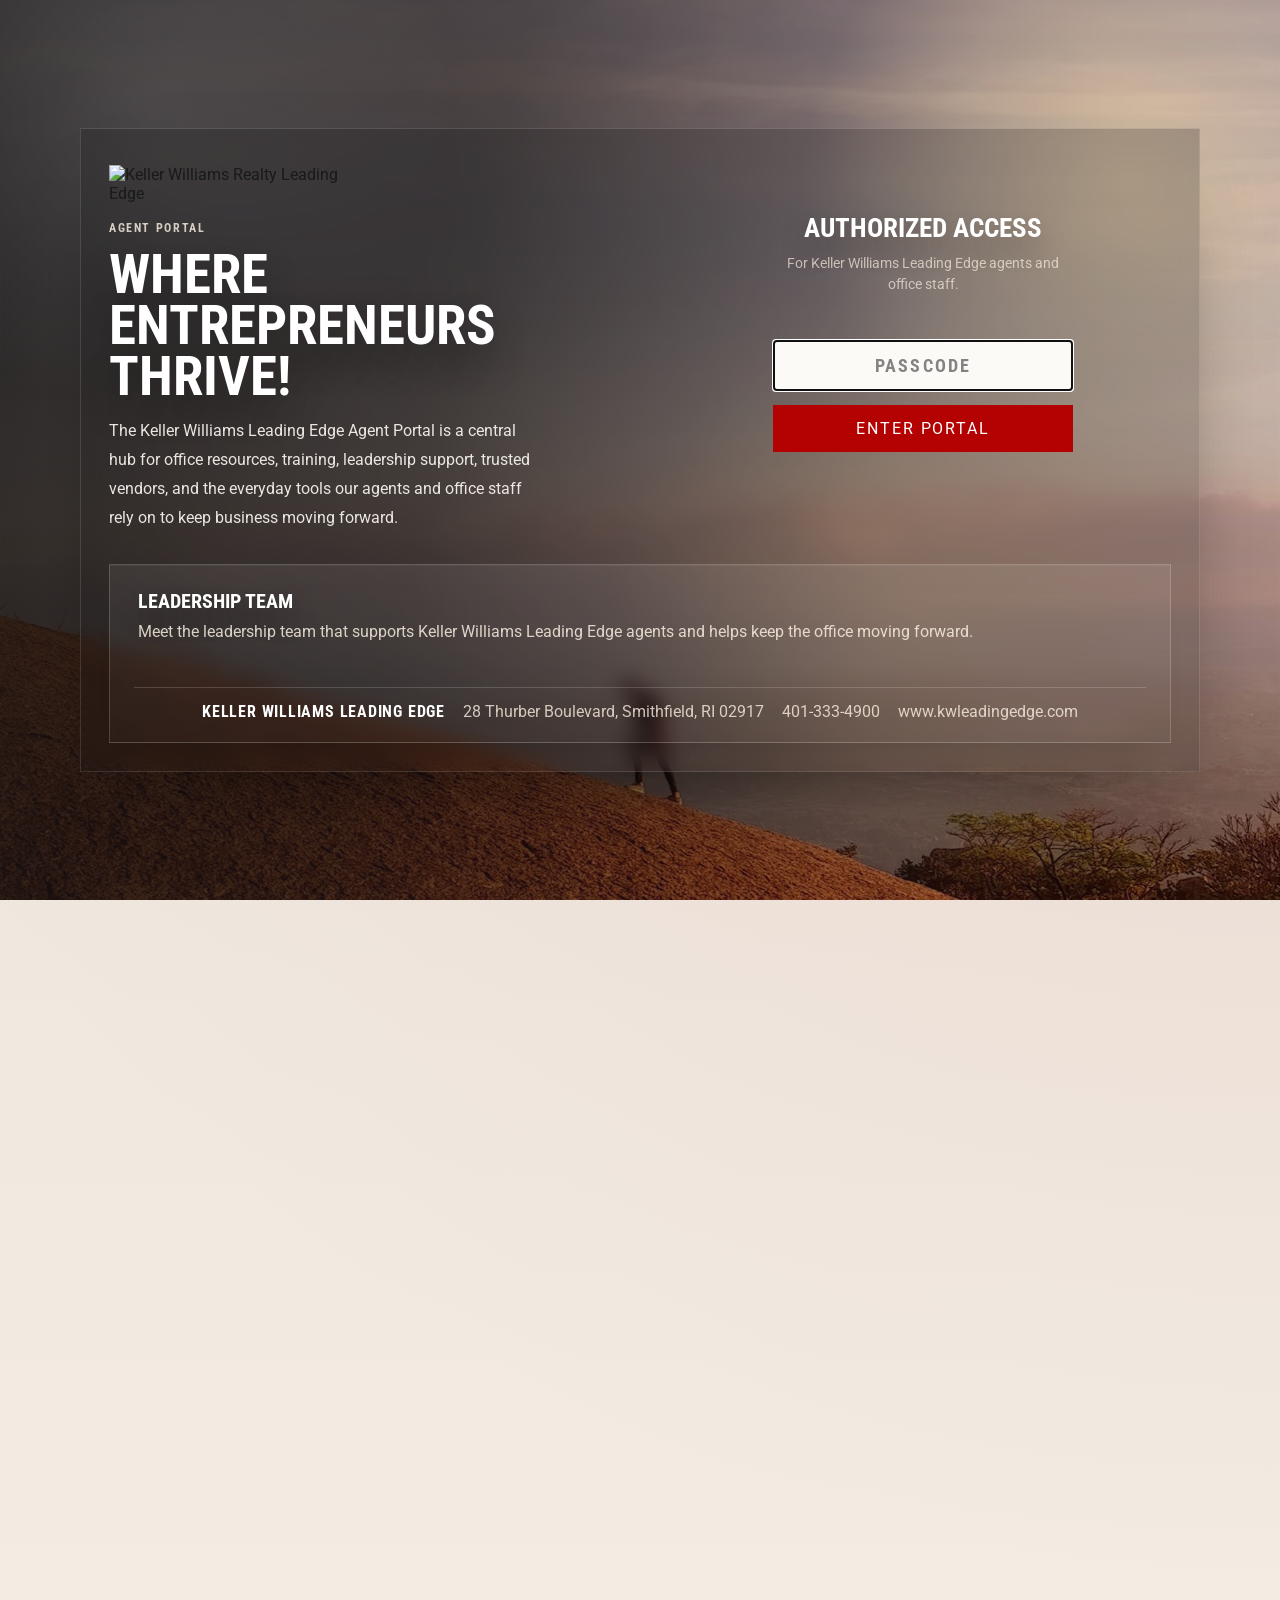
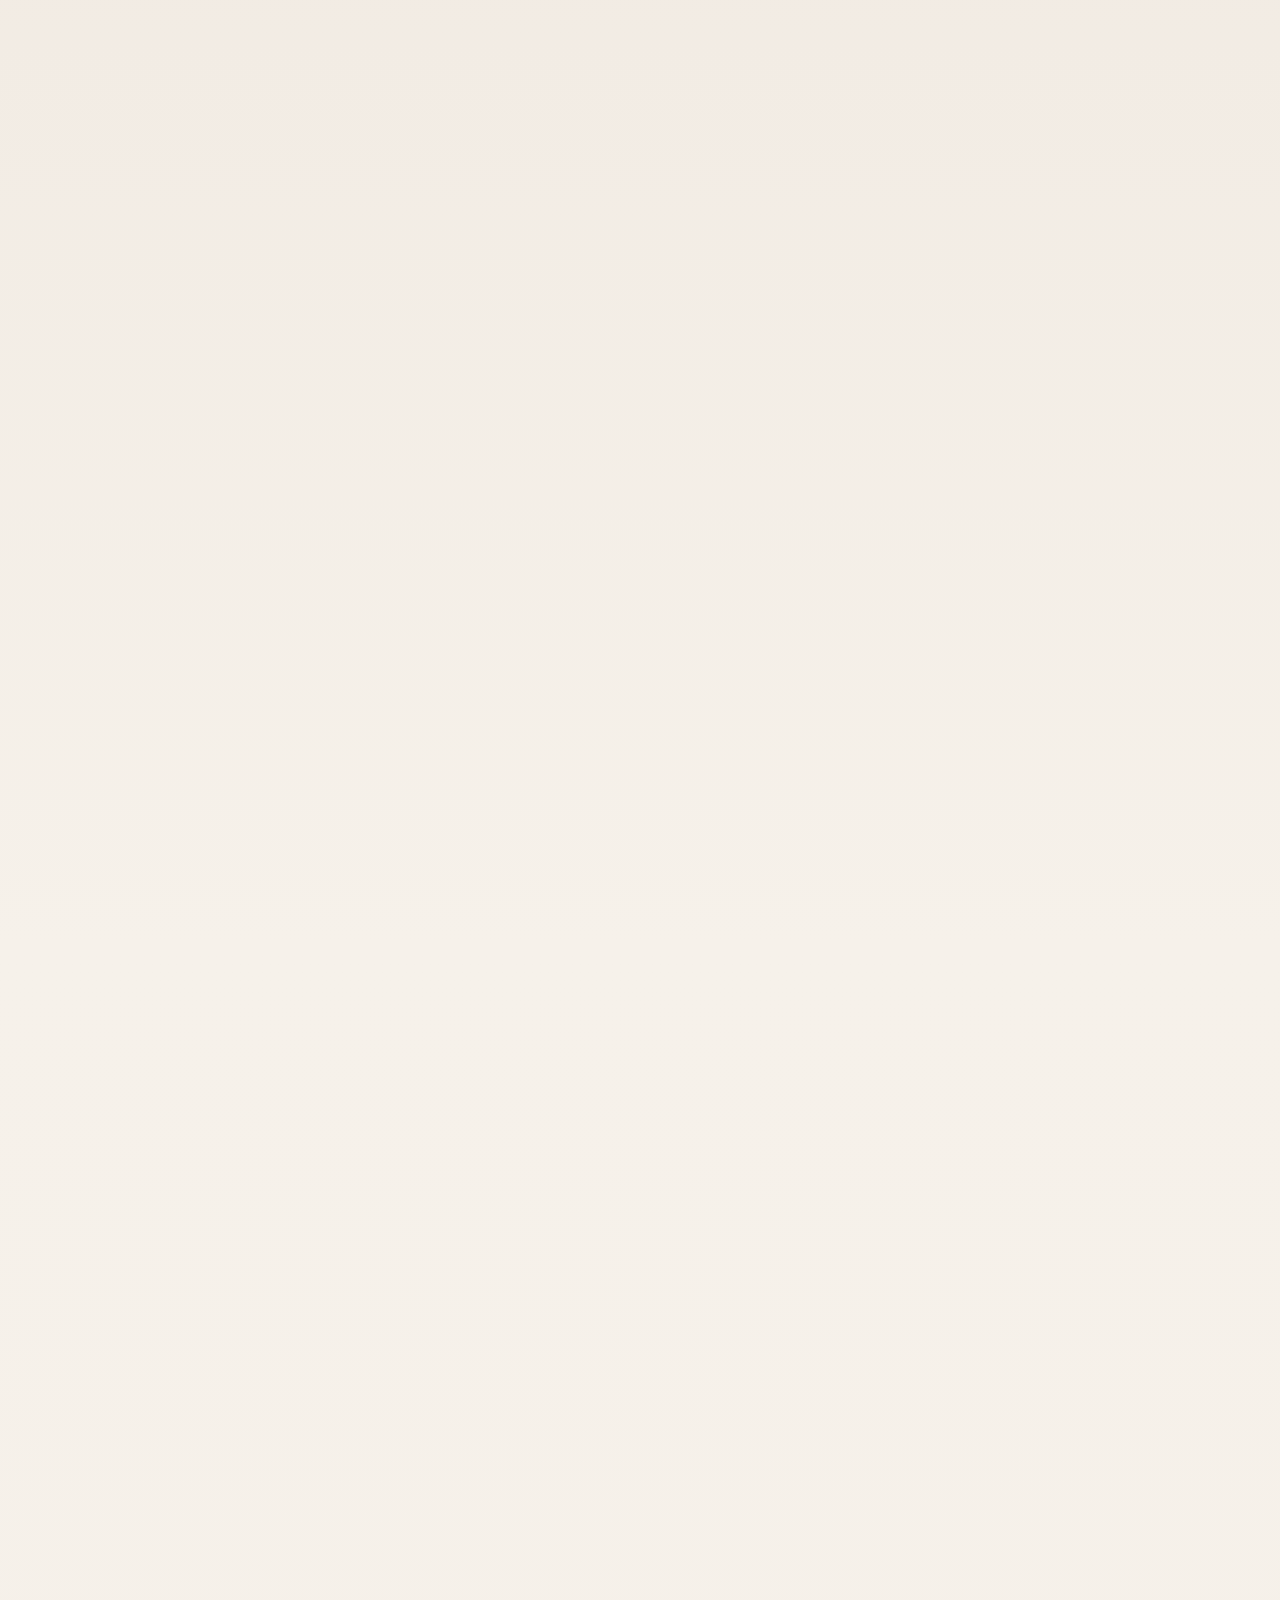
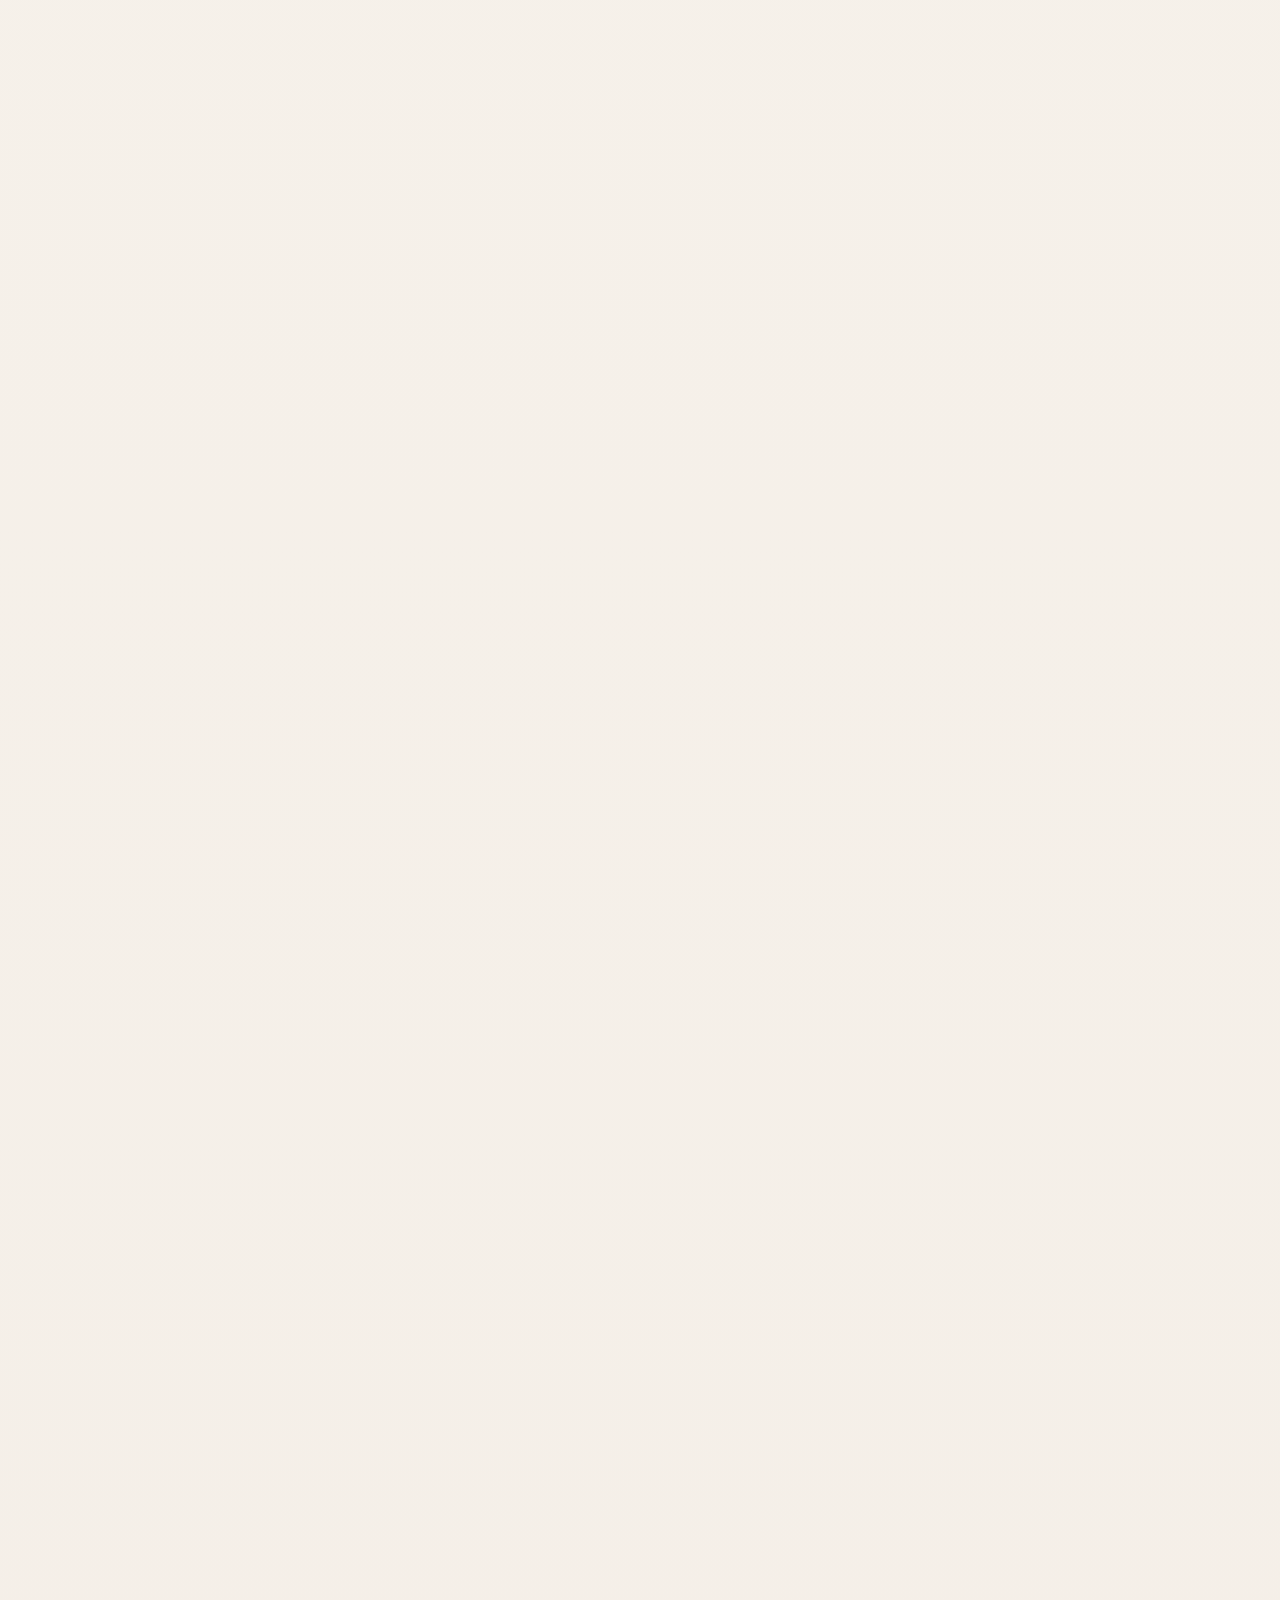
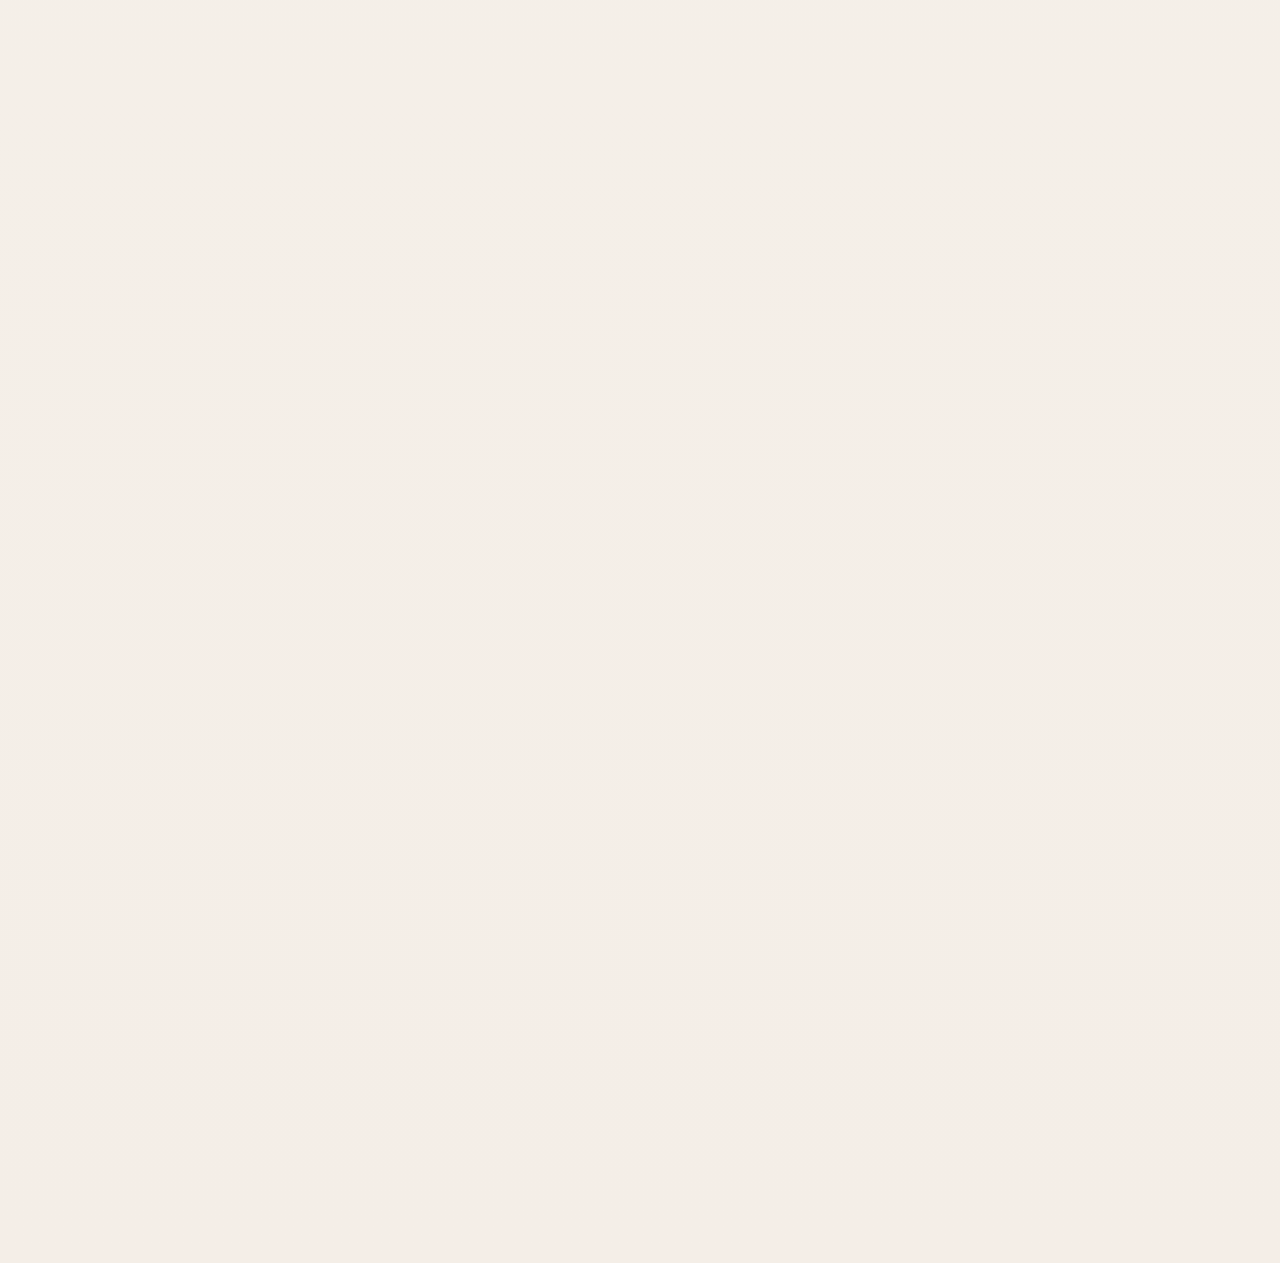
==== commit eb047743: "Update Lone Wolf transition FAQ" ====
--- a/lonewolf/index.html
+++ b/lonewolf/index.html
@@ -61,6 +61,7 @@
           <a href="#overview" class="section-nav-link is-active" aria-current="page">Overview</a>
           <a href="#training" class="section-nav-link">Training</a>
           <a href="#articles" class="section-nav-link">KW Answers Articles</a>
+          <a href="#faq" class="section-nav-link">Agent FAQ</a>
           <a href="#next-steps" class="section-nav-link">Next Steps</a>
           <a href="../brand-assets.html" class="section-nav-link section-nav-link--page">Marketing + Brand Assets</a>
         </nav>
@@ -84,6 +85,7 @@
             <a href="#overview" class="section-nav-link is-active" aria-current="page">Overview</a>
             <a href="#training" class="section-nav-link">Training</a>
             <a href="#articles" class="section-nav-link">KW Answers Articles</a>
+            <a href="#faq" class="section-nav-link">Agent FAQ</a>
             <a href="#next-steps" class="section-nav-link">Next Steps</a>
             <a href="../brand-assets.html" class="section-nav-link section-nav-link--page">Marketing + Brand Assets</a>
           </div>
@@ -111,6 +113,7 @@
               <a class="content-strip-link content-strip-link-primary" href="https://us02web.zoom.us/rec/share/yjD6DRnQhjQzp0C2WxapI19VuJX_Lq5zgIL0oq7Q2bLerUsqT4_i1pOn1DyEB44.opgy8pkcsT4Gv3Zf" target="_blank" rel="noreferrer">May 4 Recording</a>
               <a class="content-strip-link" href="https://us02web.zoom.us/meeting/register/I9f-0zJ6T8eLECtF70L_ew#/registration" target="_blank" rel="noreferrer">Register for Classes</a>
               <a class="content-strip-link" href="#articles">KW Answers</a>
+              <a class="content-strip-link" href="#faq">FAQ</a>
               <a class="content-strip-link" href="#training">Training Flyer</a>
               <a class="content-strip-link" href="https://console.command.kw.com/command" target="_blank" rel="noreferrer">KW Command</a>
               <a class="content-strip-link" href="../index.html#overview">Portal Home</a>
@@ -128,15 +131,92 @@
                 <a class="button primary compact" href="https://us02web.zoom.us/rec/share/yjD6DRnQhjQzp0C2WxapI19VuJX_Lq5zgIL0oq7Q2bLerUsqT4_i1pOn1DyEB44.opgy8pkcsT4Gv3Zf" target="_blank" rel="noreferrer">Watch May 4 Recording</a>
                 <a class="button secondary compact" href="https://us02web.zoom.us/meeting/register/I9f-0zJ6T8eLECtF70L_ew#/registration" target="_blank" rel="noreferrer">Register for Classes</a>
                 <a class="button secondary compact" href="#articles">Review KW Answers</a>
+                <a class="button secondary compact" href="#faq">Jump to FAQ</a>
               </div>
             </div>
 
             <aside class="transition-page-hero__note">
               <span class="card-tag">Soft Rollout</span>
               <h2>Start getting familiar now</h2>
-              <p>Begin preparing your KW Command workflow and back up any signed DocuSign Rooms documents you may need before the July 14, 2026 discontinuation date.</p>
+              <p>Begin preparing your KW Command workflow and back up DocuSign Rooms documents now while access is still available.</p>
               <a class="button primary compact" href="https://us02web.zoom.us/rec/share/yjD6DRnQhjQzp0C2WxapI19VuJX_Lq5zgIL0oq7Q2bLerUsqT4_i1pOn1DyEB44.opgy8pkcsT4Gv3Zf" target="_blank" rel="noreferrer">Watch May 4 Recording</a>
             </aside>
+          </section>
+
+          <section class="panel transition-priority-panel" aria-labelledby="transitionPriorityTitle">
+            <div class="section-head">
+              <div>
+                <p class="eyebrow small">Start Here</p>
+                <h2 id="transitionPriorityTitle">What agents should know first</h2>
+              </div>
+              <a class="button primary compact" href="#faq">Open Full FAQ</a>
+            </div>
+
+            <div class="transition-priority-grid">
+              <article class="transition-priority-card transition-priority-card--actions">
+                <span class="card-tag">Action Items</span>
+                <h3>Before DocuSign Rooms access ends</h3>
+                <ul class="transition-checklist transition-checklist--compact">
+                  <li><div><strong>Connect Lone Wolf Transact to Command.</strong><span>Set up access before you need it for an active transaction.</span></div></li>
+                  <li><div><strong>Review active DocuSign Rooms files.</strong><span>Check any Opportunities that are still connected to DocuSign Rooms.</span></div></li>
+                  <li><div><strong>Upload completed documents to Command.</strong><span>Completed transaction documents should be in the Opportunity Documents tab.</span></div></li>
+                  <li><div><strong>Back up Rooms documents now.</strong><span>Download anything you need to keep while access is still available.</span></div></li>
+                  <li><div><strong>Use Lone Wolf for post-cutoff signing.</strong><span>Transactions needing signatures after July 14, 2026 should use Lone Wolf Transact.</span></div></li>
+                </ul>
+                <a class="button secondary compact" href="#next-steps">View FAQ Action Items</a>
+              </article>
+
+              <article class="transition-priority-card">
+                <span class="card-tag">Common Terminology</span>
+                <h3>Lone Wolf and DocuSign terms</h3>
+                <div class="transition-terminology-table-wrap">
+                  <table class="transition-terminology-table">
+                    <thead>
+                      <tr>
+                        <th scope="col">Lone Wolf Transact: Command&reg; Edition</th>
+                        <th scope="col">DocuSign</th>
+                      </tr>
+                    </thead>
+                    <tbody>
+                      <tr>
+                        <td>Transact</td>
+                        <td>Room</td>
+                      </tr>
+                      <tr>
+                        <td>Signing</td>
+                        <td>Envelope</td>
+                      </tr>
+                      <tr>
+                        <td>Parties</td>
+                        <td>People</td>
+                      </tr>
+                    </tbody>
+                  </table>
+                </div>
+                <a class="button secondary compact" href="#faq">Review FAQ Terminology</a>
+              </article>
+
+              <article class="transition-priority-card transition-priority-card--timing" id="transaction-timing">
+                <span class="card-tag">Planning Dates</span>
+                <h3>When to start using Lone Wolf Transact</h3>
+                <p class="transition-timing-intro"><strong>Best practice:</strong> to minimize your risk of business disruption, begin using Lone Wolf Transact for all future Opportunities moving forward. This helps prevent transaction data from being stuck in DocuSign Rooms if a closing gets pushed to July 14, 2026 or later.</p>
+                <div class="transition-timing-grid">
+                  <div class="transition-timing-card">
+                    <h4>Buyer Transactions Example Dates</h4>
+                    <p>Average buyer contract-to-close: ~30-45 days</p>
+                    <strong>Best practice: start buyer Opportunities in Transact beginning June 1, 2026.</strong>
+                    <p>Buyer Opportunities started on or after June 1 may still be active on July 14, so using Lone Wolf Transact helps reduce the chance of workflow disruption.</p>
+                  </div>
+                  <div class="transition-timing-card">
+                    <h4>Listing Transactions Example Dates</h4>
+                    <p>Average listing-to-close: ~60-90 days</p>
+                    <strong>Best practice: start May listing agreements in Transact.</strong>
+                    <p>Listing agreements and listing Opportunities started in May or later may still be active on July 14, so using Lone Wolf Transact helps reduce the chance of recreating an active file.</p>
+                  </div>
+                </div>
+                <a class="button secondary compact" href="#faq">Read the Full FAQ</a>
+              </article>
+            </div>
           </section>
 
           <section class="panel transition-training-panel" id="training">
@@ -199,21 +279,230 @@
             </div>
           </section>
 
-          <section class="panel" id="next-steps">
+          <section class="panel transition-faq-panel" id="faq">
             <div class="section-head">
               <div>
-                <p class="eyebrow small">Next Steps</p>
-                <h2>What agents can do during the soft rollout</h2>
-              </div>
-            </div>
-
-            <ul class="transition-checklist">
-              <li><div><strong>Watch the May 4 class recording.</strong><span>If you still have questions after the replay, register for the next class on Monday, June 1, 2026 at 1:00 PM.</span></div></li>
-              <li><div><strong>Connect Lone Wolf Transact in Command.</strong><span>Use the KW Answers setup article before you need to create a new transaction.</span></div></li>
-              <li><div><strong>Start new opportunities in Lone Wolf Transact.</strong><span>For new files, begin getting comfortable with the Lone Wolf workflow now.</span></div></li>
-              <li><div><strong>Back up DocuSign Rooms documents.</strong><span>Save any signed forms or documents you need before DocuSign Rooms is discontinued on July 14, 2026.</span></div></li>
-            </ul>
+                <p class="eyebrow small">Agent FAQ</p>
+                <h2>Lone Wolf Transact questions</h2>
+              </div>
+            </div>
+
+            <div class="transition-faq-group">
+              <h3>Important Dates and DocuSign Transition</h3>
+              <div class="transition-faq-list">
+                <details class="transition-faq-item">
+                  <summary>When do I lose access to DocuSign?</summary>
+                  <div class="transition-faq-answer">
+                    <p>DocuSign Rooms access through Command ends on July 14, 2026. Agents should plan to use Lone Wolf Transact for transaction documents and signing after that date.</p>
+                  </div>
+                </details>
+                <details class="transition-faq-item">
+                  <summary>What happens to my DocuSign documents on July 14, 2026?</summary>
+                  <div class="transition-faq-answer">
+                    <p>DocuSign Rooms is discontinuing, and documents stored in DocuSign Rooms are expected to go away after access ends. Agents should back up any Rooms documents they need now, while they still have access, and upload completed transaction documents into the Opportunity Documents tab in Command before July 14, 2026. If an active transaction will need documents signed after July 14, 2026, agents should create or use an Opportunity connected to Lone Wolf Transact.</p>
+                  </div>
+                </details>
+                <details class="transition-faq-item">
+                  <summary>Can I still use Dotloop?</summary>
+                  <div class="transition-faq-answer">
+                    <p>Yes. Dotloop functionality in Opportunities will remain the same.</p>
+                  </div>
+                </details>
+              </div>
+            </div>
+
+            <div class="transition-faq-group">
+              <h3>Getting Connected to Lone Wolf Transact</h3>
+              <div class="transition-faq-list">
+                <details class="transition-faq-item">
+                  <summary>How do I connect Lone Wolf Transact to Command?</summary>
+                  <div class="transition-faq-answer">
+                    <p>Go to Command &gt; Settings &gt; Command Settings &gt; Applications &gt; Lone Wolf. Click Connect and follow the prompts to either sign in with an existing Lone Wolf account or create a new account.</p>
+                  </div>
+                </details>
+                <details class="transition-faq-item">
+                  <summary>I already have a Lone Wolf account. Can I connect that account?</summary>
+                  <div class="transition-faq-answer">
+                    <p>Yes. If you already use another Lone Wolf product, such as TransactionDesk or zipForm, you may be able to sign in using that existing Lone Wolf account.</p>
+                  </div>
+                </details>
+                <details class="transition-faq-item">
+                  <summary>Should I create a new Lone Wolf account?</summary>
+                  <div class="transition-faq-answer">
+                    <p>If you do not already have a Lone Wolf login, or you do not remember your existing login and prefer to start fresh, you can create a new Lone Wolf account during setup.</p>
+                  </div>
+                </details>
+                <details class="transition-faq-item">
+                  <summary>I am a new agent. How soon can I connect to Lone Wolf Transact?</summary>
+                  <div class="transition-faq-answer">
+                    <p>Most agents should be able to connect to Lone Wolf Transact within 24 hours of being onboarded to the Market Center.</p>
+                  </div>
+                </details>
+                <details class="transition-faq-item">
+                  <summary>Can I change the email associated with my Lone Wolf account?</summary>
+                  <div class="transition-faq-answer">
+                    <p>You cannot break the connection between Lone Wolf and Command, but you can update the email associated with your Lone Wolf account in your Lone Wolf settings.</p>
+                  </div>
+                </details>
+              </div>
+            </div>
+
+            <div class="transition-faq-group">
+              <h3>Forms, MLS Access, and Signing</h3>
+              <div class="transition-faq-list">
+                <details class="transition-faq-item">
+                  <summary>Does Lone Wolf Transact have a form library?</summary>
+                  <div class="transition-faq-answer">
+                    <p>Yes. Lone Wolf Transact includes a secure form library with legally compliant, licensed forms based on your local area.</p>
+                  </div>
+                </details>
+                <details class="transition-faq-item">
+                  <summary>I do not see my MLS forms. What should I do?</summary>
+                  <div class="transition-faq-answer">
+                    <p>Go to Add Forms and verify your NRDS ID using the Add NRDS ID button at the bottom of the screen. If you still do not see the correct forms, contact KW Support.</p>
+                  </div>
+                </details>
+                <details class="transition-faq-item">
+                  <summary>If my MLS updates, adds, or removes forms, will that update in Lone Wolf Transact?</summary>
+                  <div class="transition-faq-answer">
+                    <p>MLS forms should refresh automatically when changes are made by the MLS.</p>
+                  </div>
+                </details>
+                <details class="transition-faq-item">
+                  <summary>Why do I see a red watermark on my forms?</summary>
+                  <div class="transition-faq-answer">
+                    <p>A red watermark may appear if Lone Wolf does not recognize the user as a licensed agent. If this happens, reach out to the Market Center for assistance. The watermark should not appear for signers when they view the documents or once the signing is complete.</p>
+                  </div>
+                </details>
+                <details class="transition-faq-item">
+                  <summary>Does Lone Wolf Transact support in-person signings?</summary>
+                  <div class="transition-faq-answer">
+                    <p>Not at this time.</p>
+                  </div>
+                </details>
+                <details class="transition-faq-item">
+                  <summary>Can deleted Signings be recovered?</summary>
+                  <div class="transition-faq-answer">
+                    <p>Deleted Signings or signed documents generally cannot be recovered inside Lone Wolf Transact. Completed Signings may still be available in your email. If needed, contact Lone Wolf Support.</p>
+                  </div>
+                </details>
+              </div>
+            </div>
+
+            <div class="transition-faq-group">
+              <h3>How Lone Wolf Transact Works</h3>
+              <div class="transition-faq-list">
+                <details class="transition-faq-item">
+                  <summary>What can Lone Wolf Transact do that other transaction management systems cannot?</summary>
+                  <div class="transition-faq-answer">
+                    <p>Lone Wolf Transact includes several helpful features, including client-based transactions, lost deal flexibility, share groups, side-by-side form editing, automatic form updates, and tools that keep transaction details organized.</p>
+                  </div>
+                </details>
+                <details class="transition-faq-item">
+                  <summary>How does Lone Wolf Transact help if a deal falls through?</summary>
+                  <div class="transition-faq-answer">
+                    <p>The lost deal workflow helps keep client and offer information organized so existing details can be reused for a future offer.</p>
+                  </div>
+                </details>
+                <details class="transition-faq-item">
+                  <summary>Will changes made in Lone Wolf Transact sync back to Command?</summary>
+                  <div class="transition-faq-answer">
+                    <p>No. The sync between Command and Lone Wolf Transact is one-way. Information changed in Command can sync to Lone Wolf Transact, but changes made in Lone Wolf Transact do not sync back to Command.</p>
+                  </div>
+                </details>
+                <details class="transition-faq-item">
+                  <summary>Does Lone Wolf Transact have an app?</summary>
+                  <div class="transition-faq-answer">
+                    <p>Lone Wolf Transact does not currently have a mobile app, but it was designed to work on mobile devices through a web browser.</p>
+                  </div>
+                </details>
+                <details class="transition-faq-item">
+                  <summary>Can I access Lone Wolf Transact outside of Command?</summary>
+                  <div class="transition-faq-answer">
+                    <p>Agents should generally access Lone Wolf Transact through Command. Direct access may also be available through Lone Wolf's platform using the account connected to Command.</p>
+                  </div>
+                </details>
+              </div>
+            </div>
+
+            <div class="transition-faq-group">
+              <h3>Teams, Admins, and Office Review</h3>
+              <div class="transition-faq-list">
+                <details class="transition-faq-item">
+                  <summary>Can a team admin or assistant connect their Command account to Lone Wolf?</summary>
+                  <div class="transition-faq-answer">
+                    <p>Yes. Guest users and team admins can connect a Lone Wolf account. However, unlicensed users may see a watermark on forms.</p>
+                  </div>
+                </details>
+                <details class="transition-faq-item">
+                  <summary>Can my office review my Lone Wolf transaction files?</summary>
+                  <div class="transition-faq-answer">
+                    <p>Yes. The Market Center may have access to transactions created in Lone Wolf Transact: Command Edition for brokerage review, compliance, and transaction support.</p>
+                  </div>
+                </details>
+              </div>
+            </div>
+
+            <div class="transition-faq-group" id="next-steps">
+              <h3>Important Agent Action Items</h3>
+              <div class="transition-faq-list">
+                <details class="transition-faq-item" open>
+                  <summary>What are the most important steps agents should complete?</summary>
+                  <div class="transition-faq-answer">
+                    <ul>
+                      <li>Connect Lone Wolf Transact to Command.</li>
+                      <li>Review any active Opportunities connected to DocuSign Rooms.</li>
+                      <li>Upload completed DocuSign documents into the Opportunity Documents tab in Command.</li>
+                      <li>Best practice: to minimize your risk of business disruption, begin using Lone Wolf Transact for all future Opportunities moving forward.</li>
+                      <li>Best practice: start listing agreements and listing Opportunities created in May or later in Lone Wolf Transact.</li>
+                      <li>Best practice: start buyer Opportunities created on or after June 1, 2026 in Lone Wolf Transact.</li>
+                      <li>For active transactions that will need signatures after July 14, 2026, use Lone Wolf Transact.</li>
+                      <li>Back up any DocuSign Rooms documents you need to keep now, while access is still available.</li>
+                    </ul>
+                  </div>
+                </details>
+              </div>
+            </div>
+
+            <div class="transition-faq-group">
+              <h3>Common Terminology</h3>
+              <p class="transition-glossary-intro">Some familiar DocuSign terms have different names in Lone Wolf Transact. Use this as a quick translation guide when moving between the two systems.</p>
+              <div class="transition-glossary-table-wrap">
+                <table class="transition-glossary-table">
+                  <thead>
+                    <tr>
+                      <th scope="col">DocuSign calls it</th>
+                      <th scope="col">Lone Wolf calls it</th>
+                      <th scope="col">What it means</th>
+                    </tr>
+                  </thead>
+                  <tbody>
+                    <tr>
+                      <td>DocuSign Rooms</td>
+                      <td>Lone Wolf Transact: Command Edition</td>
+                      <td>The transaction workspace connected to Command Opportunities.</td>
+                    </tr>
+                    <tr>
+                      <td>Room</td>
+                      <td>Transact</td>
+                      <td>The workspace where transaction details, forms, documents, and signing preparation are managed.</td>
+                    </tr>
+                    <tr>
+                      <td>Envelope</td>
+                      <td>Signing</td>
+                      <td>The package of documents sent to clients or other parties for electronic signature.</td>
+                    </tr>
+                    <tr>
+                      <td>People</td>
+                      <td>Parties</td>
+                      <td>The buyers, sellers, agents, and other contacts connected to the transaction.</td>
+                    </tr>
+                  </tbody>
+                </table>
+              </div>
+            </div>
           </section>
+
         </main>
 
         <footer class="site-footer">
--- a/styles.css
+++ b/styles.css
@@ -2372,6 +2372,58 @@
   gap: 18px;
 }
 
+.office-info-card {
+  gap: 18px;
+}
+
+.office-info-head {
+  display: grid;
+  gap: 8px;
+}
+
+.office-info-address {
+  margin: 0;
+  color: var(--kw-gray);
+  font-style: normal;
+  line-height: 1.55;
+}
+
+.office-info-list {
+  display: grid;
+  grid-template-columns: repeat(3, minmax(0, 1fr));
+  gap: 10px;
+  margin: 0;
+}
+
+.office-info-list div {
+  display: grid;
+  align-content: start;
+  gap: 6px;
+  min-height: 100%;
+  padding: 12px 14px;
+  border: 1px solid var(--kw-border);
+  background: linear-gradient(180deg, #ffffff, var(--kw-paper-soft));
+}
+
+.office-info-list dt {
+  color: var(--kw-gray);
+  font-family: "Roboto Condensed", "Arial Narrow", sans-serif;
+  font-size: 0.78rem;
+  font-weight: 700;
+  letter-spacing: 0.12em;
+  line-height: 1.25;
+  text-transform: uppercase;
+}
+
+.office-info-list dd {
+  margin: 0;
+  color: var(--kw-black);
+  font-size: 1.03rem;
+  font-weight: 700;
+  line-height: 1.25;
+  overflow-wrap: anywhere;
+}
+
 .office-operations-block {
   display: grid;
   gap: 12px;
@@ -5067,6 +5119,10 @@
     margin-left: 0;
   }
 
+  .office-info-list {
+    grid-template-columns: repeat(2, minmax(0, 1fr));
+  }
+
   .calendar-modal__embed-shell,
   .calendar-modal__iframe,
   .calendar-modal__embed iframe,
@@ -5229,6 +5285,10 @@
     padding: 16px;
   }
 
+  .office-info-list {
+    grid-template-columns: 1fr;
+  }
+
   .calendar-modal {
     padding: 16px;
   }
@@ -5372,6 +5432,130 @@
   margin: 0;
   color: var(--kw-gray);
   line-height: 1.6;
+}
+
+.transition-priority-panel {
+  display: grid;
+  gap: 18px;
+  border-color: rgba(180, 1, 1, 0.22);
+  background:
+    linear-gradient(135deg, rgba(180, 1, 1, 0.07), rgba(180, 1, 1, 0) 34%),
+    linear-gradient(180deg, #fffefe, #faf6f1);
+}
+
+.transition-priority-grid {
+  display: grid;
+  grid-template-columns: minmax(0, 1.08fr) minmax(300px, 0.92fr);
+  gap: 16px;
+  align-items: stretch;
+}
+
+.transition-priority-card {
+  display: grid;
+  align-content: start;
+  gap: 14px;
+  min-width: 0;
+  padding: 18px;
+  border: 1px solid var(--kw-border);
+  background: rgba(255, 255, 255, 0.86);
+}
+
+.transition-priority-card h3 {
+  margin: 0;
+  font-family: "Roboto Condensed", "Arial Narrow", sans-serif;
+  font-size: 1.34rem;
+  line-height: 1;
+  text-transform: uppercase;
+}
+
+.transition-priority-card--timing {
+  grid-column: 1 / -1;
+}
+
+.transition-timing-intro {
+  max-width: 78ch;
+  margin: 0;
+  color: var(--kw-gray);
+  line-height: 1.6;
+}
+
+.transition-timing-intro strong {
+  color: var(--kw-ink);
+}
+
+.transition-timing-grid {
+  display: grid;
+  grid-template-columns: repeat(2, minmax(0, 1fr));
+  gap: 10px;
+}
+
+.transition-timing-card {
+  display: grid;
+  gap: 8px;
+  min-width: 0;
+  padding: 16px;
+  background: #b40101;
+  color: #fff;
+}
+
+.transition-timing-card h4 {
+  margin: 0;
+  font-family: "Roboto Condensed", "Arial Narrow", sans-serif;
+  font-size: 1rem;
+  line-height: 1.05;
+  text-transform: uppercase;
+}
+
+.transition-timing-card p,
+.transition-timing-card strong {
+  margin: 0;
+  color: #fff;
+  line-height: 1.45;
+}
+
+.transition-timing-card strong {
+  font-weight: 900;
+}
+
+.transition-checklist--compact {
+  margin-top: 0;
+  gap: 8px;
+}
+
+.transition-checklist--compact li {
+  padding: 10px 12px;
+  background: #fff;
+}
+
+.transition-checklist--compact li strong {
+  font-size: 0.92rem;
+}
+
+.transition-terminology-table-wrap {
+  max-width: 100%;
+  overflow-x: auto;
+  border: 1px solid rgba(27, 31, 38, 0.72);
+  background: #fff;
+}
+
+.transition-terminology-table {
+  width: 100%;
+  min-width: 420px;
+  border-collapse: collapse;
+  color: var(--kw-ink);
+}
+
+.transition-terminology-table th,
+.transition-terminology-table td {
+  padding: 10px 12px;
+  border: 1px solid rgba(27, 31, 38, 0.72);
+  text-align: left;
+  vertical-align: top;
+}
+
+.transition-terminology-table th {
+  background: #fbf8f4;
+  font-weight: 900;
 }
 
 .transition-training-layout {
@@ -5488,6 +5672,147 @@
 .transition-checklist li span {
   color: var(--kw-gray);
   line-height: 1.55;
+}
+
+.transition-faq-panel {
+  display: grid;
+  gap: 24px;
+}
+
+.transition-faq-group {
+  display: grid;
+  gap: 12px;
+  min-width: 0;
+}
+
+.transition-faq-group h3 {
+  margin: 0;
+  padding-bottom: 10px;
+  border-bottom: 1px solid rgba(221, 212, 200, 0.92);
+  font-family: "Roboto Condensed", "Arial Narrow", sans-serif;
+  font-size: 1.26rem;
+  line-height: 1;
+  text-transform: uppercase;
+}
+
+.transition-faq-list {
+  display: grid;
+  gap: 10px;
+}
+
+.transition-faq-item {
+  border: 1px solid var(--kw-border);
+  background: linear-gradient(180deg, #ffffff, #fbf8f4);
+}
+
+.transition-faq-item[open] {
+  border-color: rgba(180, 1, 1, 0.24);
+  box-shadow: 0 14px 30px rgba(27, 31, 38, 0.07);
+}
+
+.transition-faq-item summary {
+  display: grid;
+  grid-template-columns: minmax(0, 1fr) 28px;
+  gap: 12px;
+  align-items: center;
+  min-height: 58px;
+  padding: 14px 16px;
+  color: var(--kw-ink);
+  cursor: pointer;
+  font-weight: 800;
+  line-height: 1.25;
+  list-style: none;
+}
+
+.transition-faq-item summary::-webkit-details-marker {
+  display: none;
+}
+
+.transition-faq-item summary::after {
+  content: "+";
+  display: inline-grid;
+  place-items: center;
+  width: 28px;
+  height: 28px;
+  border: 1px solid rgba(180, 1, 1, 0.22);
+  border-radius: 999px;
+  color: var(--kw-red);
+  background: rgba(180, 1, 1, 0.06);
+  font-size: 1.12rem;
+  line-height: 1;
+}
+
+.transition-faq-item[open] summary::after {
+  content: "-";
+}
+
+.transition-faq-item summary:focus-visible {
+  outline: 3px solid rgba(180, 1, 1, 0.28);
+  outline-offset: 2px;
+}
+
+.transition-faq-answer {
+  padding: 0 16px 16px;
+}
+
+.transition-faq-answer p,
+.transition-faq-answer li,
+.transition-glossary-intro,
+.transition-glossary-table td {
+  color: var(--kw-gray);
+  line-height: 1.65;
+}
+
+.transition-faq-answer p {
+  margin: 0;
+}
+
+.transition-faq-answer ul {
+  display: grid;
+  gap: 8px;
+  margin: 0;
+  padding-left: 20px;
+}
+
+.transition-glossary-intro {
+  margin: 0;
+}
+
+.transition-glossary-table-wrap {
+  max-width: 100%;
+  overflow-x: auto;
+  border: 1px solid var(--kw-border);
+  background: #fff;
+}
+
+.transition-glossary-table {
+  width: 100%;
+  min-width: 640px;
+  border-collapse: collapse;
+}
+
+.transition-glossary-table th,
+.transition-glossary-table td {
+  padding: 12px 14px;
+  border: 1px solid var(--kw-border);
+  text-align: left;
+  vertical-align: top;
+}
+
+.transition-glossary-table th {
+  color: var(--kw-ink);
+  background: #fbf8f4;
+  font-weight: 900;
+}
+
+.transition-glossary-table td {
+  margin: 0;
+}
+
+.transition-glossary-table td:first-child,
+.transition-glossary-table td:nth-child(2) {
+  color: var(--kw-ink);
+  font-weight: 800;
 }
 
 .transition-phase-grid {
@@ -5770,6 +6095,7 @@
 
 @media (max-width: 1180px) {
   .transition-page-hero,
+  .transition-priority-grid,
   .transition-training-layout {
     grid-template-columns: 1fr;
   }
@@ -5801,6 +6127,10 @@
     height: 42px;
   }
 
+  .transition-timing-grid {
+    grid-template-columns: 1fr;
+  }
+
   .transition-resource-summary {
     flex-direction: column;
   }
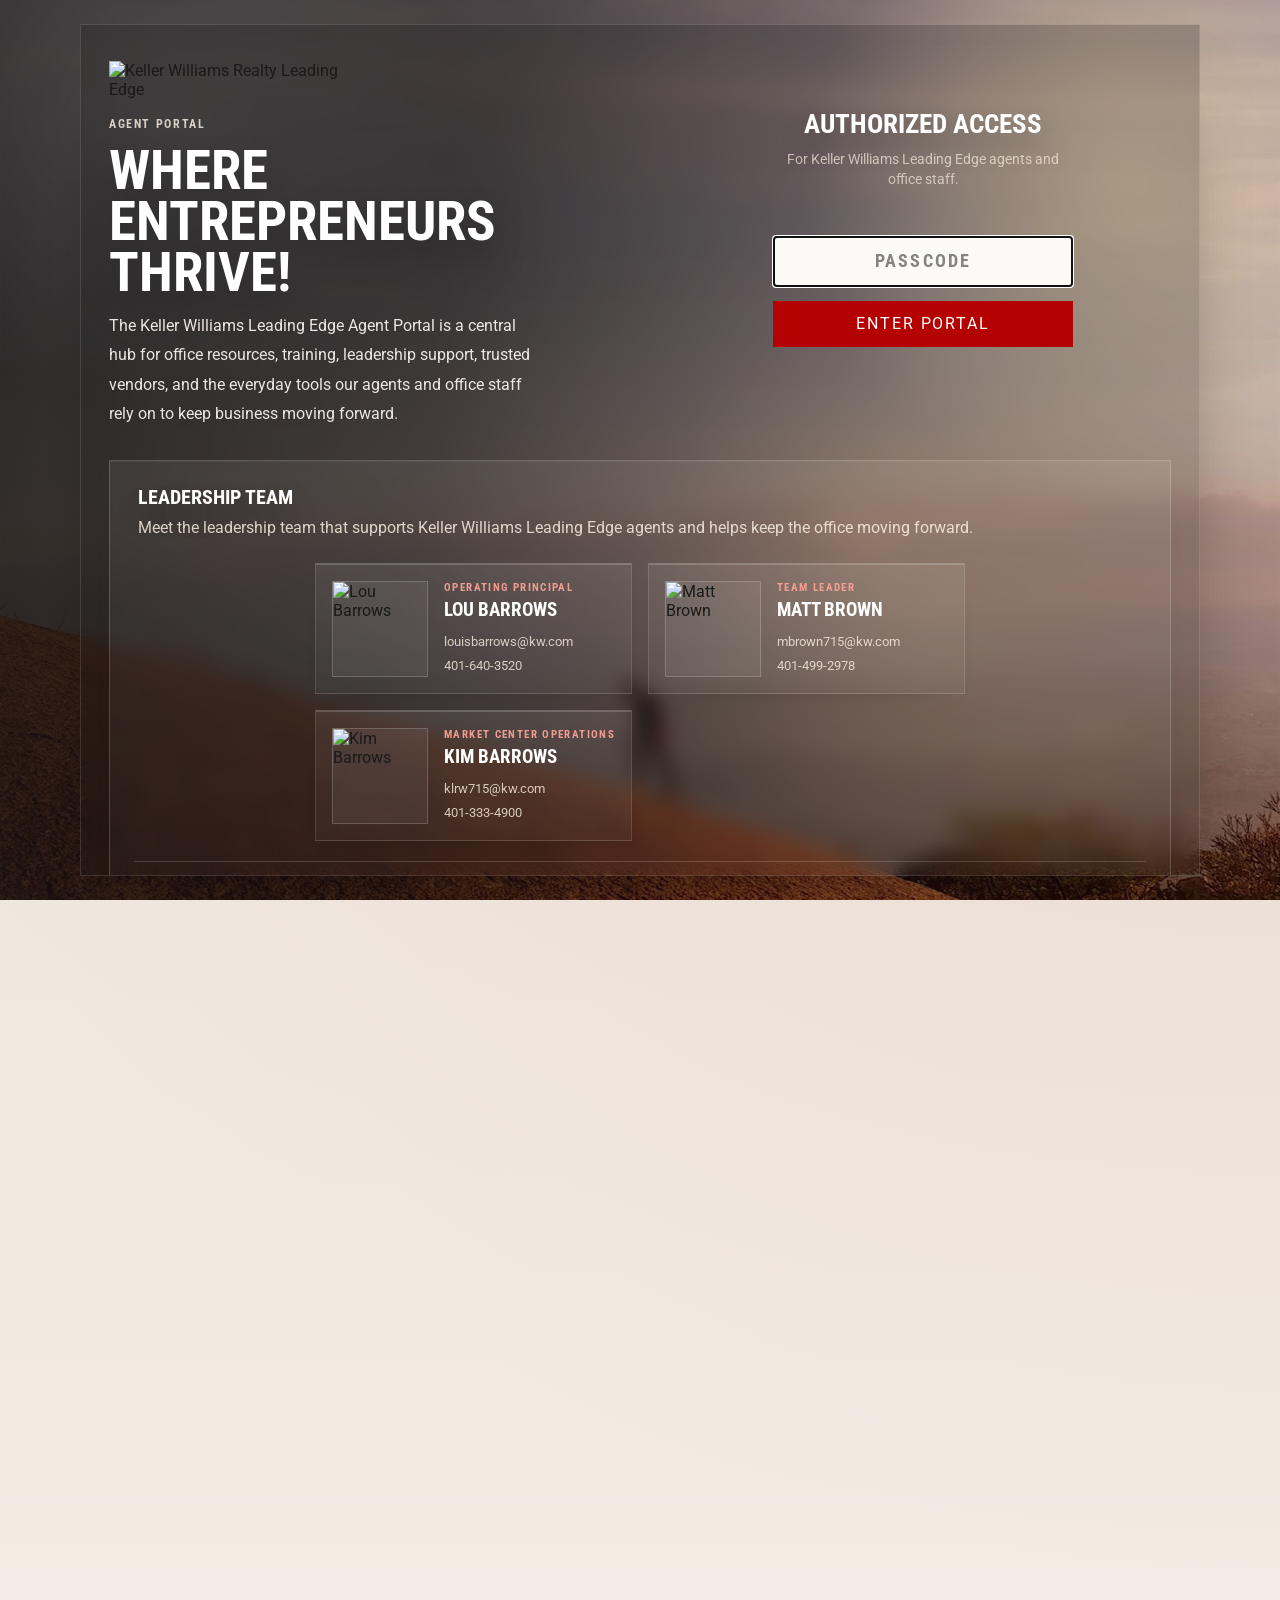
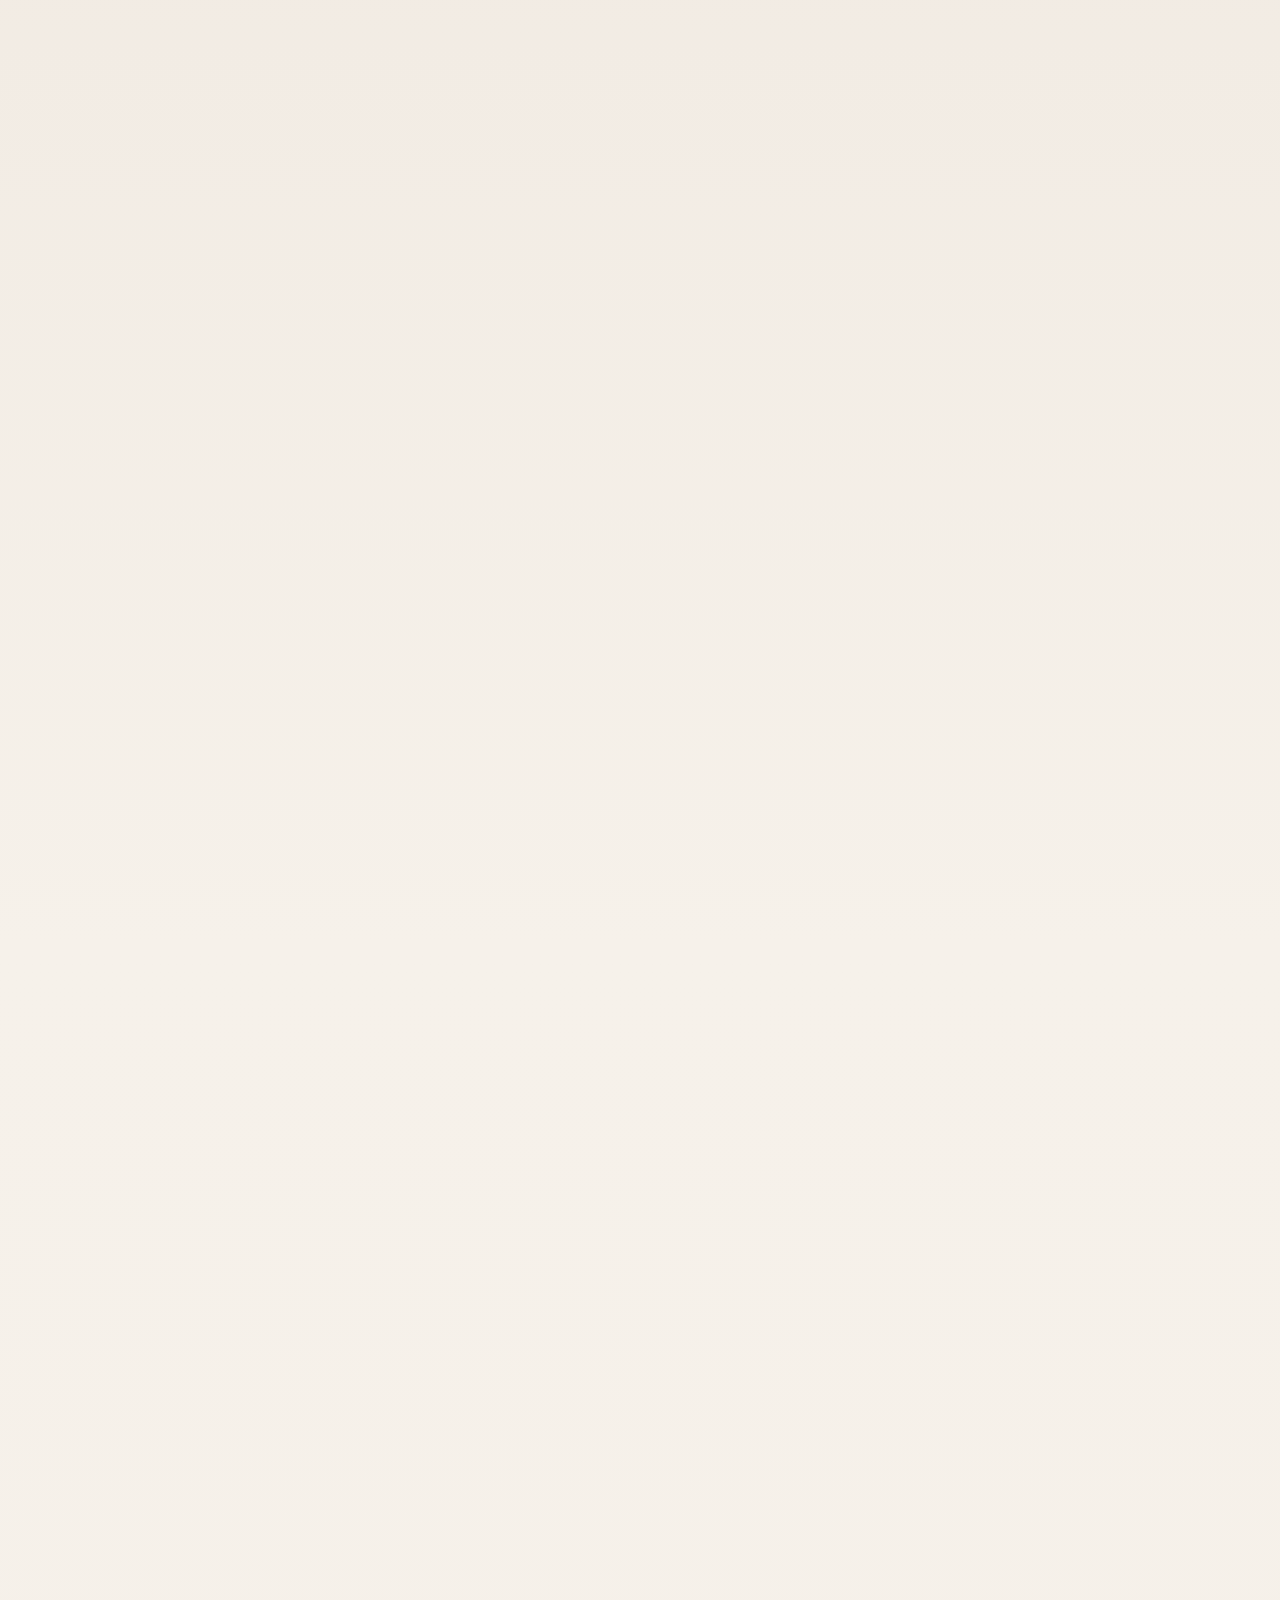
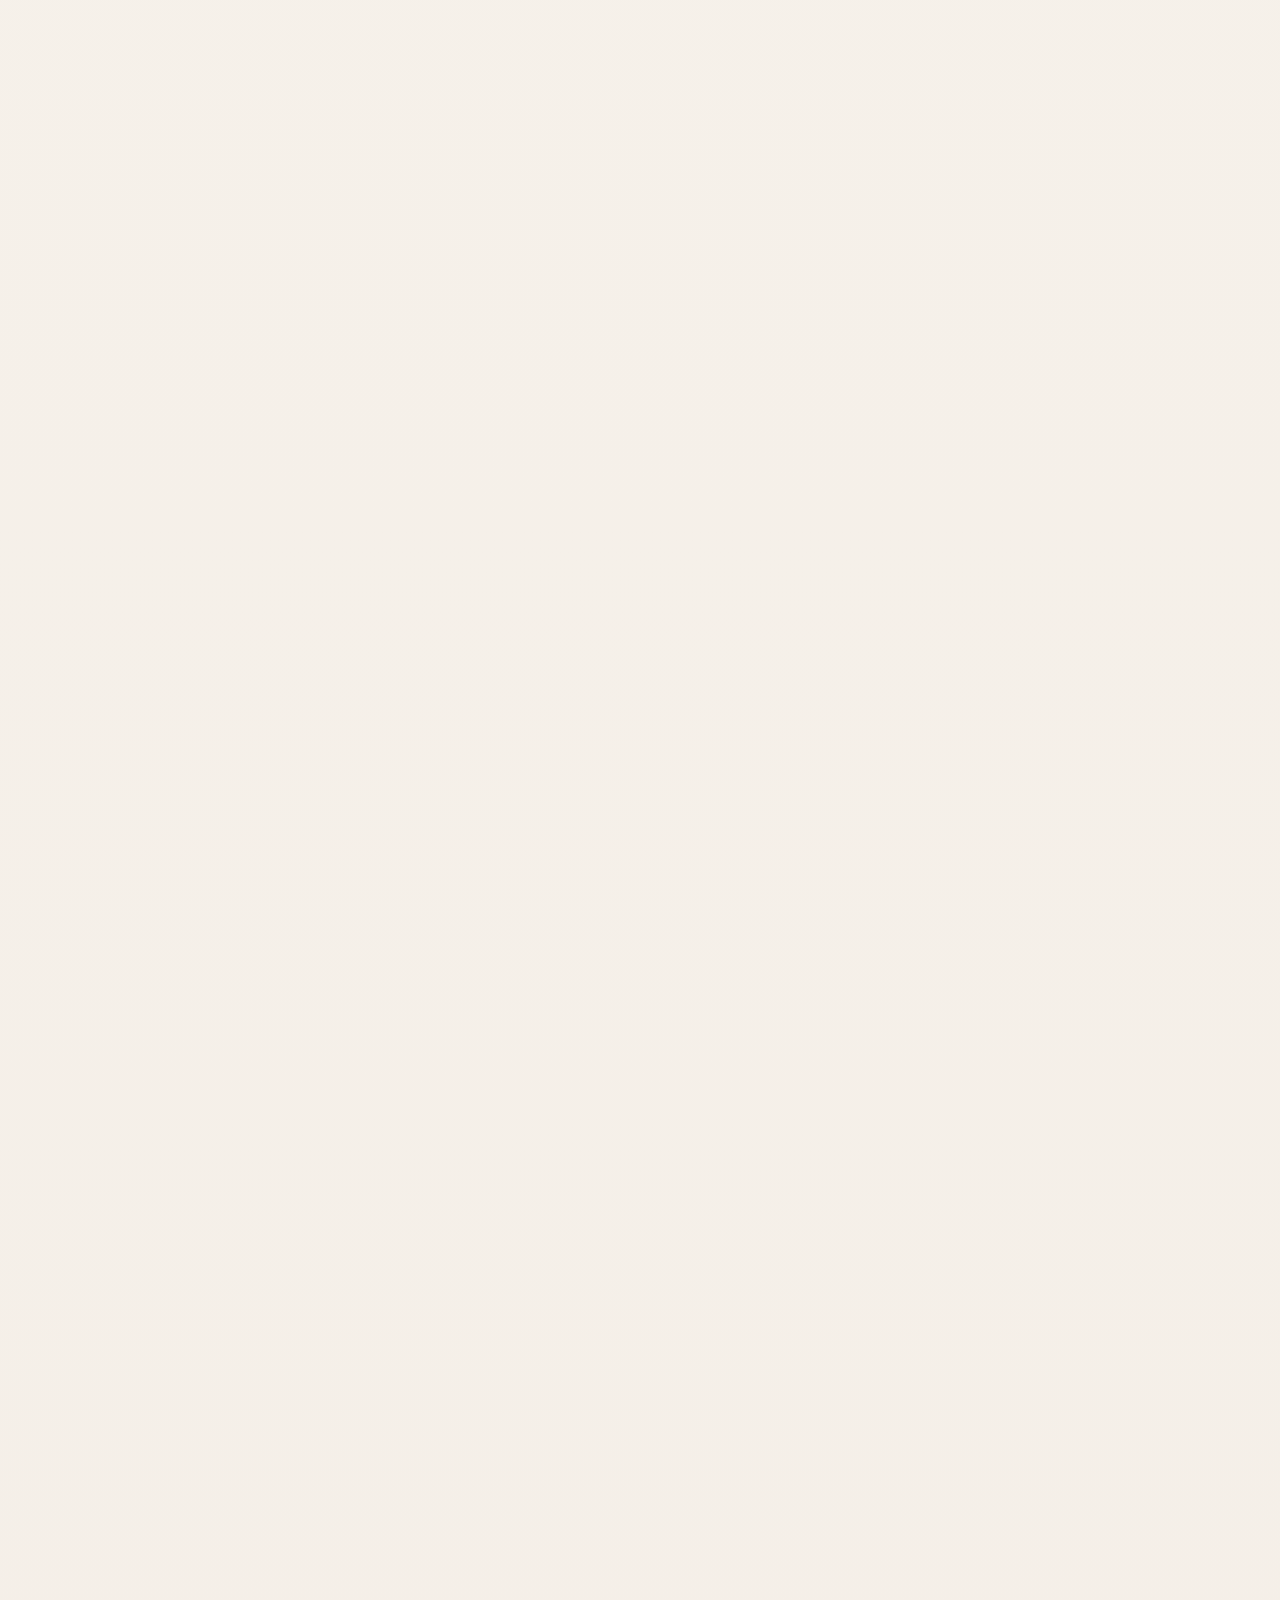
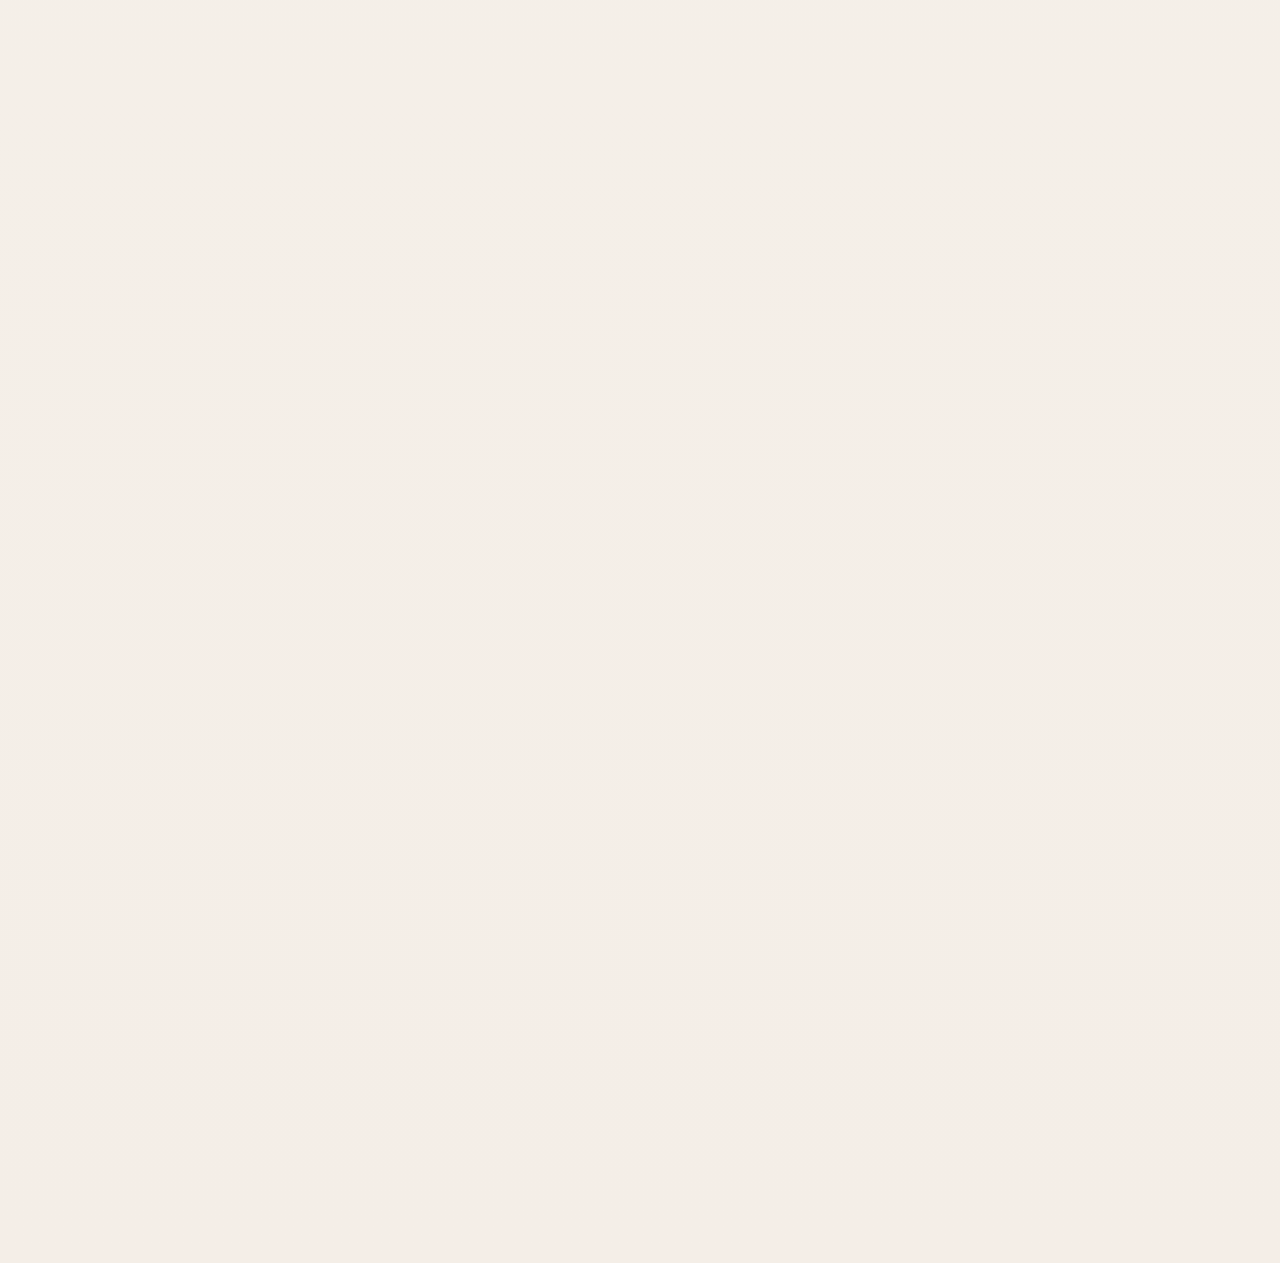
==== commit d7900459: "Merge remote-tracking branch 'origin/main' into codex/joe-availability-summary # Conflicts: #	brand-" ====
--- a/lonewolf/index.html
+++ b/lonewolf/index.html
@@ -1,4 +1,4 @@
-<!DOCTYPE html>
+﻿<!DOCTYPE html>
 <html lang="en">
 <head>
   <meta charset="UTF-8">
@@ -521,4 +521,3 @@
   <script src="../script.js"></script>
 </body>
 </html>
-
--- a/styles.css
+++ b/styles.css
@@ -2364,6 +2364,105 @@
   gap: 14px;
 }
 
+.office-tech-help-card {
+  display: grid;
+  grid-template-columns: minmax(0, 1fr) minmax(280px, 360px);
+  gap: 22px;
+  align-items: stretch;
+  padding: 24px;
+  background:
+    radial-gradient(circle at top right, rgba(180, 1, 1, 0.07), transparent 38%),
+    linear-gradient(180deg, #fffefe, #fbf7f2);
+}
+
+.office-tech-help-main,
+.office-tech-help-actions {
+  min-width: 0;
+}
+
+.office-tech-help-layout {
+  display: grid;
+  grid-template-columns: 112px minmax(0, 1fr);
+  gap: 18px;
+  align-items: start;
+  width: 100%;
+}
+
+.office-tech-help-photo {
+  width: 112px;
+  height: 112px;
+  border: 1px solid var(--kw-border);
+  border-radius: 10px;
+  background: #f1ece4;
+  object-fit: cover;
+}
+
+.office-tech-help-copy {
+  display: grid;
+  justify-items: start;
+  gap: 12px;
+  min-width: 0;
+}
+
+.office-tech-help-copy h3 {
+  max-width: 34ch;
+  font-size: 1.36rem;
+  line-height: 1.02;
+}
+
+.office-tech-help-copy p {
+  max-width: 82ch;
+}
+
+.office-tech-help-tools {
+  display: flex;
+  flex-wrap: wrap;
+  gap: 8px;
+  margin-top: 18px;
+  padding-left: 130px;
+}
+
+.office-tech-help-tools span {
+  padding: 0.48rem 0.62rem;
+  border: 1px solid rgba(221, 212, 200, 0.92);
+  background: rgba(255, 255, 255, 0.74);
+  color: #5f5750;
+  font-family: "Roboto Condensed", "Arial Narrow", sans-serif;
+  font-size: 0.74rem;
+  font-weight: 700;
+  letter-spacing: 0.08em;
+  line-height: 1;
+  text-transform: uppercase;
+}
+
+.office-tech-help-actions {
+  display: grid;
+  align-content: start;
+  gap: 12px;
+  padding: 16px;
+  border: 1px solid rgba(221, 212, 200, 0.92);
+  background: rgba(255, 255, 255, 0.68);
+}
+
+.office-tech-help-action-label {
+  margin: 0;
+  color: var(--kw-gray);
+  font-family: "Roboto Condensed", "Arial Narrow", sans-serif;
+  font-size: 0.76rem;
+  font-weight: 700;
+  letter-spacing: 0.12em;
+  line-height: 1;
+  text-transform: uppercase;
+}
+
+.office-tech-help-actions .joe-availability-panel {
+  width: 100%;
+}
+
+.office-tech-help-actions .button {
+  width: 100%;
+}
+
 .office-card-wide {
   grid-column: 1 / -1;
 }
@@ -2372,45 +2471,159 @@
   gap: 18px;
 }
 
-.office-info-card {
+.office-reference-card {
   gap: 18px;
+  align-content: start;
+}
+
+.office-reference-main {
+  display: grid;
+  grid-template-columns: minmax(0, 1fr) minmax(132px, 158px);
+  align-items: start;
+  gap: 16px;
+}
+
+.office-reference-copy {
+  display: grid;
+  justify-items: start;
+  gap: 14px;
+  min-width: 0;
+}
+
+.office-reference-actions {
+  margin-top: 2px;
+}
+
+.handbook-preview-card {
+  display: grid;
+  gap: 9px;
+  width: min(100%, 158px);
+  justify-self: end;
+  padding: 10px;
+  border: 1px solid var(--kw-border);
+  background: rgba(255, 255, 255, 0.78);
+  color: var(--kw-black);
+  text-decoration: none;
+  transition: transform var(--transition), border-color var(--transition), box-shadow var(--transition), background var(--transition);
+}
+
+.handbook-preview-card:hover {
+  transform: translateY(-3px);
+  border-color: var(--kw-red);
+  background: rgba(255, 255, 255, 0.96);
+  box-shadow: 0 22px 34px -28px rgba(180, 1, 1, 0.32);
+}
+
+.handbook-preview-card__media {
+  display: block;
+  aspect-ratio: 0.76;
+  overflow: hidden;
+  border: 1px solid rgba(221, 212, 200, 0.92);
+  background: var(--kw-white);
+}
+
+.handbook-preview-card__media img {
+  width: 100%;
+  height: 100%;
+  object-fit: cover;
+  object-position: top center;
+}
+
+.handbook-preview-card__copy {
+  display: grid;
+  gap: 3px;
+  min-width: 0;
+}
+
+.handbook-preview-card__copy span,
+.handbook-preview-card__copy strong {
+  font-family: "Roboto Condensed", "Arial Narrow", sans-serif;
+  font-weight: 700;
+  line-height: 1.12;
+  text-transform: uppercase;
+}
+
+.handbook-preview-card__copy span {
+  color: var(--kw-gray);
+  font-size: 0.68rem;
+  letter-spacing: 0.1em;
+}
+
+.handbook-preview-card__copy strong {
+  color: var(--kw-red);
+  font-size: 0.92rem;
+  letter-spacing: 0.04em;
+}
+
+.office-reference-info {
+  display: grid;
+  gap: 14px;
+  padding-top: 18px;
+  border-top: 1px solid rgba(221, 212, 200, 0.92);
 }
 
 .office-info-head {
   display: grid;
-  gap: 8px;
+  gap: 6px;
+}
+
+.office-info-kicker {
+  color: var(--kw-red);
+  font-family: "Roboto Condensed", "Arial Narrow", sans-serif;
+  font-size: 0.72rem;
+  font-weight: 700;
+  letter-spacing: 0.12em;
+  line-height: 1;
+  text-transform: uppercase;
+}
+
+.office-info-head h4 {
+  margin: 0;
+  font-family: "Roboto Condensed", "Arial Narrow", sans-serif;
+  font-size: 1.04rem;
+  line-height: 1.05;
+  text-transform: uppercase;
 }
 
 .office-info-address {
   margin: 0;
   color: var(--kw-gray);
+  font-size: 0.95rem;
   font-style: normal;
-  line-height: 1.55;
+  line-height: 1.45;
 }
 
 .office-info-list {
   display: grid;
-  grid-template-columns: repeat(3, minmax(0, 1fr));
-  gap: 10px;
-  margin: 0;
+  grid-template-columns: repeat(2, minmax(0, 1fr));
+  gap: 0;
+  margin: 0;
+  border-top: 1px solid var(--kw-border);
+  border-left: 1px solid var(--kw-border);
 }
 
 .office-info-list div {
   display: grid;
-  align-content: start;
-  gap: 6px;
-  min-height: 100%;
-  padding: 12px 14px;
-  border: 1px solid var(--kw-border);
-  background: linear-gradient(180deg, #ffffff, var(--kw-paper-soft));
+  align-content: center;
+  gap: 5px;
+  min-width: 0;
+  min-height: 64px;
+  padding: 10px 12px;
+  border-right: 1px solid var(--kw-border);
+  border-bottom: 1px solid var(--kw-border);
+  background: rgba(255, 255, 255, 0.66);
+}
+
+.office-info-list div:last-child:nth-child(odd) {
+  grid-column: 1 / -1;
 }
 
 .office-info-list dt {
   color: var(--kw-gray);
   font-family: "Roboto Condensed", "Arial Narrow", sans-serif;
-  font-size: 0.78rem;
+  font-size: 0.7rem;
   font-weight: 700;
-  letter-spacing: 0.12em;
+  letter-spacing: 0.1em;
   line-height: 1.25;
   text-transform: uppercase;
 }
@@ -2418,7 +2631,7 @@
 .office-info-list dd {
   margin: 0;
   color: var(--kw-black);
-  font-size: 1.03rem;
+  font-size: 0.98rem;
   font-weight: 700;
   line-height: 1.25;
   overflow-wrap: anywhere;
@@ -2473,22 +2686,31 @@
 }
 
 .office-holiday-list {
-  display: flex;
-  flex-wrap: wrap;
+  display: grid;
+  grid-template-columns: repeat(2, minmax(0, 1fr));
   gap: 8px;
 }
 
 .office-holiday-list li {
   max-width: 100%;
-  padding: 7px 12px;
+  display: grid;
+  gap: 3px;
+  padding: 10px 12px;
   border: 1px solid rgba(221, 212, 200, 0.92);
-  border-radius: 999px;
+  border-radius: 8px;
   background: rgba(255, 255, 255, 0.84);
 }
 
-.office-holiday-list li {
+.office-holiday-list strong {
+  font-family: "Roboto Condensed", "Arial Narrow", sans-serif;
+  font-size: 0.93rem;
+  line-height: 1.2;
+  text-transform: uppercase;
+}
+
+.office-holiday-list span {
   color: var(--kw-gray);
-  font-size: 0.93rem;
+  font-size: 0.9rem;
   line-height: 1.25;
 }
 
@@ -4349,6 +4571,7 @@
 .overview-link:focus-visible,
 .card-tag-link:focus-visible,
 .chip-link:focus-visible,
+.handbook-preview-card:focus-visible,
 .section-nav-link:focus-visible,
 .content-strip-link:focus-visible,
 .content-rate-pill:focus-visible,
@@ -4388,6 +4611,7 @@
   .dashboard-head,
   .overview-grid,
   .office-grid,
+  .office-tech-help-card,
   .content-split,
   .kw-connect-resource,
   .launch-grid,
@@ -5198,6 +5422,34 @@
     width: 100%;
   }
 
+  .office-tech-help-layout {
+    grid-template-columns: 1fr;
+  }
+
+  .office-tech-help-photo {
+    width: 112px;
+    height: 112px;
+  }
+
+  .office-tech-help-tools {
+    padding-left: 0;
+  }
+
+  .office-reference-main {
+    grid-template-columns: 1fr;
+  }
+
+  .handbook-preview-card {
+    grid-template-columns: 96px minmax(0, 1fr);
+    align-items: center;
+    width: 100%;
+    justify-self: stretch;
+  }
+
+  .handbook-preview-card__media {
+    width: 96px;
+  }
+
   .content-strip-links,
   .content-strip-heading,
   .content-strip-tech-support,
@@ -5286,6 +5538,10 @@
   }
 
   .office-info-list {
+    grid-template-columns: 1fr;
+  }
+
+  .office-holiday-list {
     grid-template-columns: 1fr;
   }
 
